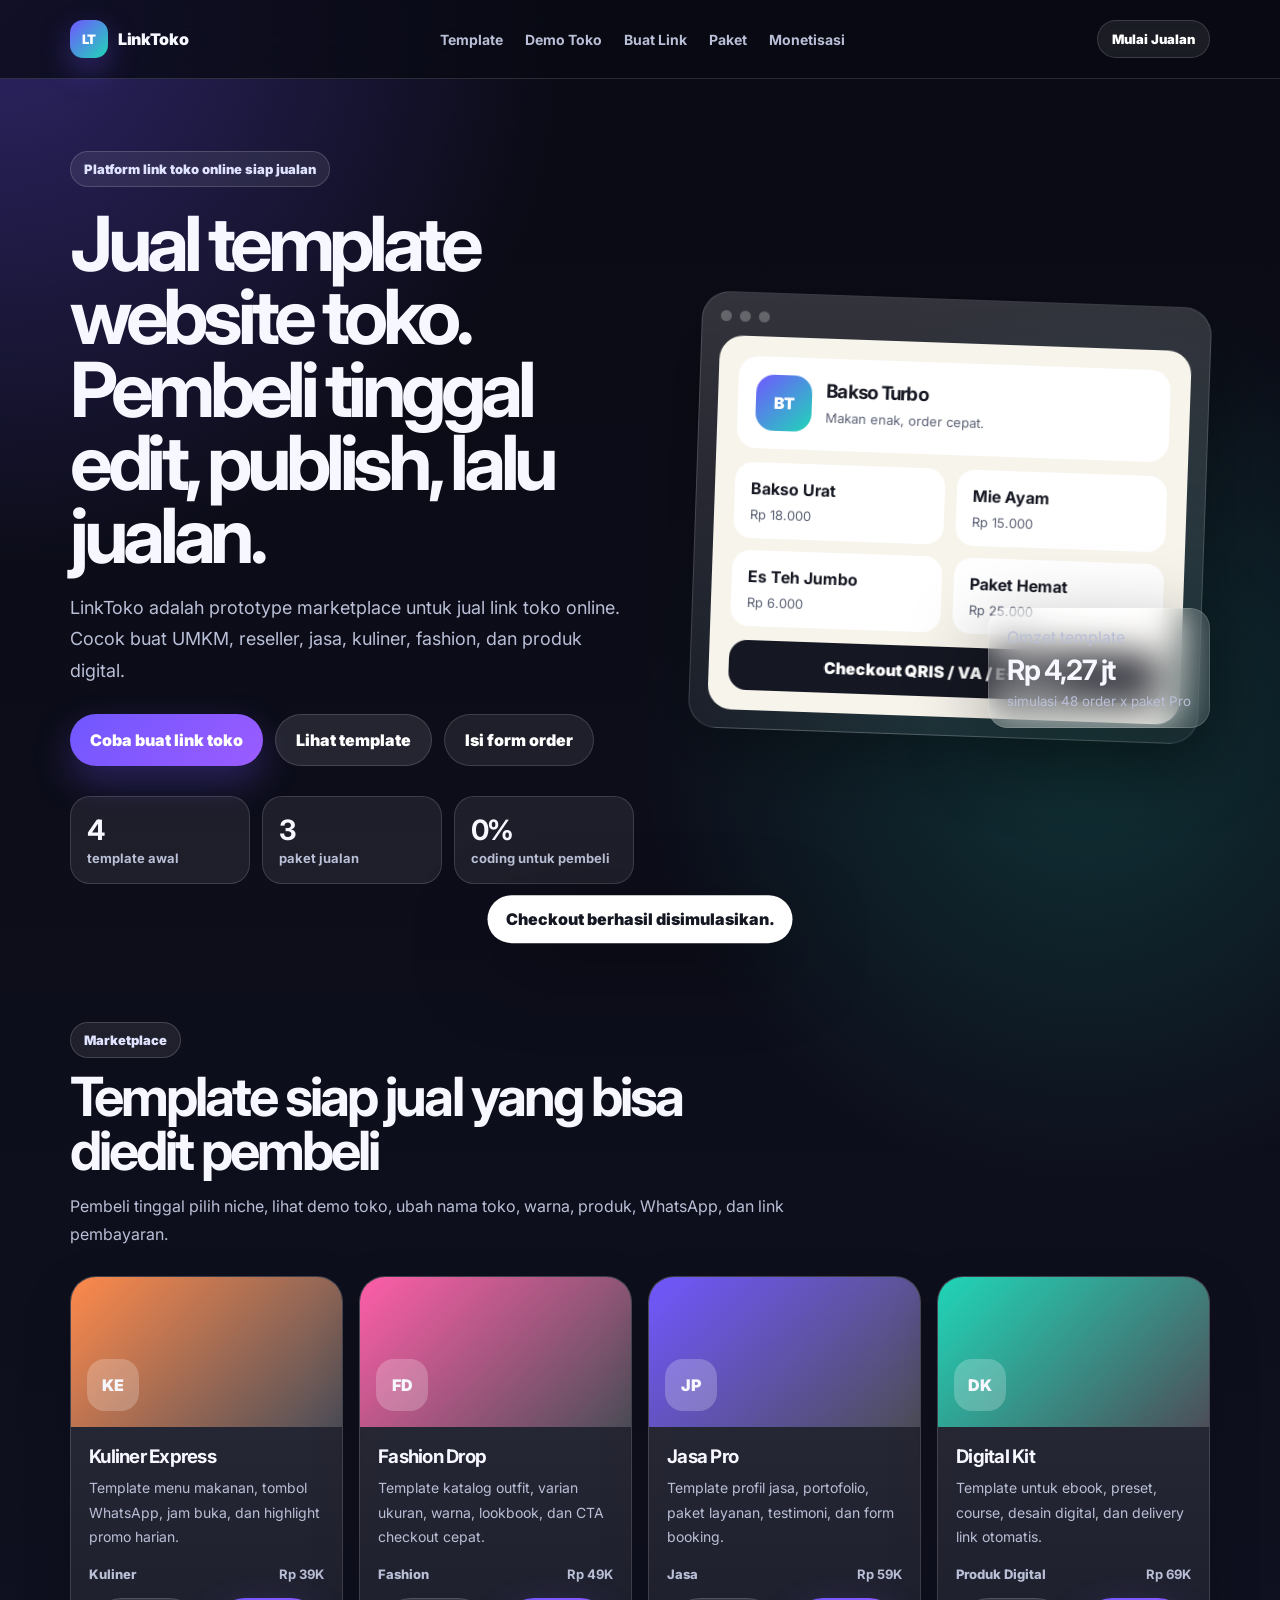
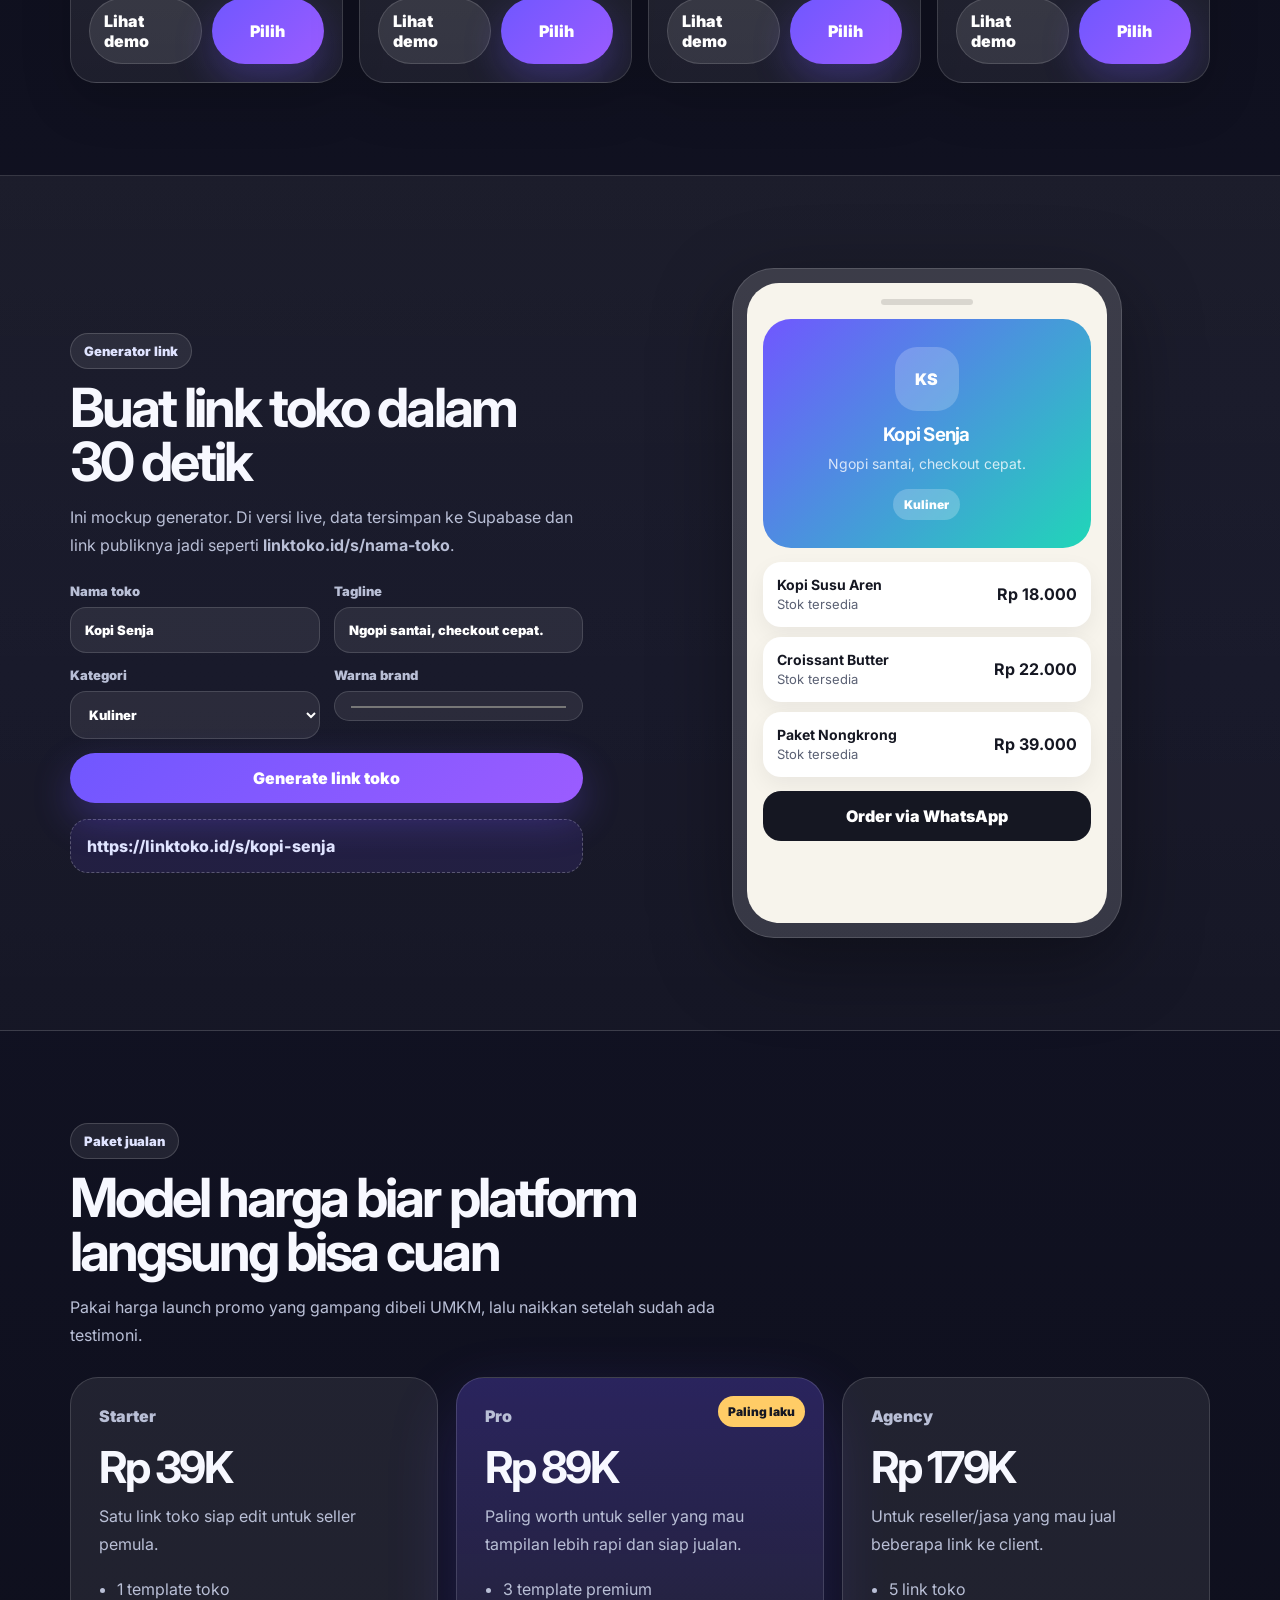
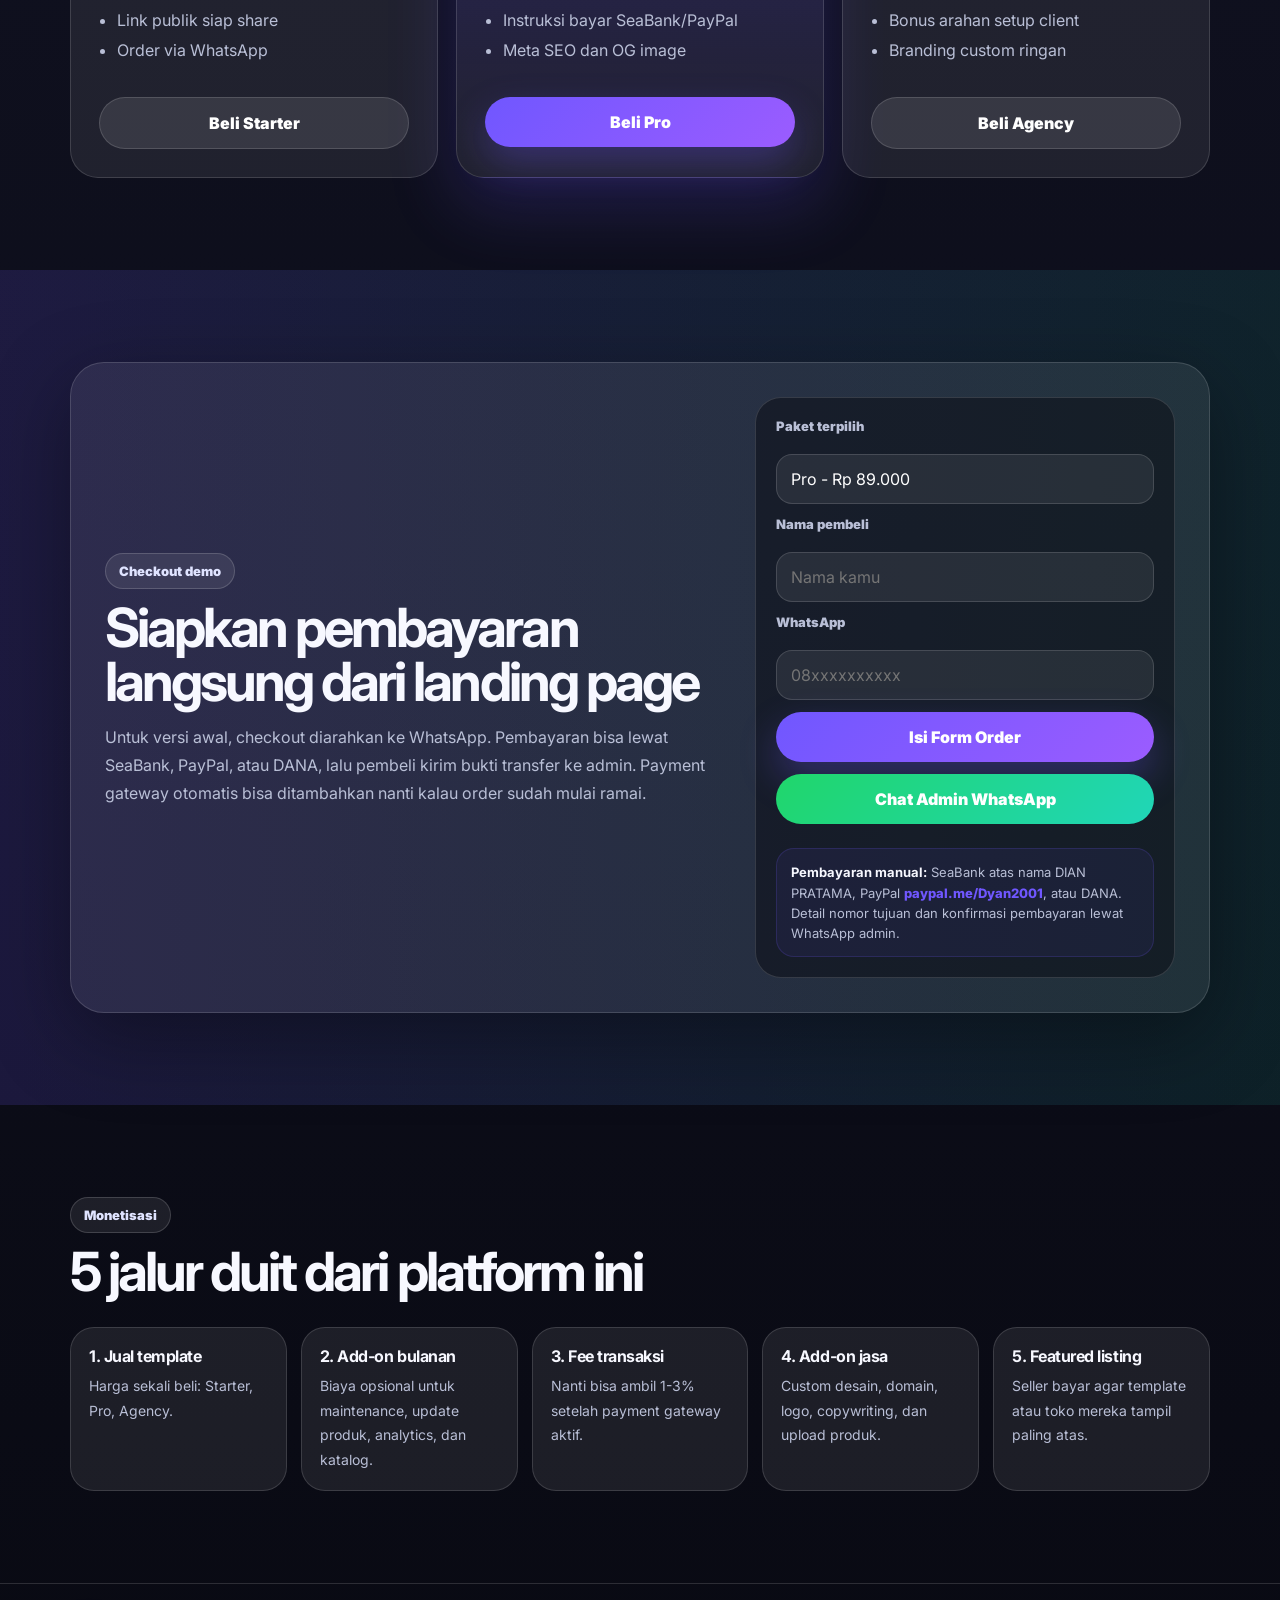
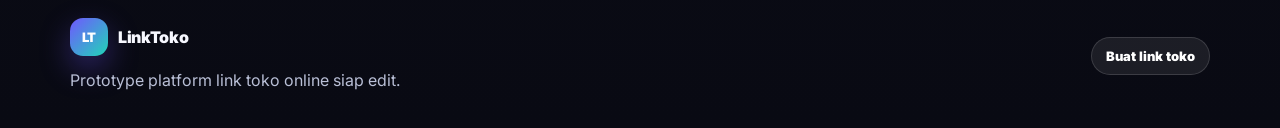
==== index.html @ dc6fde0a "Add files via upload" ====
<!doctype html>
<html lang="id">
<head>
  <meta charset="utf-8" />
  <meta name="viewport" content="width=device-width, initial-scale=1" />
  <title>LinkToko - Platform Link Toko Online Siap Edit</title>
  <meta name="description" content="Jual dan buat link toko online siap pakai. Pilih template, edit brand, terima pesanan via WhatsApp, dan aktifkan pembayaran online." />
  <meta name="keywords" content="link toko online, template toko online, website UMKM, toko online murah, link jualan" />
  <meta property="og:title" content="LinkToko - Link toko online siap jualan" />
  <meta property="og:description" content="Platform template toko online siap edit untuk UMKM dan kreator." />
  <meta property="og:type" content="website" />
  <meta name="theme-color" content="#7057ff" />
  <link rel="preconnect" href="https://fonts.googleapis.com">
  <link rel="preconnect" href="https://fonts.gstatic.com" crossorigin>
  <link href="https://fonts.googleapis.com/css2?family=Inter:wght@400;600;700;800;900&display=swap" rel="stylesheet">
  <link rel="stylesheet" href="styles.css" />
  <script type="application/ld+json">
  {
    "@context": "https://schema.org",
    "@type": "SoftwareApplication",
    "name": "LinkToko",
    "applicationCategory": "BusinessApplication",
    "operatingSystem": "Web",
    "offers": {
      "@type": "Offer",
      "price": "39000",
      "priceCurrency": "IDR"
    },
    "description": "Platform link toko online siap edit untuk UMKM, kreator, dan reseller."
  }
  </script>
</head>
<body>
  <div class="noise"></div>
  <header class="site-header" id="top">
    <nav class="nav container">
      <a class="brand" href="#top" aria-label="LinkToko Home">
        <span class="brand-mark">LT</span>
        <span>LinkToko</span>
      </a>
      <div class="nav-links" id="navLinks">
        <a href="#templates">Template</a>
        <a href="#templates">Demo Toko</a>
        <a href="#generator">Buat Link</a>
        <a href="#pricing">Paket</a>
        <a href="#monetize">Monetisasi</a>
      </div>
      <a class="btn btn-small btn-ghost" href="#checkout">Mulai Jualan</a>
      <button class="menu" id="menuBtn" aria-label="Buka menu">Menu</button>
    </nav>
  </header>

  <main>
    <section class="hero container">
      <div class="hero-copy reveal">
        <div class="pill">Platform link toko online siap jualan</div>
        <h1>Jual template website toko. Pembeli tinggal edit, publish, lalu jualan.</h1>
        <p>
          LinkToko adalah prototype marketplace untuk jual link toko online. Cocok buat UMKM, reseller, jasa, kuliner, fashion, dan produk digital.
        </p>
        <div class="hero-actions">
          <a class="btn btn-primary" href="#generator">Coba buat link toko</a>
          <a class="btn btn-secondary" href="#templates">Lihat template</a>
          <a class="btn btn-ghost" href="https://forms.gle/VqqfZQ54HhXaM4mo6" target="_blank" rel="noreferrer">Isi form order</a>
        </div>
        <div class="metrics">
          <div><strong>4</strong><span>template awal</span></div>
          <div><strong>3</strong><span>paket jualan</span></div>
          <div><strong>0%</strong><span>coding untuk pembeli</span></div>
        </div>
      </div>

      <div class="hero-visual reveal delay-1" aria-label="Preview aplikasi LinkToko">
        <div class="browser-card">
          <div class="browser-dots"><span></span><span></span><span></span></div>
          <div class="store-preview">
            <div class="store-banner">
              <span class="mini-logo">BT</span>
              <div>
                <h3 id="heroStoreName">Bakso Turbo</h3>
                <p id="heroStoreTagline">Makan enak, order cepat.</p>
              </div>
            </div>
            <div class="product-grid-mini">
              <div><b>Bakso Urat</b><span>Rp 18.000</span></div>
              <div><b>Mie Ayam</b><span>Rp 15.000</span></div>
              <div><b>Es Teh Jumbo</b><span>Rp 6.000</span></div>
              <div><b>Paket Hemat</b><span>Rp 25.000</span></div>
            </div>
            <button class="fake-pay">Checkout QRIS / VA / E-Wallet</button>
          </div>
        </div>
        <div class="floating-card revenue-card">
          <span>Omzet template</span>
          <strong>Rp 4,27 jt</strong>
          <small>simulasi 48 order x paket Pro</small>
        </div>
      </div>
    </section>

    <section class="section container" id="templates">
      <div class="section-heading reveal">
        <span class="eyebrow">Marketplace</span>
        <h2>Template siap jual yang bisa diedit pembeli</h2>
        <p>Pembeli tinggal pilih niche, lihat demo toko, ubah nama toko, warna, produk, WhatsApp, dan link pembayaran.</p>
      </div>
      <div class="template-grid" id="templateGrid"></div>
    </section>

    <section class="section builder-section" id="generator">
      <div class="container builder-layout">
        <div class="builder-copy reveal">
          <span class="eyebrow">Generator link</span>
          <h2>Buat link toko dalam 30 detik</h2>
          <p>Ini mockup generator. Di versi live, data tersimpan ke Supabase dan link publiknya jadi seperti <b>linktoko.id/s/nama-toko</b>.</p>
          <form class="builder-form" id="builderForm">
            <label>
              Nama toko
              <input type="text" id="brandInput" value="Kopi Senja" maxlength="32" />
            </label>
            <label>
              Tagline
              <input type="text" id="taglineInput" value="Ngopi santai, checkout cepat." maxlength="60" />
            </label>
            <label>
              Kategori
              <select id="categoryInput">
                <option>Kuliner</option>
                <option>Fashion</option>
                <option>Jasa</option>
                <option>Produk Digital</option>
              </select>
            </label>
            <label>
              Warna brand
              <input type="color" id="colorInput" value="#7057ff" />
            </label>
            <button class="btn btn-primary" type="submit">Generate link toko</button>
          </form>
          <div class="generated-link" id="generatedLink">https://linktoko.id/s/kopi-senja</div>
        </div>
        <div class="phone-frame reveal delay-1">
          <div class="phone-screen" id="phoneScreen">
            <div class="phone-top"></div>
            <div class="store-cover">
              <span class="phone-logo" id="phoneLogo">KS</span>
              <h3 id="phoneBrand">Kopi Senja</h3>
              <p id="phoneTagline">Ngopi santai, checkout cepat.</p>
              <span class="category-badge" id="phoneCategory">Kuliner</span>
            </div>
            <div class="phone-products" id="phoneProducts"></div>
            <button class="phone-cta">Order via WhatsApp</button>
          </div>
        </div>
      </div>
    </section>

    <section class="section container" id="pricing">
      <div class="section-heading reveal">
        <span class="eyebrow">Paket jualan</span>
        <h2>Model harga biar platform langsung bisa cuan</h2>
        <p>Pakai harga launch promo yang gampang dibeli UMKM, lalu naikkan setelah sudah ada testimoni.</p>
      </div>
      <div class="pricing-grid">
        <article class="price-card reveal">
          <span>Starter</span>
          <h3>Rp 39K</h3>
          <p>Satu link toko siap edit untuk seller pemula.</p>
          <ul>
            <li>1 template toko</li>
            <li>Link publik siap share</li>
            <li>Order via WhatsApp</li>
          </ul>
          <button class="btn btn-secondary buy-btn" data-plan="Starter" data-price="39000">Beli Starter</button>
        </article>
        <article class="price-card highlight reveal delay-1">
          <div class="best">Paling laku</div>
          <span>Pro</span>
          <h3>Rp 89K</h3>
          <p>Paling worth untuk seller yang mau tampilan lebih rapi dan siap jualan.</p>
          <ul>
            <li>3 template premium</li>
            <li>Instruksi bayar SeaBank/PayPal</li>
            <li>Meta SEO dan OG image</li>
          </ul>
          <button class="btn btn-primary buy-btn" data-plan="Pro" data-price="89000">Beli Pro</button>
        </article>
        <article class="price-card reveal delay-2">
          <span>Agency</span>
          <h3>Rp 179K</h3>
          <p>Untuk reseller/jasa yang mau jual beberapa link ke client.</p>
          <ul>
            <li>5 link toko</li>
            <li>Bonus arahan setup client</li>
            <li>Branding custom ringan</li>
          </ul>
          <button class="btn btn-secondary buy-btn" data-plan="Agency" data-price="179000">Beli Agency</button>
        </article>
      </div>
    </section>

    <section class="section checkout-section" id="checkout">
      <div class="container checkout-card reveal">
        <div>
          <span class="eyebrow">Checkout demo</span>
          <h2>Siapkan pembayaran langsung dari landing page</h2>
          <p>Untuk versi awal, checkout diarahkan ke WhatsApp. Pembayaran bisa lewat SeaBank, PayPal, atau DANA, lalu pembeli kirim bukti transfer ke admin. Payment gateway otomatis bisa ditambahkan nanti kalau order sudah mulai ramai.</p>
        </div>
        <div class="checkout-box">
          <label>Paket terpilih</label>
          <input id="checkoutPlan" value="Pro - Rp 89.000" readonly />
          <label>Nama pembeli</label>
          <input id="buyerName" placeholder="Nama kamu" />
          <label>WhatsApp</label>
          <input id="buyerPhone" placeholder="08xxxxxxxxxx" />
          <a class="btn btn-primary" id="orderForm" href="https://forms.gle/VqqfZQ54HhXaM4mo6" target="_blank" rel="noreferrer">Isi Form Order</a>
          <a class="btn btn-wa" id="waOrder" target="_blank" rel="noreferrer">Chat Admin WhatsApp</a>
          <div class="payment-note">
            <b>Pembayaran manual:</b> SeaBank atas nama DIAN PRATAMA, PayPal <span>paypal.me/Dyan2001</span>, atau DANA. Detail nomor tujuan dan konfirmasi pembayaran lewat WhatsApp admin.
          </div>
        </div>
      </div>
    </section>

    <section class="section container" id="monetize">
      <div class="section-heading reveal">
        <span class="eyebrow">Monetisasi</span>
        <h2>5 jalur duit dari platform ini</h2>
      </div>
      <div class="money-grid">
        <div class="money-card reveal"><b>1. Jual template</b><p>Harga sekali beli: Starter, Pro, Agency.</p></div>
        <div class="money-card reveal"><b>2. Add-on bulanan</b><p>Biaya opsional untuk maintenance, update produk, analytics, dan katalog.</p></div>
        <div class="money-card reveal"><b>3. Fee transaksi</b><p>Nanti bisa ambil 1-3% setelah payment gateway aktif.</p></div>
        <div class="money-card reveal"><b>4. Add-on jasa</b><p>Custom desain, domain, logo, copywriting, dan upload produk.</p></div>
        <div class="money-card reveal"><b>5. Featured listing</b><p>Seller bayar agar template atau toko mereka tampil paling atas.</p></div>
      </div>
    </section>
  </main>

  <footer class="footer">
    <div class="container footer-inner">
      <div>
        <a class="brand" href="#top"><span class="brand-mark">LT</span><span>LinkToko</span></a>
        <p>Prototype platform link toko online siap edit.</p>
      </div>
      <a class="btn btn-small btn-ghost" href="#generator">Buat link toko</a>
    </div>
  </footer>

  <div class="toast" id="toast">Checkout berhasil disimulasikan.</div>
  <script src="script.js"></script>
</body>
</html>
---- styles.css ----
:root {
  --bg: #090a13;
  --card: rgba(255,255,255,.08);
  --card-strong: rgba(255,255,255,.13);
  --text: #f7f8ff;
  --muted: #b9bfd6;
  --line: rgba(255,255,255,.14);
  --primary: #7057ff;
  --primary-2: #20d6b8;
  --accent: #ffcc66;
  --danger: #ff6874;
  --shadow: 0 24px 80px rgba(0,0,0,.35);
  --radius: 28px;
}
* { box-sizing: border-box; }
html { scroll-behavior: smooth; }
body {
  margin: 0;
  font-family: Inter, system-ui, -apple-system, Segoe UI, sans-serif;
  background:
    radial-gradient(circle at top left, rgba(112,87,255,.35), transparent 36rem),
    radial-gradient(circle at 85% 15%, rgba(32,214,184,.18), transparent 28rem),
    linear-gradient(180deg, #090a13 0%, #121324 46%, #090a13 100%);
  color: var(--text);
  min-height: 100vh;
}
a { color: inherit; text-decoration: none; }
button, input, select { font: inherit; }
.noise {
  pointer-events: none;
  position: fixed;
  inset: 0;
  opacity: .08;
  background-image: linear-gradient(90deg, rgba(255,255,255,.09) 1px, transparent 1px), linear-gradient(rgba(255,255,255,.09) 1px, transparent 1px);
  background-size: 48px 48px;
  mask-image: linear-gradient(#000, transparent 75%);
  z-index: 0;
}
.container { width: min(1140px, calc(100% - 36px)); margin: 0 auto; position: relative; z-index: 1; }
.site-header {
  position: sticky;
  top: 0;
  z-index: 20;
  backdrop-filter: blur(18px);
  background: rgba(9,10,19,.75);
  border-bottom: 1px solid var(--line);
}
.nav { display: flex; align-items: center; justify-content: space-between; height: 78px; gap: 18px; }
.brand { display: inline-flex; align-items: center; gap: 10px; font-weight: 900; letter-spacing: -.02em; }
.brand-mark {
  width: 38px; height: 38px; border-radius: 13px;
  display: grid; place-items: center;
  background: linear-gradient(135deg, var(--primary), var(--primary-2));
  color: white; font-size: 13px; box-shadow: 0 12px 30px rgba(112,87,255,.35);
}
.nav-links { display: flex; gap: 22px; align-items: center; color: var(--muted); font-weight: 700; font-size: 14px; }
.nav-links a:hover { color: var(--text); }
.menu { display: none; background: var(--card); border: 1px solid var(--line); color: white; border-radius: 999px; padding: 10px 14px; }
.btn {
  display: inline-flex; align-items: center; justify-content: center; gap: 8px;
  border: 0; cursor: pointer; color: white; font-weight: 900;
  padding: 15px 20px; border-radius: 999px;
  transition: transform .2s ease, box-shadow .2s ease, background .2s ease;
}
.btn:hover { transform: translateY(-2px); }
.btn-small { padding: 10px 14px; font-size: 13px; }
.btn-primary { background: linear-gradient(135deg, var(--primary), #9b5cff); box-shadow: 0 16px 38px rgba(112,87,255,.3); }
.btn-secondary { background: rgba(255,255,255,.1); border: 1px solid var(--line); }
.btn-ghost { background: rgba(255,255,255,.08); border: 1px solid var(--line); }
.btn-wa { background: linear-gradient(135deg, #20d66b, #20d6b8); }
.hero { display: grid; grid-template-columns: 1.04fr .96fr; gap: 56px; align-items: center; min-height: 760px; padding: 72px 0 46px; }
.pill, .eyebrow {
  display: inline-flex; align-items: center; gap: 8px;
  border: 1px solid rgba(255,255,255,.16);
  background: rgba(255,255,255,.08);
  color: #dfe3ff; font-weight: 900; font-size: 13px;
  padding: 9px 13px; border-radius: 999px;
}
h1, h2, h3, p { margin-top: 0; }
h1 { font-size: clamp(44px, 6vw, 76px); line-height: .96; letter-spacing: -.07em; margin: 20px 0 20px; }
h2 { font-size: clamp(32px, 4.8vw, 54px); line-height: 1; letter-spacing: -.055em; margin: 12px 0 14px; }
p { color: var(--muted); line-height: 1.75; }
.hero-copy > p { font-size: 18px; max-width: 620px; }
.hero-actions { display: flex; flex-wrap: wrap; gap: 12px; margin: 28px 0 30px; }
.metrics { display: grid; grid-template-columns: repeat(3, minmax(0, 1fr)); gap: 12px; max-width: 600px; }
.metrics div { padding: 16px; border: 1px solid var(--line); background: rgba(255,255,255,.07); border-radius: 20px; }
.metrics strong { display: block; font-size: 28px; letter-spacing: -.05em; }
.metrics span { color: var(--muted); font-size: 13px; font-weight: 700; }
.hero-visual { position: relative; min-height: 560px; display: grid; place-items: center; }
.browser-card {
  width: min(100%, 510px); border: 1px solid var(--line); border-radius: var(--radius);
  background: linear-gradient(180deg, rgba(255,255,255,.16), rgba(255,255,255,.06));
  box-shadow: var(--shadow); padding: 18px; transform: rotate(2deg);
}
.browser-dots { display: flex; gap: 8px; margin-bottom: 14px; }
.browser-dots span { width: 11px; height: 11px; border-radius: 50%; background: rgba(255,255,255,.25); }
.store-preview { background: #f7f4ec; color: #151722; border-radius: 24px; padding: 20px; }
.store-preview p, .store-preview span { color: #5b6174; }
.store-banner { display: flex; gap: 14px; align-items: center; padding: 18px; border-radius: 20px; background: white; }
.mini-logo { width: 56px; height: 56px; display: grid; place-items: center; border-radius: 18px; color: white !important; background: linear-gradient(135deg, var(--primary), var(--primary-2)); font-weight: 900; }
.store-banner h3 { margin: 0 0 4px; letter-spacing: -.04em; }
.store-banner p { margin: 0; font-size: 13px; }
.product-grid-mini { display: grid; grid-template-columns: repeat(2, 1fr); gap: 12px; margin: 14px 0; }
.product-grid-mini div { background: white; border-radius: 18px; padding: 16px; }
.product-grid-mini b, .product-grid-mini span { display: block; }
.product-grid-mini span { margin-top: 8px; font-size: 13px; }
.fake-pay { width: 100%; border: 0; border-radius: 18px; padding: 15px; color: white; background: #151722; font-weight: 900; }
.floating-card { position: absolute; right: 0; bottom: 70px; padding: 18px; border-radius: 20px; background: rgba(255,255,255,.12); border: 1px solid var(--line); backdrop-filter: blur(18px); box-shadow: var(--shadow); }
.floating-card span, .floating-card small { display: block; color: var(--muted); }
.floating-card strong { display: block; font-size: 28px; letter-spacing: -.05em; margin: 6px 0; }
.section { padding: 92px 0; }
.section-heading { max-width: 720px; margin-bottom: 28px; }
.template-grid { display: grid; grid-template-columns: repeat(4, 1fr); gap: 16px; }
.template-card {
  overflow: hidden; border: 1px solid var(--line); border-radius: 26px;
  background: linear-gradient(180deg, rgba(255,255,255,.12), rgba(255,255,255,.06));
  box-shadow: 0 18px 50px rgba(0,0,0,.18);
}
.template-art { height: 150px; padding: 16px; display: flex; align-items: end; background: linear-gradient(135deg, var(--theme), rgba(255,255,255,.18)); }
.template-art span { width: 52px; height: 52px; border-radius: 18px; display: grid; place-items: center; background: rgba(255,255,255,.22); font-weight: 900; }
.template-body { padding: 18px; }
.template-body h3 { margin-bottom: 8px; letter-spacing: -.04em; }
.template-body p { font-size: 14px; min-height: 74px; }
.template-meta { display: flex; justify-content: space-between; align-items: center; color: var(--muted); font-size: 13px; font-weight: 800; margin: 16px 0; }
.builder-section { background: linear-gradient(180deg, rgba(255,255,255,.05), rgba(255,255,255,.02)); border-top: 1px solid var(--line); border-bottom: 1px solid var(--line); }
.builder-layout { display: grid; grid-template-columns: .95fr 1.05fr; align-items: center; gap: 60px; }
.builder-form { display: grid; grid-template-columns: repeat(2, minmax(0,1fr)); gap: 14px; margin-top: 24px; }
.builder-form label, .checkout-box label { color: var(--muted); font-weight: 900; font-size: 13px; }
.builder-form input, .builder-form select, .checkout-box input {
  width: 100%; margin-top: 8px; border: 1px solid var(--line); background: rgba(255,255,255,.08); color: white;
  border-radius: 16px; padding: 14px 14px; outline: none;
}
.builder-form select option { color: #151722; }
.builder-form .btn { grid-column: 1 / -1; }
.generated-link { margin-top: 16px; padding: 16px; border-radius: 18px; border: 1px dashed rgba(255,255,255,.25); color: #dfe3ff; background: rgba(112,87,255,.12); word-break: break-all; font-weight: 800; }
.phone-frame { width: min(100%, 390px); margin: auto; padding: 14px; border-radius: 42px; background: rgba(255,255,255,.14); border: 1px solid var(--line); box-shadow: var(--shadow); }
.phone-screen { overflow: hidden; min-height: 640px; border-radius: 32px; background: #f7f4ec; color: #151722; padding: 16px; }
.phone-top { width: 92px; height: 6px; border-radius: 999px; margin: 0 auto 14px; background: rgba(0,0,0,.12); }
.store-cover { text-align: center; border-radius: 28px; background: linear-gradient(135deg, var(--primary), #20d6b8); color: white; padding: 28px 18px; }
.phone-logo { display: grid; place-items: center; width: 64px; height: 64px; margin: 0 auto 12px; background: rgba(255,255,255,.2); border-radius: 22px; font-weight: 900; }
.store-cover h3 { margin-bottom: 6px; letter-spacing: -.04em; }
.store-cover p { color: rgba(255,255,255,.78); margin-bottom: 12px; font-size: 14px; }
.category-badge { display: inline-flex; padding: 8px 11px; border-radius: 999px; background: rgba(255,255,255,.22); font-size: 12px; font-weight: 900; }
.phone-products { display: grid; gap: 10px; margin: 14px 0; }
.phone-product { display: flex; align-items: center; justify-content: space-between; padding: 14px; border-radius: 18px; background: white; box-shadow: 0 8px 22px rgba(21,23,34,.06); }
.phone-product b { display: block; font-size: 14px; }
.phone-product span { color: #5b6174; font-size: 13px; }
.phone-cta { width: 100%; border: 0; border-radius: 18px; padding: 15px; background: #151722; color: white; font-weight: 900; }
.pricing-grid { display: grid; grid-template-columns: repeat(3, 1fr); gap: 18px; align-items: stretch; }
.price-card { position: relative; padding: 28px; border: 1px solid var(--line); border-radius: 28px; background: rgba(255,255,255,.08); }
.price-card.highlight { background: linear-gradient(180deg, rgba(112,87,255,.28), rgba(255,255,255,.08)); box-shadow: 0 28px 70px rgba(112,87,255,.2); transform: translateY(-12px); }
.best { position: absolute; top: 18px; right: 18px; padding: 8px 10px; border-radius: 999px; background: var(--accent); color: #151722; font-weight: 900; font-size: 12px; }
.price-card span { color: var(--muted); font-weight: 900; }
.price-card h3 { font-size: 44px; margin: 14px 0 8px; letter-spacing: -.06em; }
ul { padding-left: 18px; color: var(--muted); line-height: 1.9; }
.price-card .btn { width: 100%; margin-top: 16px; }
.checkout-section { background: linear-gradient(90deg, rgba(112,87,255,.16), rgba(32,214,184,.1)); }
.checkout-card { display: grid; grid-template-columns: 1fr 420px; gap: 38px; align-items: center; border: 1px solid var(--line); border-radius: 34px; padding: 34px; background: rgba(255,255,255,.08); box-shadow: var(--shadow); }
.checkout-box { display: grid; gap: 12px; background: rgba(9,10,19,.5); border: 1px solid var(--line); padding: 20px; border-radius: 26px; }
.money-grid { display: grid; grid-template-columns: repeat(5, 1fr); gap: 14px; }
.money-card { border: 1px solid var(--line); border-radius: 24px; padding: 18px; background: rgba(255,255,255,.08); }
.money-card b { display: block; margin-bottom: 8px; letter-spacing: -.03em; }
.money-card p { margin: 0; font-size: 14px; }
.footer { border-top: 1px solid var(--line); padding: 34px 0; }
.footer-inner { display: flex; justify-content: space-between; align-items: center; gap: 20px; }
.footer p { margin: 10px 0 0; }
.toast { position: fixed; left: 50%; bottom: 24px; transform: translate(-50%, 140%); background: white; color: #151722; padding: 14px 18px; border-radius: 999px; box-shadow: var(--shadow); z-index: 50; font-weight: 900; transition: transform .25s ease; }
.toast.show { transform: translate(-50%, 0); }
.reveal { opacity: 0; transform: translateY(24px); transition: opacity .65s ease, transform .65s ease; }
.reveal.show { opacity: 1; transform: translateY(0); }
.delay-1 { transition-delay: .1s; }
.delay-2 { transition-delay: .2s; }
@media (max-width: 980px) {
  .hero, .builder-layout, .checkout-card { grid-template-columns: 1fr; }
  .hero { min-height: auto; }
  .template-grid, .money-grid { grid-template-columns: repeat(2, 1fr); }
  .pricing-grid { grid-template-columns: 1fr; }
  .price-card.highlight { transform: none; }
  .checkout-card { padding: 22px; }
}
@media (max-width: 720px) {
  .nav-links { display: none; position: absolute; top: 72px; left: 18px; right: 18px; padding: 16px; border-radius: 20px; background: rgba(9,10,19,.94); border: 1px solid var(--line); flex-direction: column; align-items: flex-start; }
  .nav-links.open { display: flex; }
  .menu { display: inline-flex; }
  .nav .btn-small { display: none; }
  .hero { padding-top: 46px; gap: 26px; }
  h1 { font-size: 44px; }
  .metrics, .builder-form, .template-grid, .money-grid { grid-template-columns: 1fr; }
  .floating-card { position: static; margin-top: -32px; justify-self: center; }
  .browser-card { transform: none; }
  .product-grid-mini { grid-template-columns: 1fr; }
  .checkout-card { grid-template-columns: 1fr; }
}


.payment-note {
  margin-top: 12px;
  padding: 13px 14px;
  border-radius: 18px;
  background: rgba(112,87,255,.08);
  border: 1px solid rgba(112,87,255,.18);
  color: var(--muted);
  font-size: 13px;
  line-height: 1.55;
}

.payment-note b {
  color: var(--text);
}

.payment-note span {
  color: var(--primary);
  font-weight: 800;
}


.template-actions {
  display: grid;
  grid-template-columns: 1fr 1fr;
  gap: 10px;
  margin-top: 14px;
}

.template-actions .btn {
  width: 100%;
  padding: 12px 14px;
}
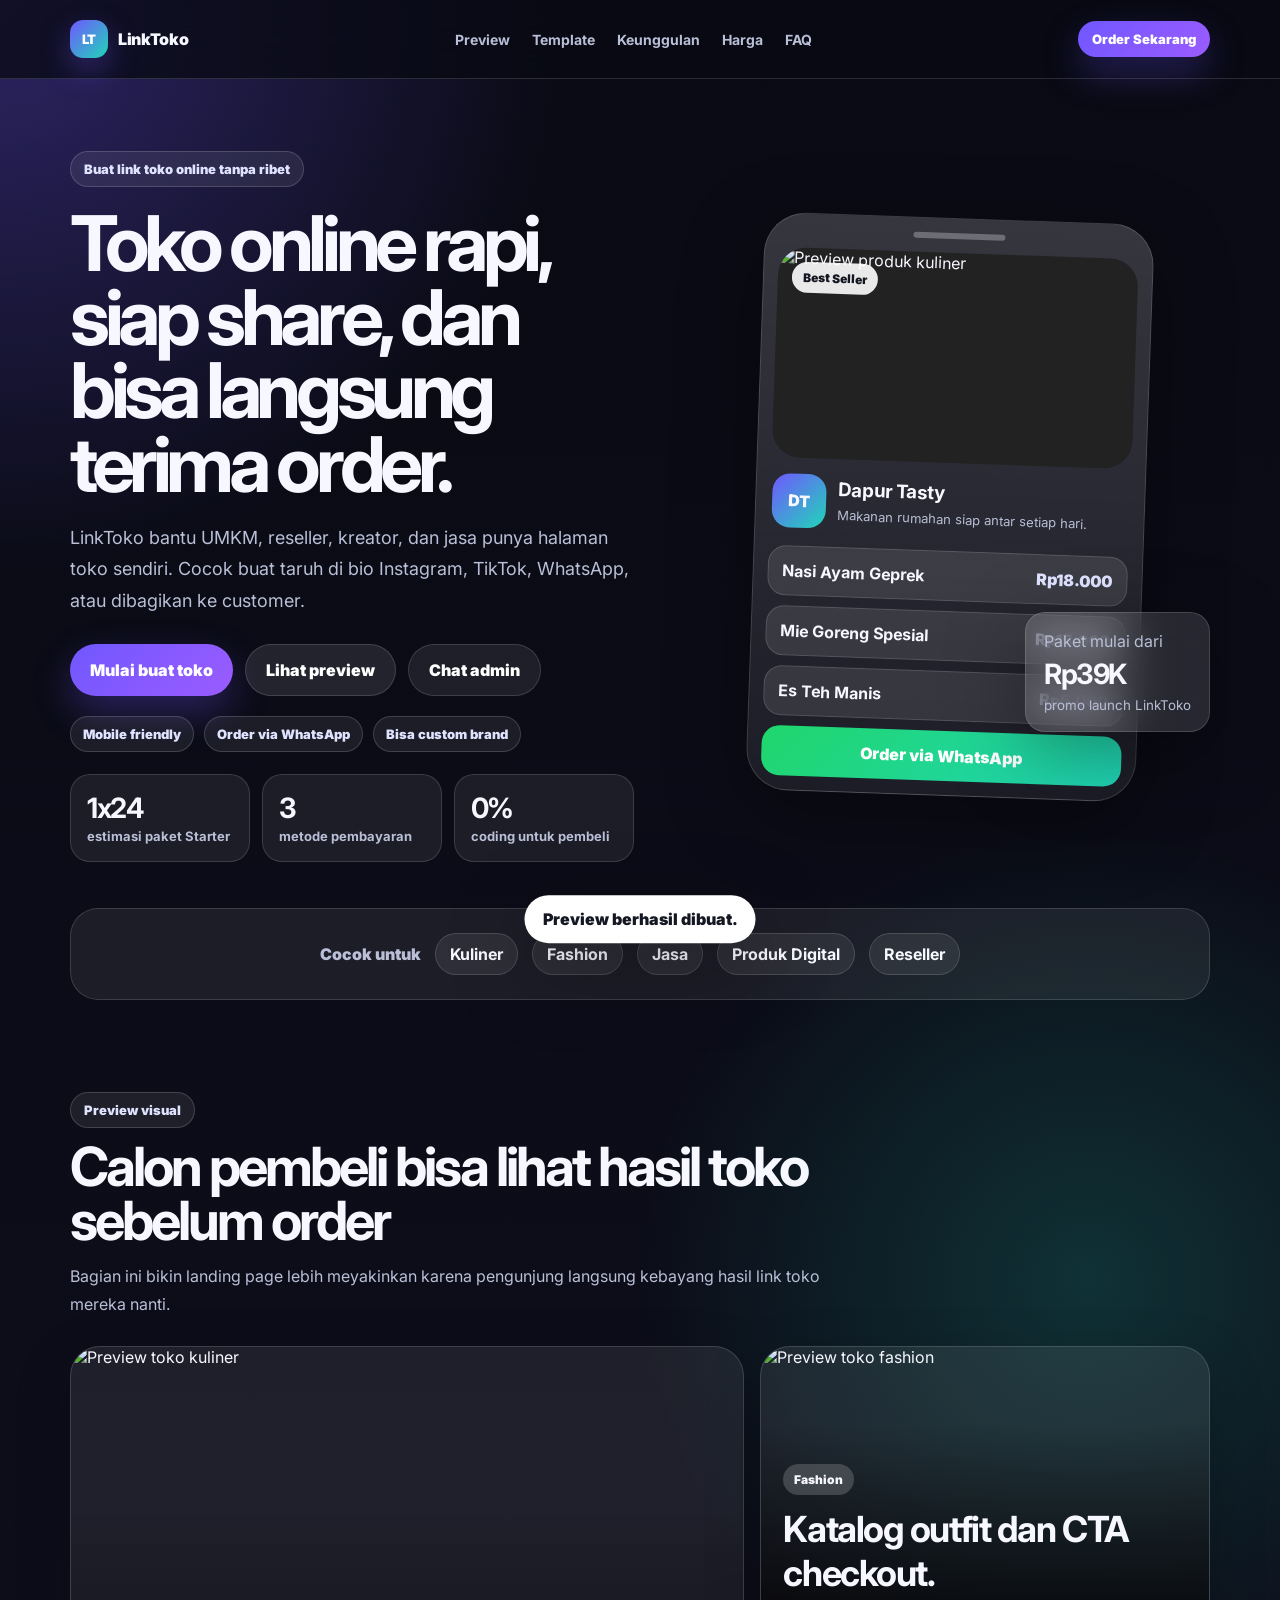
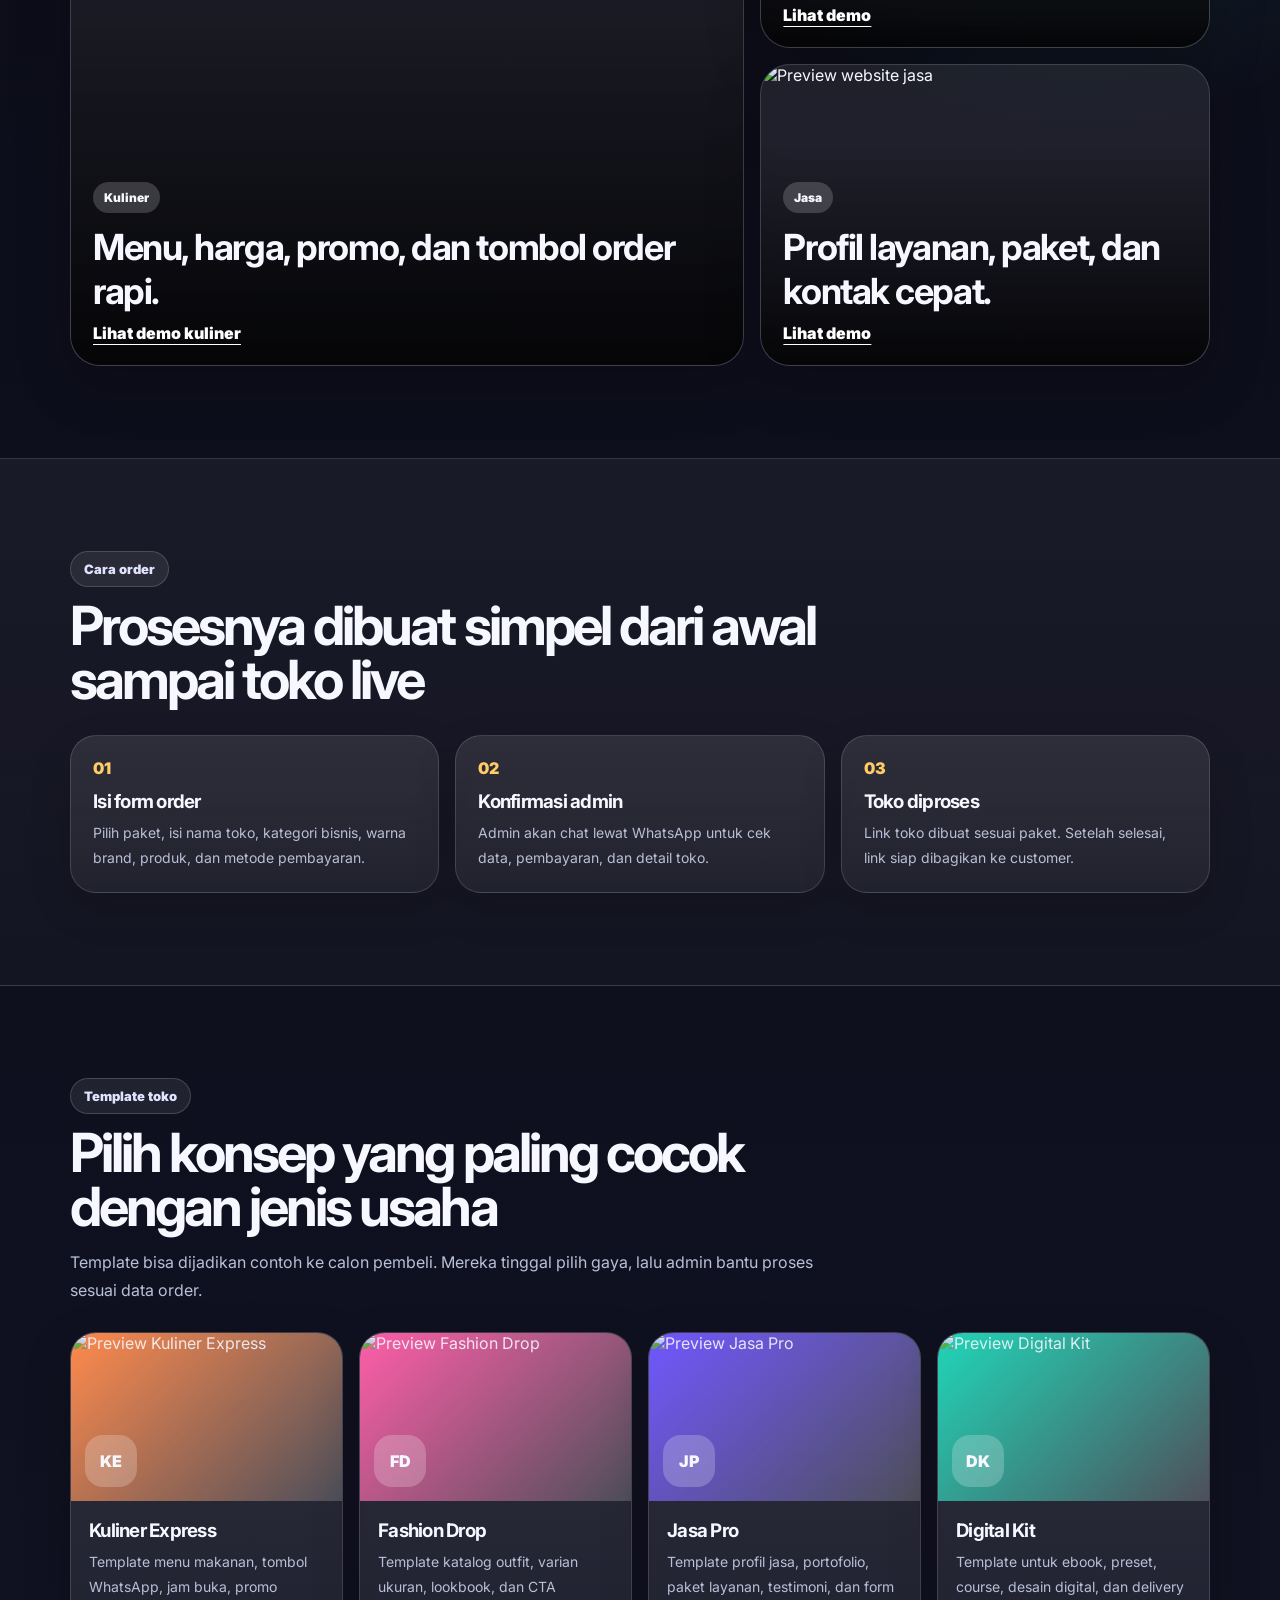
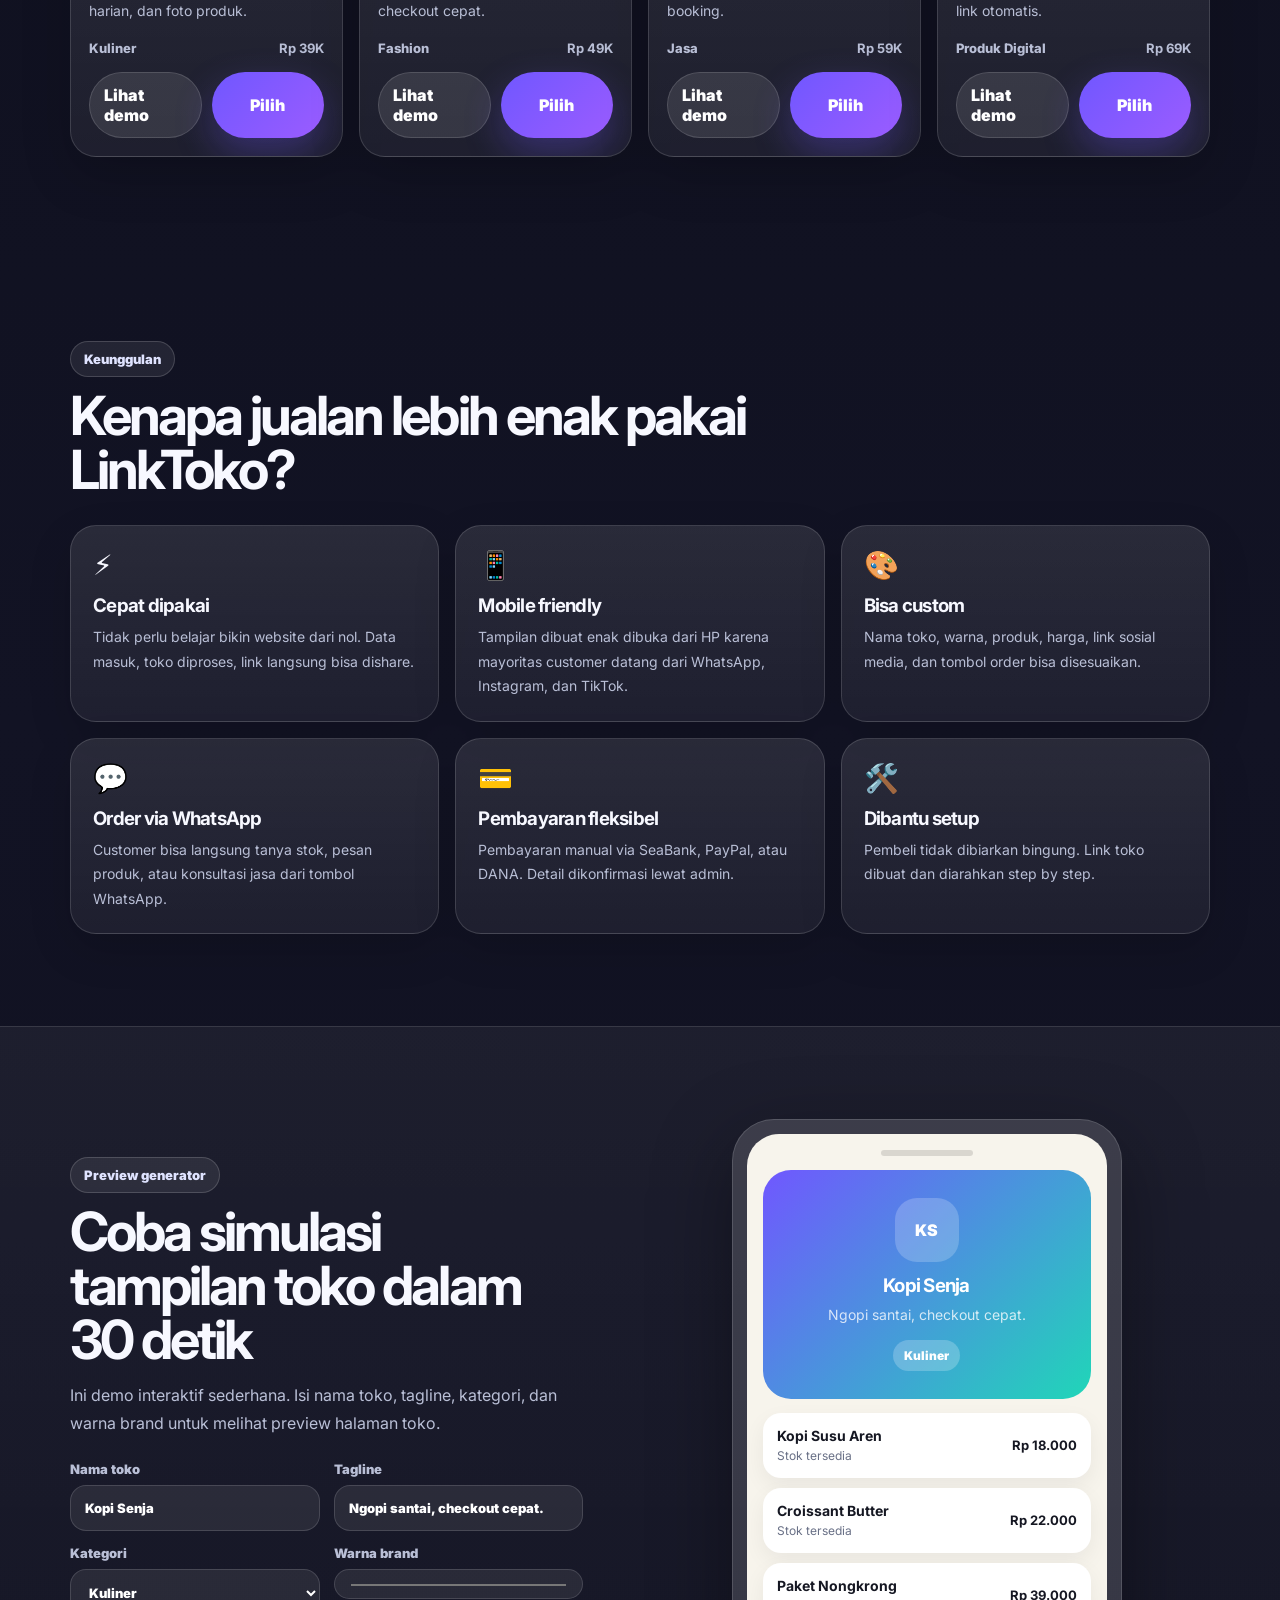
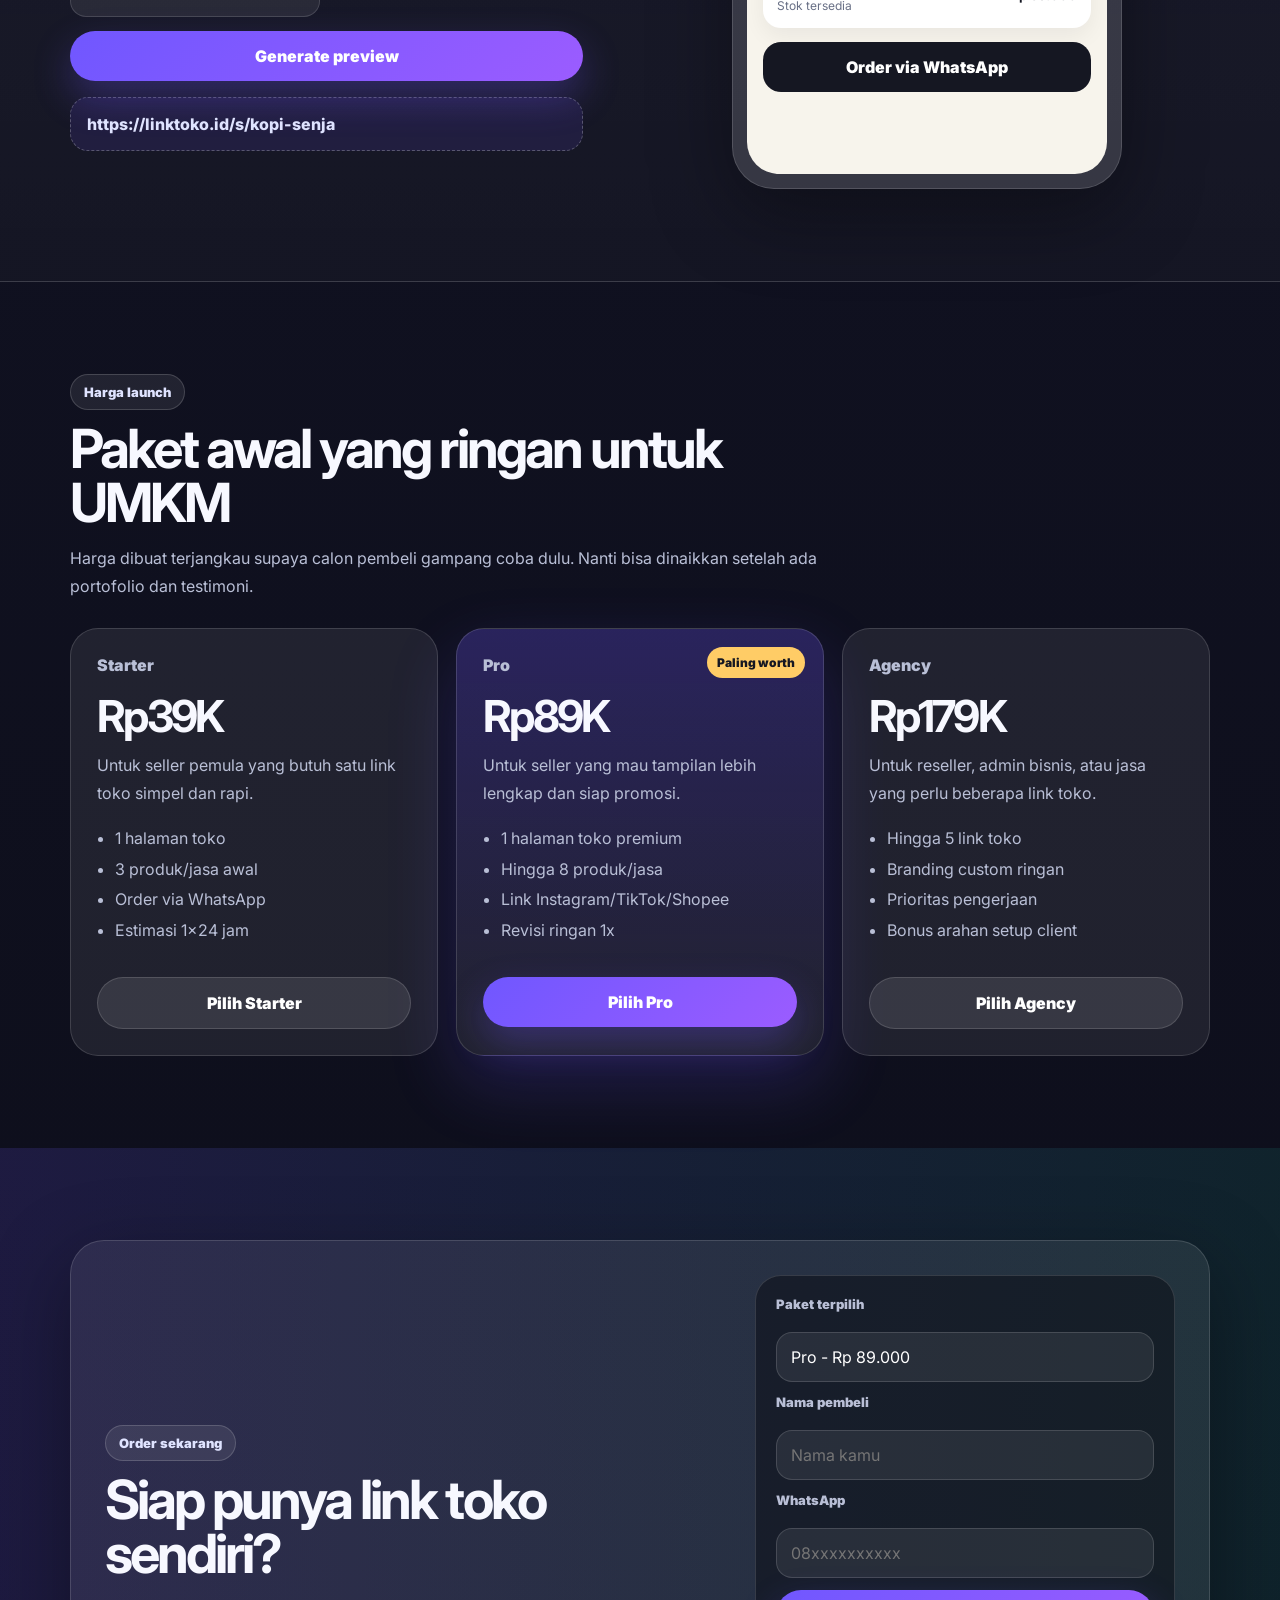
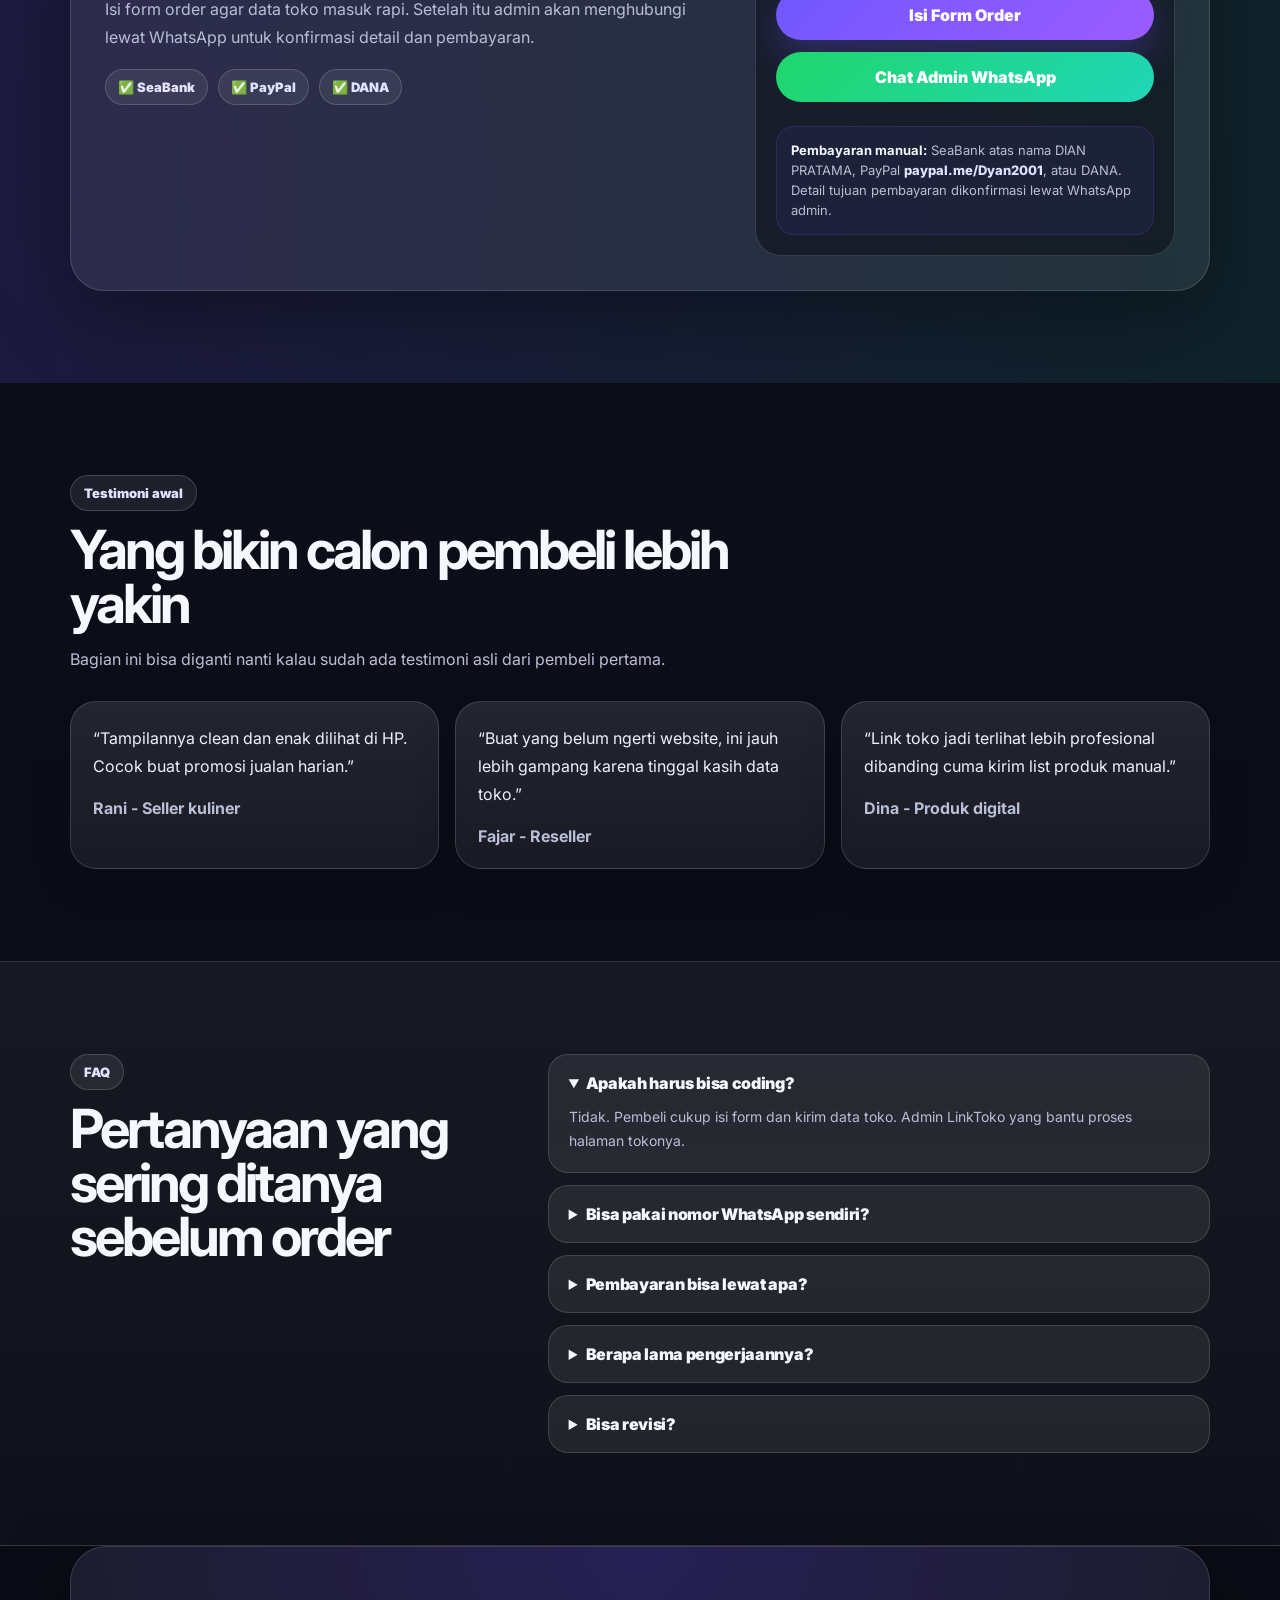
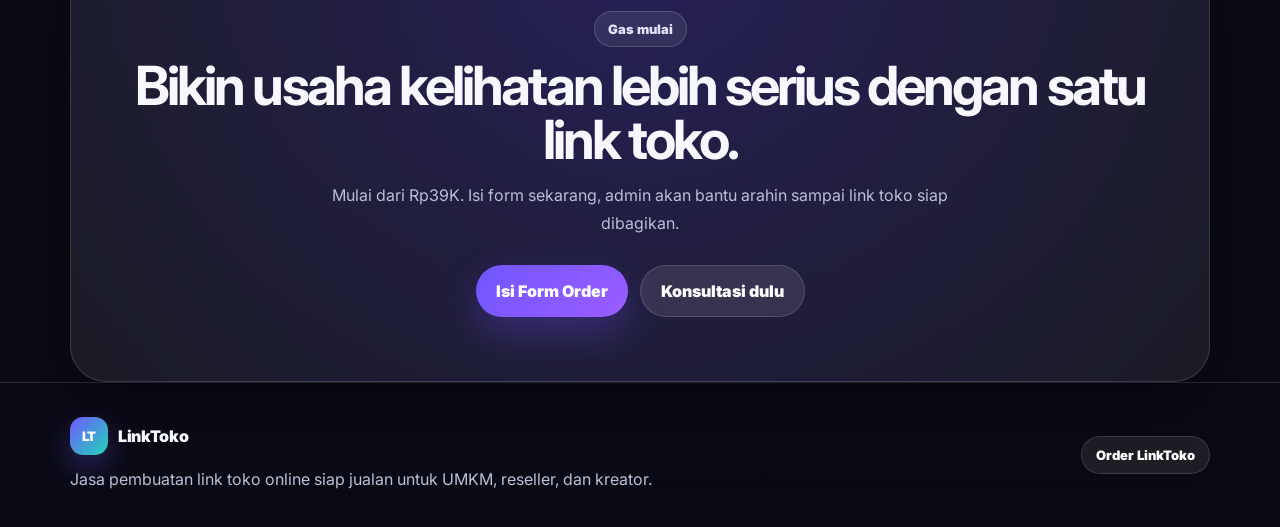
==== commit 17b20ffa: "Add files via upload" ====
--- a/index.html
+++ b/index.html
@@ -3,11 +3,11 @@
 <head>
   <meta charset="utf-8" />
   <meta name="viewport" content="width=device-width, initial-scale=1" />
-  <title>LinkToko - Platform Link Toko Online Siap Edit</title>
-  <meta name="description" content="Jual dan buat link toko online siap pakai. Pilih template, edit brand, terima pesanan via WhatsApp, dan aktifkan pembayaran online." />
-  <meta name="keywords" content="link toko online, template toko online, website UMKM, toko online murah, link jualan" />
+  <title>LinkToko - Link Toko Online Siap Jualan</title>
+  <meta name="description" content="Buat link toko online siap pakai untuk UMKM, reseller, jasa, kuliner, fashion, dan produk digital. Pilih template, isi form, bayar manual, toko langsung diproses." />
+  <meta name="keywords" content="link toko online, template toko online, website UMKM, toko online murah, link jualan, jasa buat link toko" />
   <meta property="og:title" content="LinkToko - Link toko online siap jualan" />
-  <meta property="og:description" content="Platform template toko online siap edit untuk UMKM dan kreator." />
+  <meta property="og:description" content="Buat link toko online yang rapi, mobile friendly, dan siap menerima order via WhatsApp." />
   <meta property="og:type" content="website" />
   <meta name="theme-color" content="#7057ff" />
   <link rel="preconnect" href="https://fonts.googleapis.com">
@@ -17,16 +17,16 @@
   <script type="application/ld+json">
   {
     "@context": "https://schema.org",
-    "@type": "SoftwareApplication",
+    "@type": "Service",
     "name": "LinkToko",
-    "applicationCategory": "BusinessApplication",
-    "operatingSystem": "Web",
+    "serviceType": "Jasa pembuatan link toko online",
+    "areaServed": "Indonesia",
     "offers": {
       "@type": "Offer",
       "price": "39000",
       "priceCurrency": "IDR"
     },
-    "description": "Platform link toko online siap edit untuk UMKM, kreator, dan reseller."
+    "description": "Jasa pembuatan link toko online siap jualan untuk UMKM, reseller, kreator, dan pelaku usaha online."
   }
   </script>
 </head>
@@ -39,13 +39,13 @@
         <span>LinkToko</span>
       </a>
       <div class="nav-links" id="navLinks">
+        <a href="#demo-preview">Preview</a>
         <a href="#templates">Template</a>
-        <a href="#templates">Demo Toko</a>
-        <a href="#generator">Buat Link</a>
-        <a href="#pricing">Paket</a>
-        <a href="#monetize">Monetisasi</a>
-      </div>
-      <a class="btn btn-small btn-ghost" href="#checkout">Mulai Jualan</a>
+        <a href="#benefits">Keunggulan</a>
+        <a href="#pricing">Harga</a>
+        <a href="#faq">FAQ</a>
+      </div>
+      <a class="btn btn-small btn-primary" href="https://forms.gle/VqqfZQ54HhXaM4mo6" target="_blank" rel="noreferrer">Order Sekarang</a>
       <button class="menu" id="menuBtn" aria-label="Buka menu">Menu</button>
     </nav>
   </header>
@@ -53,66 +53,144 @@
   <main>
     <section class="hero container">
       <div class="hero-copy reveal">
-        <div class="pill">Platform link toko online siap jualan</div>
-        <h1>Jual template website toko. Pembeli tinggal edit, publish, lalu jualan.</h1>
+        <div class="pill">Buat link toko online tanpa ribet</div>
+        <h1>Toko online rapi, siap share, dan bisa langsung terima order.</h1>
         <p>
-          LinkToko adalah prototype marketplace untuk jual link toko online. Cocok buat UMKM, reseller, jasa, kuliner, fashion, dan produk digital.
+          LinkToko bantu UMKM, reseller, kreator, dan jasa punya halaman toko sendiri. Cocok buat taruh di bio Instagram, TikTok, WhatsApp, atau dibagikan ke customer.
         </p>
         <div class="hero-actions">
-          <a class="btn btn-primary" href="#generator">Coba buat link toko</a>
-          <a class="btn btn-secondary" href="#templates">Lihat template</a>
-          <a class="btn btn-ghost" href="https://forms.gle/VqqfZQ54HhXaM4mo6" target="_blank" rel="noreferrer">Isi form order</a>
+          <a class="btn btn-primary" href="https://forms.gle/VqqfZQ54HhXaM4mo6" target="_blank" rel="noreferrer">Mulai buat toko</a>
+          <a class="btn btn-secondary" href="#demo-preview">Lihat preview</a>
+          <a class="btn btn-ghost" href="https://wa.me/6287838815588?text=Halo%20LinkToko%2C%20saya%20mau%20tanya%20tentang%20pembuatan%20link%20toko." target="_blank" rel="noreferrer">Chat admin</a>
+        </div>
+        <div class="trust-row">
+          <span>Mobile friendly</span>
+          <span>Order via WhatsApp</span>
+          <span>Bisa custom brand</span>
         </div>
         <div class="metrics">
-          <div><strong>4</strong><span>template awal</span></div>
-          <div><strong>3</strong><span>paket jualan</span></div>
+          <div><strong>1x24</strong><span>estimasi paket Starter</span></div>
+          <div><strong>3</strong><span>metode pembayaran</span></div>
           <div><strong>0%</strong><span>coding untuk pembeli</span></div>
         </div>
       </div>
 
-      <div class="hero-visual reveal delay-1" aria-label="Preview aplikasi LinkToko">
-        <div class="browser-card">
-          <div class="browser-dots"><span></span><span></span><span></span></div>
-          <div class="store-preview">
-            <div class="store-banner">
-              <span class="mini-logo">BT</span>
-              <div>
-                <h3 id="heroStoreName">Bakso Turbo</h3>
-                <p id="heroStoreTagline">Makan enak, order cepat.</p>
-              </div>
+      <div class="hero-visual reveal delay-1" aria-label="Preview toko LinkToko">
+        <div class="phone-mockup">
+          <div class="phone-notch"></div>
+          <div class="mock-hero-img">
+            <img src="https://images.unsplash.com/photo-1504674900247-0877df9cc836?auto=format&fit=crop&w=900&q=80" alt="Preview produk kuliner" />
+            <div class="mock-badge">Best Seller</div>
+          </div>
+          <div class="mock-store-info">
+            <span class="mock-logo">DT</span>
+            <div>
+              <h3>Dapur Tasty</h3>
+              <p>Makanan rumahan siap antar setiap hari.</p>
             </div>
-            <div class="product-grid-mini">
-              <div><b>Bakso Urat</b><span>Rp 18.000</span></div>
-              <div><b>Mie Ayam</b><span>Rp 15.000</span></div>
-              <div><b>Es Teh Jumbo</b><span>Rp 6.000</span></div>
-              <div><b>Paket Hemat</b><span>Rp 25.000</span></div>
-            </div>
-            <button class="fake-pay">Checkout QRIS / VA / E-Wallet</button>
-          </div>
+          </div>
+          <div class="mock-products">
+            <div><b>Nasi Ayam Geprek</b><span>Rp18.000</span></div>
+            <div><b>Mie Goreng Spesial</b><span>Rp15.000</span></div>
+            <div><b>Es Teh Manis</b><span>Rp5.000</span></div>
+          </div>
+          <button class="fake-pay">Order via WhatsApp</button>
         </div>
         <div class="floating-card revenue-card">
-          <span>Omzet template</span>
-          <strong>Rp 4,27 jt</strong>
-          <small>simulasi 48 order x paket Pro</small>
+          <span>Paket mulai dari</span>
+          <strong>Rp39K</strong>
+          <small>promo launch LinkToko</small>
+        </div>
+      </div>
+    </section>
+
+    <section class="section container logo-strip reveal" aria-label="Cocok untuk berbagai usaha">
+      <span>Cocok untuk</span>
+      <b>Kuliner</b>
+      <b>Fashion</b>
+      <b>Jasa</b>
+      <b>Produk Digital</b>
+      <b>Reseller</b>
+    </section>
+
+    <section class="section container" id="demo-preview">
+      <div class="section-heading reveal">
+        <span class="eyebrow">Preview visual</span>
+        <h2>Calon pembeli bisa lihat hasil toko sebelum order</h2>
+        <p>Bagian ini bikin landing page lebih meyakinkan karena pengunjung langsung kebayang hasil link toko mereka nanti.</p>
+      </div>
+      <div class="showcase-grid">
+        <article class="showcase-card big reveal">
+          <img src="https://images.unsplash.com/photo-1504674900247-0877df9cc836?auto=format&fit=crop&w=1000&q=80" alt="Preview toko kuliner" />
+          <div class="showcase-content">
+            <span>Kuliner</span>
+            <h3>Menu, harga, promo, dan tombol order rapi.</h3>
+            <a href="demos/kuliner-express.html" target="_blank" rel="noreferrer">Lihat demo kuliner</a>
+          </div>
+        </article>
+        <article class="showcase-card reveal delay-1">
+          <img src="https://images.unsplash.com/photo-1483985988355-763728e1935b?auto=format&fit=crop&w=900&q=80" alt="Preview toko fashion" />
+          <div class="showcase-content">
+            <span>Fashion</span>
+            <h3>Katalog outfit dan CTA checkout.</h3>
+            <a href="demos/fashion-drop.html" target="_blank" rel="noreferrer">Lihat demo</a>
+          </div>
+        </article>
+        <article class="showcase-card reveal delay-2">
+          <img src="https://images.unsplash.com/photo-1498050108023-c5249f4df085?auto=format&fit=crop&w=900&q=80" alt="Preview website jasa" />
+          <div class="showcase-content">
+            <span>Jasa</span>
+            <h3>Profil layanan, paket, dan kontak cepat.</h3>
+            <a href="demos/jasa-pro.html" target="_blank" rel="noreferrer">Lihat demo</a>
+          </div>
+        </article>
+      </div>
+    </section>
+
+    <section class="section builder-section" id="how-it-works">
+      <div class="container">
+        <div class="section-heading reveal">
+          <span class="eyebrow">Cara order</span>
+          <h2>Prosesnya dibuat simpel dari awal sampai toko live</h2>
+        </div>
+        <div class="steps-grid">
+          <div class="step-card reveal"><span>01</span><h3>Isi form order</h3><p>Pilih paket, isi nama toko, kategori bisnis, warna brand, produk, dan metode pembayaran.</p></div>
+          <div class="step-card reveal delay-1"><span>02</span><h3>Konfirmasi admin</h3><p>Admin akan chat lewat WhatsApp untuk cek data, pembayaran, dan detail toko.</p></div>
+          <div class="step-card reveal delay-2"><span>03</span><h3>Toko diproses</h3><p>Link toko dibuat sesuai paket. Setelah selesai, link siap dibagikan ke customer.</p></div>
         </div>
       </div>
     </section>
 
     <section class="section container" id="templates">
       <div class="section-heading reveal">
-        <span class="eyebrow">Marketplace</span>
-        <h2>Template siap jual yang bisa diedit pembeli</h2>
-        <p>Pembeli tinggal pilih niche, lihat demo toko, ubah nama toko, warna, produk, WhatsApp, dan link pembayaran.</p>
+        <span class="eyebrow">Template toko</span>
+        <h2>Pilih konsep yang paling cocok dengan jenis usaha</h2>
+        <p>Template bisa dijadikan contoh ke calon pembeli. Mereka tinggal pilih gaya, lalu admin bantu proses sesuai data order.</p>
       </div>
       <div class="template-grid" id="templateGrid"></div>
+    </section>
+
+    <section class="section container" id="benefits">
+      <div class="section-heading reveal">
+        <span class="eyebrow">Keunggulan</span>
+        <h2>Kenapa jualan lebih enak pakai LinkToko?</h2>
+      </div>
+      <div class="benefit-grid">
+        <article class="benefit-card reveal"><span>⚡</span><h3>Cepat dipakai</h3><p>Tidak perlu belajar bikin website dari nol. Data masuk, toko diproses, link langsung bisa dishare.</p></article>
+        <article class="benefit-card reveal"><span>📱</span><h3>Mobile friendly</h3><p>Tampilan dibuat enak dibuka dari HP karena mayoritas customer datang dari WhatsApp, Instagram, dan TikTok.</p></article>
+        <article class="benefit-card reveal"><span>🎨</span><h3>Bisa custom</h3><p>Nama toko, warna, produk, harga, link sosial media, dan tombol order bisa disesuaikan.</p></article>
+        <article class="benefit-card reveal"><span>💬</span><h3>Order via WhatsApp</h3><p>Customer bisa langsung tanya stok, pesan produk, atau konsultasi jasa dari tombol WhatsApp.</p></article>
+        <article class="benefit-card reveal"><span>💳</span><h3>Pembayaran fleksibel</h3><p>Pembayaran manual via SeaBank, PayPal, atau DANA. Detail dikonfirmasi lewat admin.</p></article>
+        <article class="benefit-card reveal"><span>🛠️</span><h3>Dibantu setup</h3><p>Pembeli tidak dibiarkan bingung. Link toko dibuat dan diarahkan step by step.</p></article>
+      </div>
     </section>
 
     <section class="section builder-section" id="generator">
       <div class="container builder-layout">
         <div class="builder-copy reveal">
-          <span class="eyebrow">Generator link</span>
-          <h2>Buat link toko dalam 30 detik</h2>
-          <p>Ini mockup generator. Di versi live, data tersimpan ke Supabase dan link publiknya jadi seperti <b>linktoko.id/s/nama-toko</b>.</p>
+          <span class="eyebrow">Preview generator</span>
+          <h2>Coba simulasi tampilan toko dalam 30 detik</h2>
+          <p>Ini demo interaktif sederhana. Isi nama toko, tagline, kategori, dan warna brand untuk melihat preview halaman toko.</p>
           <form class="builder-form" id="builderForm">
             <label>
               Nama toko
@@ -135,7 +213,7 @@
               Warna brand
               <input type="color" id="colorInput" value="#7057ff" />
             </label>
-            <button class="btn btn-primary" type="submit">Generate link toko</button>
+            <button class="btn btn-primary" type="submit">Generate preview</button>
           </form>
           <div class="generated-link" id="generatedLink">https://linktoko.id/s/kopi-senja</div>
         </div>
@@ -157,44 +235,47 @@
 
     <section class="section container" id="pricing">
       <div class="section-heading reveal">
-        <span class="eyebrow">Paket jualan</span>
-        <h2>Model harga biar platform langsung bisa cuan</h2>
-        <p>Pakai harga launch promo yang gampang dibeli UMKM, lalu naikkan setelah sudah ada testimoni.</p>
+        <span class="eyebrow">Harga launch</span>
+        <h2>Paket awal yang ringan untuk UMKM</h2>
+        <p>Harga dibuat terjangkau supaya calon pembeli gampang coba dulu. Nanti bisa dinaikkan setelah ada portofolio dan testimoni.</p>
       </div>
       <div class="pricing-grid">
         <article class="price-card reveal">
           <span>Starter</span>
-          <h3>Rp 39K</h3>
-          <p>Satu link toko siap edit untuk seller pemula.</p>
+          <h3>Rp39K</h3>
+          <p>Untuk seller pemula yang butuh satu link toko simpel dan rapi.</p>
           <ul>
-            <li>1 template toko</li>
-            <li>Link publik siap share</li>
+            <li>1 halaman toko</li>
+            <li>3 produk/jasa awal</li>
             <li>Order via WhatsApp</li>
+            <li>Estimasi 1x24 jam</li>
           </ul>
-          <button class="btn btn-secondary buy-btn" data-plan="Starter" data-price="39000">Beli Starter</button>
+          <button class="btn btn-secondary buy-btn" data-plan="Starter" data-price="39000">Pilih Starter</button>
         </article>
         <article class="price-card highlight reveal delay-1">
-          <div class="best">Paling laku</div>
+          <div class="best">Paling worth</div>
           <span>Pro</span>
-          <h3>Rp 89K</h3>
-          <p>Paling worth untuk seller yang mau tampilan lebih rapi dan siap jualan.</p>
+          <h3>Rp89K</h3>
+          <p>Untuk seller yang mau tampilan lebih lengkap dan siap promosi.</p>
           <ul>
-            <li>3 template premium</li>
-            <li>Instruksi bayar SeaBank/PayPal</li>
-            <li>Meta SEO dan OG image</li>
+            <li>1 halaman toko premium</li>
+            <li>Hingga 8 produk/jasa</li>
+            <li>Link Instagram/TikTok/Shopee</li>
+            <li>Revisi ringan 1x</li>
           </ul>
-          <button class="btn btn-primary buy-btn" data-plan="Pro" data-price="89000">Beli Pro</button>
+          <button class="btn btn-primary buy-btn" data-plan="Pro" data-price="89000">Pilih Pro</button>
         </article>
         <article class="price-card reveal delay-2">
           <span>Agency</span>
-          <h3>Rp 179K</h3>
-          <p>Untuk reseller/jasa yang mau jual beberapa link ke client.</p>
+          <h3>Rp179K</h3>
+          <p>Untuk reseller, admin bisnis, atau jasa yang perlu beberapa link toko.</p>
           <ul>
-            <li>5 link toko</li>
+            <li>Hingga 5 link toko</li>
+            <li>Branding custom ringan</li>
+            <li>Prioritas pengerjaan</li>
             <li>Bonus arahan setup client</li>
-            <li>Branding custom ringan</li>
           </ul>
-          <button class="btn btn-secondary buy-btn" data-plan="Agency" data-price="179000">Beli Agency</button>
+          <button class="btn btn-secondary buy-btn" data-plan="Agency" data-price="179000">Pilih Agency</button>
         </article>
       </div>
     </section>
@@ -202,9 +283,14 @@
     <section class="section checkout-section" id="checkout">
       <div class="container checkout-card reveal">
         <div>
-          <span class="eyebrow">Checkout demo</span>
-          <h2>Siapkan pembayaran langsung dari landing page</h2>
-          <p>Untuk versi awal, checkout diarahkan ke WhatsApp. Pembayaran bisa lewat SeaBank, PayPal, atau DANA, lalu pembeli kirim bukti transfer ke admin. Payment gateway otomatis bisa ditambahkan nanti kalau order sudah mulai ramai.</p>
+          <span class="eyebrow">Order sekarang</span>
+          <h2>Siap punya link toko sendiri?</h2>
+          <p>Isi form order agar data toko masuk rapi. Setelah itu admin akan menghubungi lewat WhatsApp untuk konfirmasi detail dan pembayaran.</p>
+          <div class="mini-list">
+            <span>✅ SeaBank</span>
+            <span>✅ PayPal</span>
+            <span>✅ DANA</span>
+          </div>
         </div>
         <div class="checkout-box">
           <label>Paket terpilih</label>
@@ -216,23 +302,63 @@
           <a class="btn btn-primary" id="orderForm" href="https://forms.gle/VqqfZQ54HhXaM4mo6" target="_blank" rel="noreferrer">Isi Form Order</a>
           <a class="btn btn-wa" id="waOrder" target="_blank" rel="noreferrer">Chat Admin WhatsApp</a>
           <div class="payment-note">
-            <b>Pembayaran manual:</b> SeaBank atas nama DIAN PRATAMA, PayPal <span>paypal.me/Dyan2001</span>, atau DANA. Detail nomor tujuan dan konfirmasi pembayaran lewat WhatsApp admin.
-          </div>
-        </div>
-      </div>
-    </section>
-
-    <section class="section container" id="monetize">
-      <div class="section-heading reveal">
-        <span class="eyebrow">Monetisasi</span>
-        <h2>5 jalur duit dari platform ini</h2>
-      </div>
-      <div class="money-grid">
-        <div class="money-card reveal"><b>1. Jual template</b><p>Harga sekali beli: Starter, Pro, Agency.</p></div>
-        <div class="money-card reveal"><b>2. Add-on bulanan</b><p>Biaya opsional untuk maintenance, update produk, analytics, dan katalog.</p></div>
-        <div class="money-card reveal"><b>3. Fee transaksi</b><p>Nanti bisa ambil 1-3% setelah payment gateway aktif.</p></div>
-        <div class="money-card reveal"><b>4. Add-on jasa</b><p>Custom desain, domain, logo, copywriting, dan upload produk.</p></div>
-        <div class="money-card reveal"><b>5. Featured listing</b><p>Seller bayar agar template atau toko mereka tampil paling atas.</p></div>
+            <b>Pembayaran manual:</b> SeaBank atas nama DIAN PRATAMA, PayPal <span>paypal.me/Dyan2001</span>, atau DANA. Detail tujuan pembayaran dikonfirmasi lewat WhatsApp admin.
+          </div>
+        </div>
+      </div>
+    </section>
+
+    <section class="section container testimonials" id="testimonials">
+      <div class="section-heading reveal">
+        <span class="eyebrow">Testimoni awal</span>
+        <h2>Yang bikin calon pembeli lebih yakin</h2>
+        <p>Bagian ini bisa diganti nanti kalau sudah ada testimoni asli dari pembeli pertama.</p>
+      </div>
+      <div class="testimonial-grid">
+        <article class="testimonial-card reveal"><p>“Tampilannya clean dan enak dilihat di HP. Cocok buat promosi jualan harian.”</p><b>Rani - Seller kuliner</b></article>
+        <article class="testimonial-card reveal delay-1"><p>“Buat yang belum ngerti website, ini jauh lebih gampang karena tinggal kasih data toko.”</p><b>Fajar - Reseller</b></article>
+        <article class="testimonial-card reveal delay-2"><p>“Link toko jadi terlihat lebih profesional dibanding cuma kirim list produk manual.”</p><b>Dina - Produk digital</b></article>
+      </div>
+    </section>
+
+    <section class="section builder-section" id="faq">
+      <div class="container faq-layout">
+        <div class="section-heading reveal">
+          <span class="eyebrow">FAQ</span>
+          <h2>Pertanyaan yang sering ditanya sebelum order</h2>
+        </div>
+        <div class="faq-list reveal delay-1">
+          <details open>
+            <summary>Apakah harus bisa coding?</summary>
+            <p>Tidak. Pembeli cukup isi form dan kirim data toko. Admin LinkToko yang bantu proses halaman tokonya.</p>
+          </details>
+          <details>
+            <summary>Bisa pakai nomor WhatsApp sendiri?</summary>
+            <p>Bisa. Tombol order di toko akan diarahkan ke nomor WhatsApp pemilik toko.</p>
+          </details>
+          <details>
+            <summary>Pembayaran bisa lewat apa?</summary>
+            <p>Pembayaran manual bisa lewat SeaBank, PayPal, atau DANA. Detail tujuan pembayaran dikirim via WhatsApp admin.</p>
+          </details>
+          <details>
+            <summary>Berapa lama pengerjaannya?</summary>
+            <p>Starter biasanya 1x24 jam. Pro dan Agency mengikuti jumlah produk/link serta detail custom yang diminta.</p>
+          </details>
+          <details>
+            <summary>Bisa revisi?</summary>
+            <p>Bisa revisi ringan sesuai paket, seperti teks, warna, nomor WhatsApp, urutan produk, atau link sosial media.</p>
+          </details>
+        </div>
+      </div>
+    </section>
+
+    <section class="section container final-cta reveal">
+      <span class="eyebrow">Gas mulai</span>
+      <h2>Bikin usaha kelihatan lebih serius dengan satu link toko.</h2>
+      <p>Mulai dari Rp39K. Isi form sekarang, admin akan bantu arahin sampai link toko siap dibagikan.</p>
+      <div class="hero-actions center">
+        <a class="btn btn-primary" href="https://forms.gle/VqqfZQ54HhXaM4mo6" target="_blank" rel="noreferrer">Isi Form Order</a>
+        <a class="btn btn-secondary" href="https://wa.me/6287838815588?text=Halo%20LinkToko%2C%20saya%20mau%20konsultasi%20dulu%20sebelum%20order." target="_blank" rel="noreferrer">Konsultasi dulu</a>
       </div>
     </section>
   </main>
@@ -241,13 +367,13 @@
     <div class="container footer-inner">
       <div>
         <a class="brand" href="#top"><span class="brand-mark">LT</span><span>LinkToko</span></a>
-        <p>Prototype platform link toko online siap edit.</p>
-      </div>
-      <a class="btn btn-small btn-ghost" href="#generator">Buat link toko</a>
+        <p>Jasa pembuatan link toko online siap jualan untuk UMKM, reseller, dan kreator.</p>
+      </div>
+      <a class="btn btn-small btn-ghost" href="https://forms.gle/VqqfZQ54HhXaM4mo6" target="_blank" rel="noreferrer">Order LinkToko</a>
     </div>
   </footer>
 
-  <div class="toast" id="toast">Checkout berhasil disimulasikan.</div>
+  <div class="toast" id="toast">Preview berhasil dibuat.</div>
   <script src="script.js"></script>
 </body>
 </html>
--- a/styles.css
+++ b/styles.css
@@ -26,6 +26,7 @@
 }
 a { color: inherit; text-decoration: none; }
 button, input, select { font: inherit; }
+img { max-width: 100%; display: block; }
 .noise {
   pointer-events: none;
   position: fixed;
@@ -68,7 +69,7 @@
 .btn-secondary { background: rgba(255,255,255,.1); border: 1px solid var(--line); }
 .btn-ghost { background: rgba(255,255,255,.08); border: 1px solid var(--line); }
 .btn-wa { background: linear-gradient(135deg, #20d66b, #20d6b8); }
-.hero { display: grid; grid-template-columns: 1.04fr .96fr; gap: 56px; align-items: center; min-height: 760px; padding: 72px 0 46px; }
+.hero { display: grid; grid-template-columns: 1.04fr .96fr; gap: 56px; align-items: center; min-height: 770px; padding: 72px 0 46px; }
 .pill, .eyebrow {
   display: inline-flex; align-items: center; gap: 8px;
   border: 1px solid rgba(255,255,255,.16);
@@ -77,52 +78,83 @@
   padding: 9px 13px; border-radius: 999px;
 }
 h1, h2, h3, p { margin-top: 0; }
-h1 { font-size: clamp(44px, 6vw, 76px); line-height: .96; letter-spacing: -.07em; margin: 20px 0 20px; }
+h1 { font-size: clamp(44px, 6vw, 78px); line-height: .96; letter-spacing: -.07em; margin: 20px 0 20px; }
 h2 { font-size: clamp(32px, 4.8vw, 54px); line-height: 1; letter-spacing: -.055em; margin: 12px 0 14px; }
 p { color: var(--muted); line-height: 1.75; }
 .hero-copy > p { font-size: 18px; max-width: 620px; }
-.hero-actions { display: flex; flex-wrap: wrap; gap: 12px; margin: 28px 0 30px; }
+.hero-actions { display: flex; flex-wrap: wrap; gap: 12px; margin: 28px 0 20px; }
+.hero-actions.center { justify-content: center; margin-bottom: 0; }
+.trust-row { display: flex; flex-wrap: wrap; gap: 10px; margin: 0 0 22px; }
+.trust-row span, .mini-list span {
+  display: inline-flex; align-items: center; border: 1px solid rgba(255,255,255,.16);
+  background: rgba(255,255,255,.07); color: #dfe3ff; padding: 9px 12px; border-radius: 999px;
+  font-size: 13px; font-weight: 900;
+}
 .metrics { display: grid; grid-template-columns: repeat(3, minmax(0, 1fr)); gap: 12px; max-width: 600px; }
 .metrics div { padding: 16px; border: 1px solid var(--line); background: rgba(255,255,255,.07); border-radius: 20px; }
 .metrics strong { display: block; font-size: 28px; letter-spacing: -.05em; }
 .metrics span { color: var(--muted); font-size: 13px; font-weight: 700; }
-.hero-visual { position: relative; min-height: 560px; display: grid; place-items: center; }
-.browser-card {
-  width: min(100%, 510px); border: 1px solid var(--line); border-radius: var(--radius);
-  background: linear-gradient(180deg, rgba(255,255,255,.16), rgba(255,255,255,.06));
-  box-shadow: var(--shadow); padding: 18px; transform: rotate(2deg);
-}
-.browser-dots { display: flex; gap: 8px; margin-bottom: 14px; }
-.browser-dots span { width: 11px; height: 11px; border-radius: 50%; background: rgba(255,255,255,.25); }
-.store-preview { background: #f7f4ec; color: #151722; border-radius: 24px; padding: 20px; }
-.store-preview p, .store-preview span { color: #5b6174; }
-.store-banner { display: flex; gap: 14px; align-items: center; padding: 18px; border-radius: 20px; background: white; }
-.mini-logo { width: 56px; height: 56px; display: grid; place-items: center; border-radius: 18px; color: white !important; background: linear-gradient(135deg, var(--primary), var(--primary-2)); font-weight: 900; }
-.store-banner h3 { margin: 0 0 4px; letter-spacing: -.04em; }
-.store-banner p { margin: 0; font-size: 13px; }
-.product-grid-mini { display: grid; grid-template-columns: repeat(2, 1fr); gap: 12px; margin: 14px 0; }
-.product-grid-mini div { background: white; border-radius: 18px; padding: 16px; }
-.product-grid-mini b, .product-grid-mini span { display: block; }
-.product-grid-mini span { margin-top: 8px; font-size: 13px; }
-.fake-pay { width: 100%; border: 0; border-radius: 18px; padding: 15px; color: white; background: #151722; font-weight: 900; }
+.hero-visual { position: relative; min-height: 590px; display: grid; place-items: center; }
+.phone-mockup {
+  width: min(100%, 390px); padding: 14px; border-radius: 42px;
+  background: linear-gradient(180deg, rgba(255,255,255,.18), rgba(255,255,255,.07));
+  border: 1px solid var(--line); box-shadow: var(--shadow); transform: rotate(2deg);
+}
+.phone-notch { width: 92px; height: 6px; border-radius: 999px; margin: 0 auto 14px; background: rgba(255,255,255,.28); }
+.mock-hero-img { position: relative; height: 210px; overflow: hidden; border-radius: 28px; background: #222; }
+.mock-hero-img img { width: 100%; height: 100%; object-fit: cover; }
+.mock-badge { position: absolute; top: 14px; left: 14px; padding: 8px 11px; border-radius: 999px; background: rgba(255,255,255,.9); color: #151722; font-weight: 900; font-size: 12px; }
+.mock-store-info { display: flex; align-items: center; gap: 12px; padding: 16px 2px 8px; }
+.mock-logo { width: 54px; height: 54px; border-radius: 18px; display: grid; place-items: center; background: linear-gradient(135deg, var(--primary), var(--primary-2)); font-weight: 900; }
+.mock-store-info h3 { margin: 0 0 3px; }
+.mock-store-info p { margin: 0; font-size: 13px; }
+.mock-products { display: grid; gap: 10px; margin: 10px 0; }
+.mock-products div { display: flex; justify-content: space-between; gap: 12px; padding: 14px; border-radius: 18px; background: rgba(255,255,255,.1); border: 1px solid var(--line); }
+.mock-products span { color: #dfe3ff; font-weight: 900; }
+.fake-pay { width: 100%; border: 0; border-radius: 18px; padding: 15px; color: white; background: linear-gradient(135deg, #20d66b, #20d6b8); font-weight: 900; }
 .floating-card { position: absolute; right: 0; bottom: 70px; padding: 18px; border-radius: 20px; background: rgba(255,255,255,.12); border: 1px solid var(--line); backdrop-filter: blur(18px); box-shadow: var(--shadow); }
 .floating-card span, .floating-card small { display: block; color: var(--muted); }
 .floating-card strong { display: block; font-size: 28px; letter-spacing: -.05em; margin: 6px 0; }
 .section { padding: 92px 0; }
-.section-heading { max-width: 720px; margin-bottom: 28px; }
+.section-heading { max-width: 760px; margin-bottom: 28px; }
+.logo-strip { display: flex; flex-wrap: wrap; align-items: center; justify-content: center; gap: 14px; padding: 24px; border: 1px solid var(--line); border-radius: 28px; background: rgba(255,255,255,.07); }
+.logo-strip span { color: var(--muted); font-weight: 900; }
+.logo-strip b { padding: 10px 14px; border-radius: 999px; background: rgba(255,255,255,.08); border: 1px solid var(--line); }
+.showcase-grid { display: grid; grid-template-columns: 1.2fr .8fr; gap: 16px; }
+.showcase-card { position: relative; min-height: 300px; overflow: hidden; border-radius: 30px; border: 1px solid var(--line); background: rgba(255,255,255,.08); box-shadow: 0 18px 55px rgba(0,0,0,.22); }
+.showcase-card.big { grid-row: span 2; min-height: 620px; }
+.showcase-card img { width: 100%; height: 100%; object-fit: cover; position: absolute; inset: 0; filter: saturate(1.06); }
+.showcase-card::after { content: ''; position: absolute; inset: 0; background: linear-gradient(180deg, transparent 25%, rgba(0,0,0,.82)); }
+.showcase-content { position: absolute; z-index: 1; left: 22px; right: 22px; bottom: 22px; }
+.showcase-content span { display: inline-flex; padding: 8px 11px; border-radius: 999px; background: rgba(255,255,255,.18); backdrop-filter: blur(8px); font-weight: 900; font-size: 12px; }
+.showcase-content h3 { margin: 12px 0 10px; font-size: clamp(22px, 3vw, 36px); letter-spacing: -.04em; }
+.showcase-content a { color: white; font-weight: 900; text-decoration: underline; text-underline-offset: 5px; }
+.builder-section { background: linear-gradient(180deg, rgba(255,255,255,.05), rgba(255,255,255,.02)); border-top: 1px solid var(--line); border-bottom: 1px solid var(--line); }
+.steps-grid, .benefit-grid, .testimonial-grid { display: grid; grid-template-columns: repeat(3, 1fr); gap: 16px; }
+.step-card, .benefit-card, .testimonial-card, .money-card {
+  border: 1px solid var(--line); border-radius: 26px; padding: 22px; background: linear-gradient(180deg, rgba(255,255,255,.1), rgba(255,255,255,.055));
+  box-shadow: 0 16px 44px rgba(0,0,0,.14);
+}
+.step-card span { color: var(--accent); font-weight: 900; }
+.step-card h3, .benefit-card h3 { letter-spacing: -.04em; margin: 12px 0 8px; }
+.step-card p, .benefit-card p, .testimonial-card p { margin: 0; font-size: 14px; }
+.benefit-grid { grid-template-columns: repeat(3, 1fr); }
+.benefit-card span { font-size: 28px; }
 .template-grid { display: grid; grid-template-columns: repeat(4, 1fr); gap: 16px; }
 .template-card {
   overflow: hidden; border: 1px solid var(--line); border-radius: 26px;
   background: linear-gradient(180deg, rgba(255,255,255,.12), rgba(255,255,255,.06));
   box-shadow: 0 18px 50px rgba(0,0,0,.18);
 }
-.template-art { height: 150px; padding: 16px; display: flex; align-items: end; background: linear-gradient(135deg, var(--theme), rgba(255,255,255,.18)); }
-.template-art span { width: 52px; height: 52px; border-radius: 18px; display: grid; place-items: center; background: rgba(255,255,255,.22); font-weight: 900; }
+.template-art { height: 168px; position: relative; overflow: hidden; background: linear-gradient(135deg, var(--theme), rgba(255,255,255,.18)); }
+.template-art img { width: 100%; height: 100%; object-fit: cover; opacity: .88; }
+.template-art span { position: absolute; left: 14px; bottom: 14px; width: 52px; height: 52px; border-radius: 18px; display: grid; place-items: center; background: rgba(255,255,255,.22); backdrop-filter: blur(10px); font-weight: 900; }
 .template-body { padding: 18px; }
 .template-body h3 { margin-bottom: 8px; letter-spacing: -.04em; }
 .template-body p { font-size: 14px; min-height: 74px; }
 .template-meta { display: flex; justify-content: space-between; align-items: center; color: var(--muted); font-size: 13px; font-weight: 800; margin: 16px 0; }
-.builder-section { background: linear-gradient(180deg, rgba(255,255,255,.05), rgba(255,255,255,.02)); border-top: 1px solid var(--line); border-bottom: 1px solid var(--line); }
+.template-actions { display: grid; grid-template-columns: 1fr 1fr; gap: 10px; margin-top: 14px; }
+.template-actions .btn { width: 100%; padding: 12px 14px; }
 .builder-layout { display: grid; grid-template-columns: .95fr 1.05fr; align-items: center; gap: 60px; }
 .builder-form { display: grid; grid-template-columns: repeat(2, minmax(0,1fr)); gap: 14px; margin-top: 24px; }
 .builder-form label, .checkout-box label { color: var(--muted); font-weight: 900; font-size: 13px; }
@@ -144,10 +176,11 @@
 .phone-products { display: grid; gap: 10px; margin: 14px 0; }
 .phone-product { display: flex; align-items: center; justify-content: space-between; padding: 14px; border-radius: 18px; background: white; box-shadow: 0 8px 22px rgba(21,23,34,.06); }
 .phone-product b { display: block; font-size: 14px; }
-.phone-product span { color: #5b6174; font-size: 13px; }
-.phone-cta { width: 100%; border: 0; border-radius: 18px; padding: 15px; background: #151722; color: white; font-weight: 900; }
+.phone-product span { color: #697086; font-size: 12px; }
+.phone-product strong { font-size: 13px; }
+.phone-cta { width: 100%; border: 0; border-radius: 18px; background: #151722; color: white; padding: 15px; font-weight: 900; }
 .pricing-grid { display: grid; grid-template-columns: repeat(3, 1fr); gap: 18px; align-items: stretch; }
-.price-card { position: relative; padding: 28px; border: 1px solid var(--line); border-radius: 28px; background: rgba(255,255,255,.08); }
+.price-card { position: relative; padding: 26px; border: 1px solid var(--line); border-radius: 28px; background: rgba(255,255,255,.08); }
 .price-card.highlight { background: linear-gradient(180deg, rgba(112,87,255,.28), rgba(255,255,255,.08)); box-shadow: 0 28px 70px rgba(112,87,255,.2); transform: translateY(-12px); }
 .best { position: absolute; top: 18px; right: 18px; padding: 8px 10px; border-radius: 999px; background: var(--accent); color: #151722; font-weight: 900; font-size: 12px; }
 .price-card span { color: var(--muted); font-weight: 900; }
@@ -157,10 +190,19 @@
 .checkout-section { background: linear-gradient(90deg, rgba(112,87,255,.16), rgba(32,214,184,.1)); }
 .checkout-card { display: grid; grid-template-columns: 1fr 420px; gap: 38px; align-items: center; border: 1px solid var(--line); border-radius: 34px; padding: 34px; background: rgba(255,255,255,.08); box-shadow: var(--shadow); }
 .checkout-box { display: grid; gap: 12px; background: rgba(9,10,19,.5); border: 1px solid var(--line); padding: 20px; border-radius: 26px; }
-.money-grid { display: grid; grid-template-columns: repeat(5, 1fr); gap: 14px; }
-.money-card { border: 1px solid var(--line); border-radius: 24px; padding: 18px; background: rgba(255,255,255,.08); }
-.money-card b { display: block; margin-bottom: 8px; letter-spacing: -.03em; }
-.money-card p { margin: 0; font-size: 14px; }
+.mini-list { display: flex; flex-wrap: wrap; gap: 10px; margin-top: 18px; }
+.payment-note { margin-top: 12px; padding: 13px 14px; border-radius: 18px; background: rgba(112,87,255,.08); border: 1px solid rgba(112,87,255,.18); color: var(--muted); font-size: 13px; line-height: 1.55; }
+.payment-note b { color: var(--text); }
+.payment-note span { color: #dfe3ff; font-weight: 800; }
+.testimonial-card p { font-size: 16px; color: #eef1ff; margin-bottom: 18px; }
+.testimonial-card b { color: var(--muted); }
+.faq-layout { display: grid; grid-template-columns: .8fr 1.2fr; gap: 36px; align-items: start; }
+.faq-list { display: grid; gap: 12px; }
+details { border: 1px solid var(--line); border-radius: 20px; background: rgba(255,255,255,.08); padding: 18px 20px; }
+summary { cursor: pointer; font-weight: 900; letter-spacing: -.02em; }
+details p { margin: 12px 0 0; font-size: 14px; }
+.final-cta { text-align: center; padding: 64px 28px; border: 1px solid var(--line); border-radius: 36px; background: radial-gradient(circle at top, rgba(112,87,255,.28), rgba(255,255,255,.07)); box-shadow: var(--shadow); }
+.final-cta p { max-width: 660px; margin-left: auto; margin-right: auto; }
 .footer { border-top: 1px solid var(--line); padding: 34px 0; }
 .footer-inner { display: flex; justify-content: space-between; align-items: center; gap: 20px; }
 .footer p { margin: 10px 0 0; }
@@ -171,9 +213,11 @@
 .delay-1 { transition-delay: .1s; }
 .delay-2 { transition-delay: .2s; }
 @media (max-width: 980px) {
-  .hero, .builder-layout, .checkout-card { grid-template-columns: 1fr; }
+  .hero, .builder-layout, .checkout-card, .faq-layout { grid-template-columns: 1fr; }
   .hero { min-height: auto; }
-  .template-grid, .money-grid { grid-template-columns: repeat(2, 1fr); }
+  .template-grid, .benefit-grid, .steps-grid, .testimonial-grid { grid-template-columns: repeat(2, 1fr); }
+  .showcase-grid { grid-template-columns: 1fr; }
+  .showcase-card.big { min-height: 420px; }
   .pricing-grid { grid-template-columns: 1fr; }
   .price-card.highlight { transform: none; }
   .checkout-card { padding: 22px; }
@@ -185,43 +229,10 @@
   .nav .btn-small { display: none; }
   .hero { padding-top: 46px; gap: 26px; }
   h1 { font-size: 44px; }
-  .metrics, .builder-form, .template-grid, .money-grid { grid-template-columns: 1fr; }
+  .metrics, .builder-form, .template-grid, .benefit-grid, .steps-grid, .testimonial-grid { grid-template-columns: 1fr; }
   .floating-card { position: static; margin-top: -32px; justify-self: center; }
-  .browser-card { transform: none; }
-  .product-grid-mini { grid-template-columns: 1fr; }
+  .phone-mockup { transform: none; }
+  .showcase-card, .showcase-card.big { min-height: 360px; }
   .checkout-card { grid-template-columns: 1fr; }
-}
-
-
-.payment-note {
-  margin-top: 12px;
-  padding: 13px 14px;
-  border-radius: 18px;
-  background: rgba(112,87,255,.08);
-  border: 1px solid rgba(112,87,255,.18);
-  color: var(--muted);
-  font-size: 13px;
-  line-height: 1.55;
-}
-
-.payment-note b {
-  color: var(--text);
-}
-
-.payment-note span {
-  color: var(--primary);
-  font-weight: 800;
-}
-
-
-.template-actions {
-  display: grid;
-  grid-template-columns: 1fr 1fr;
-  gap: 10px;
-  margin-top: 14px;
-}
-
-.template-actions .btn {
-  width: 100%;
-  padding: 12px 14px;
-}
+  .footer-inner { flex-direction: column; align-items: flex-start; }
+}
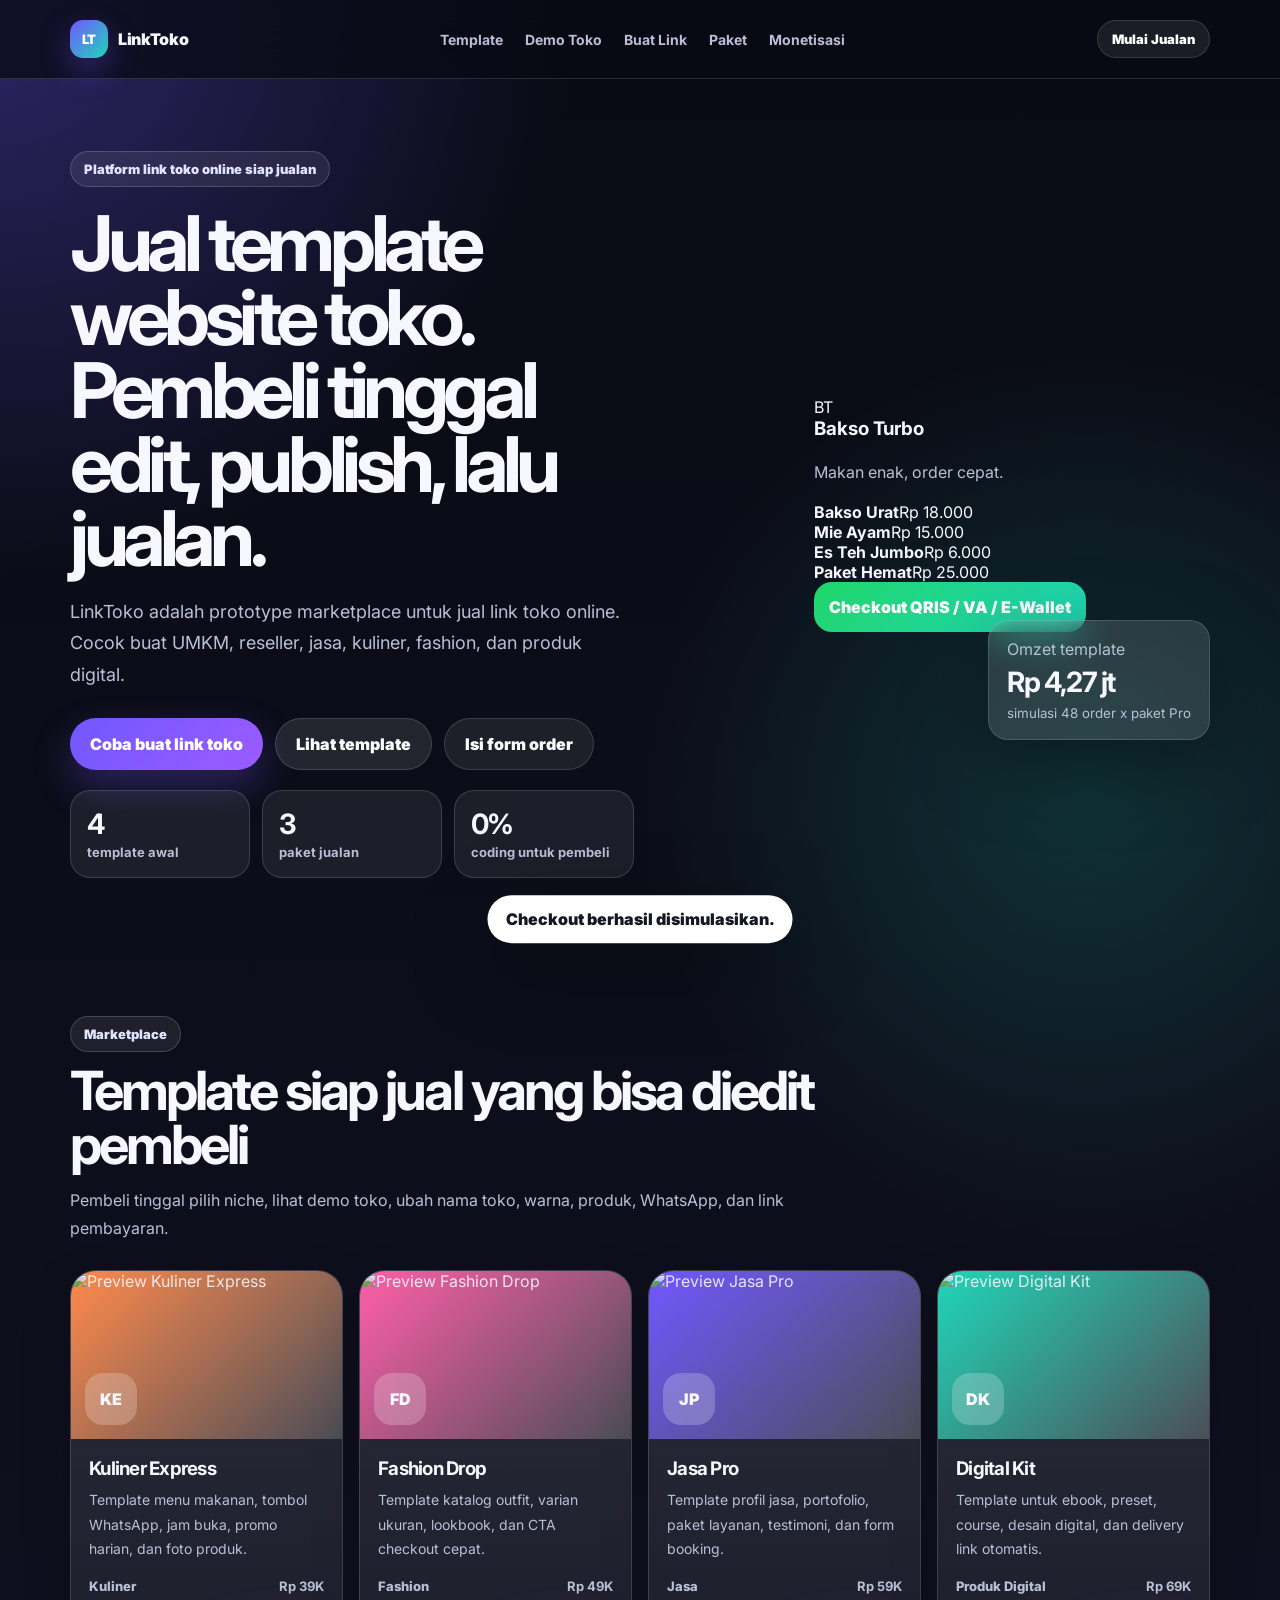
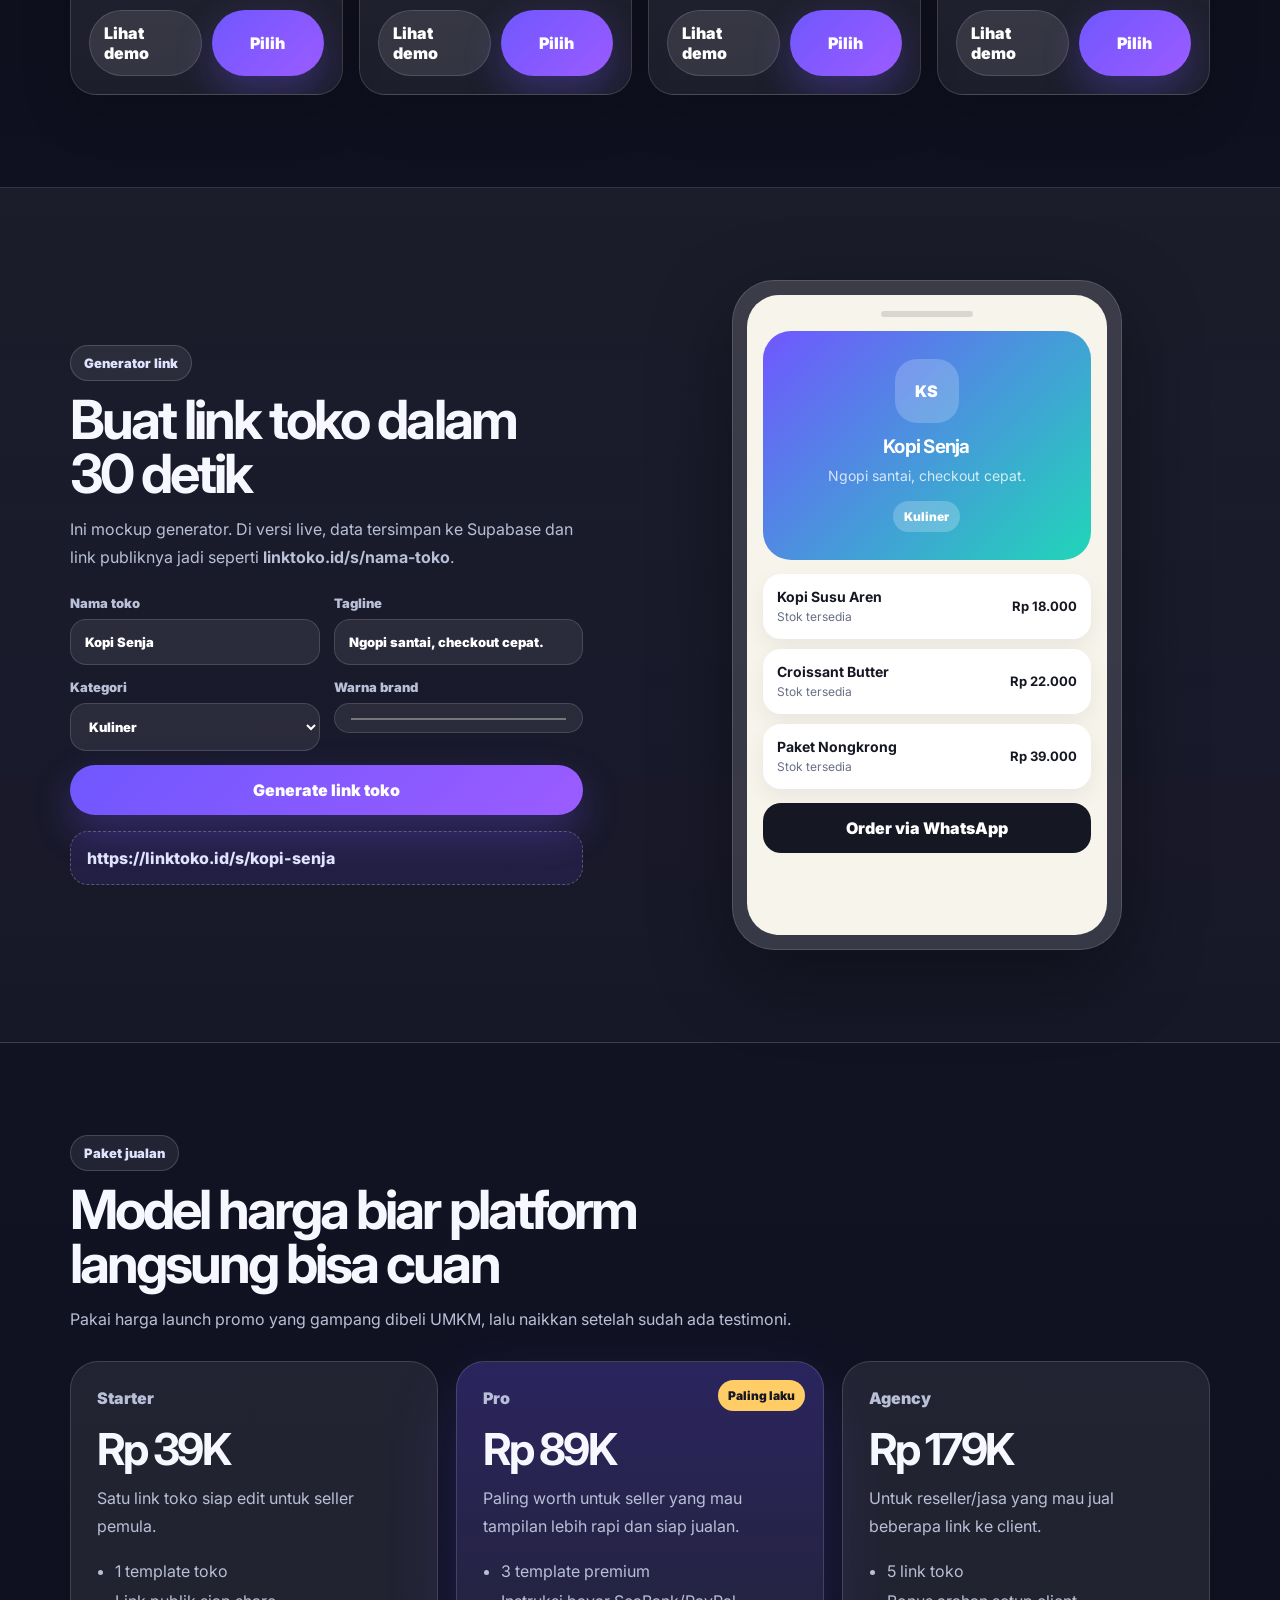
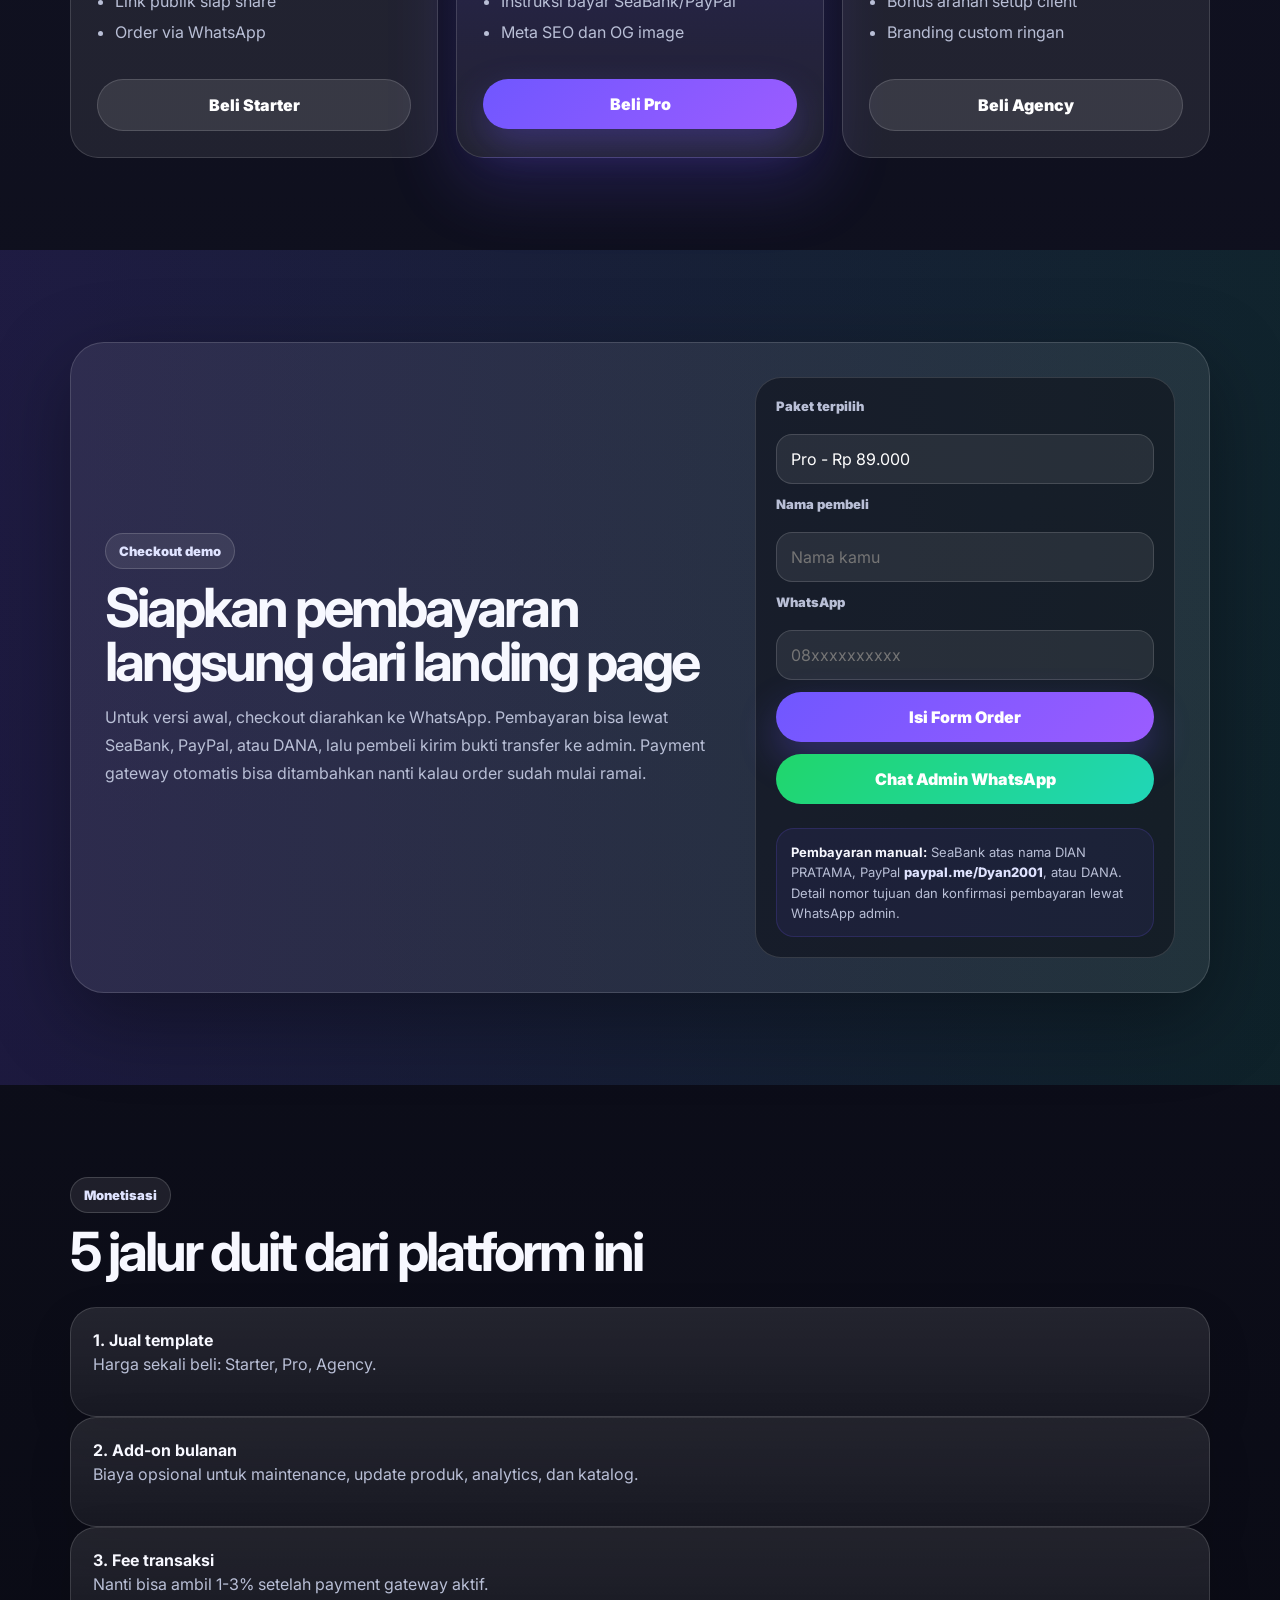
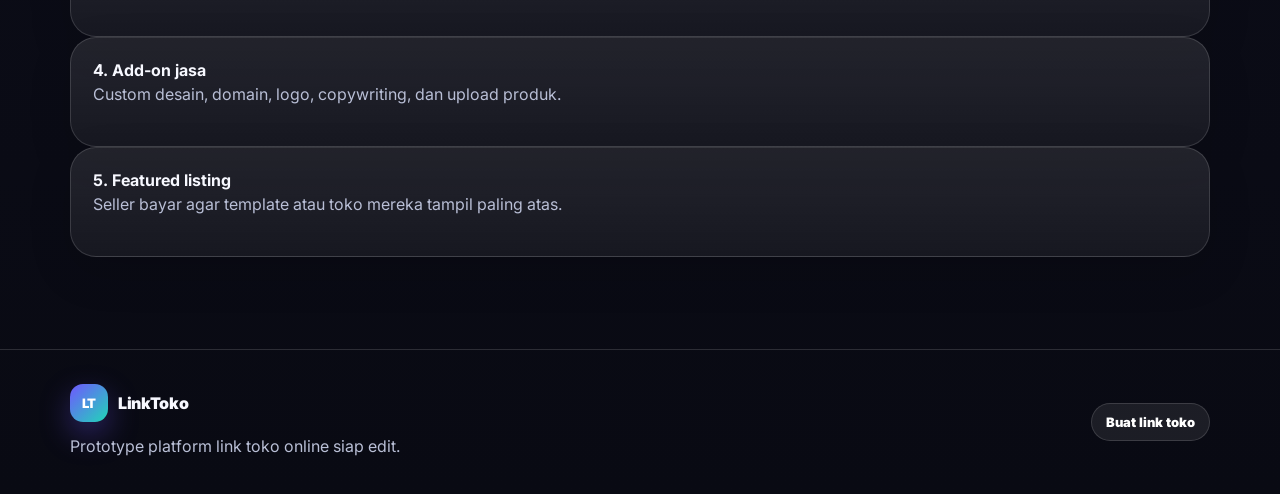
==== commit de8b16b6: "Add files via upload" ====
--- a/index.html
+++ b/index.html
@@ -3,11 +3,11 @@
 <head>
   <meta charset="utf-8" />
   <meta name="viewport" content="width=device-width, initial-scale=1" />
-  <title>LinkToko - Link Toko Online Siap Jualan</title>
-  <meta name="description" content="Buat link toko online siap pakai untuk UMKM, reseller, jasa, kuliner, fashion, dan produk digital. Pilih template, isi form, bayar manual, toko langsung diproses." />
-  <meta name="keywords" content="link toko online, template toko online, website UMKM, toko online murah, link jualan, jasa buat link toko" />
+  <title>LinkToko - Platform Link Toko Online Siap Edit</title>
+  <meta name="description" content="Jual dan buat link toko online siap pakai. Pilih template, edit brand, terima pesanan via WhatsApp, dan aktifkan pembayaran online." />
+  <meta name="keywords" content="link toko online, template toko online, website UMKM, toko online murah, link jualan" />
   <meta property="og:title" content="LinkToko - Link toko online siap jualan" />
-  <meta property="og:description" content="Buat link toko online yang rapi, mobile friendly, dan siap menerima order via WhatsApp." />
+  <meta property="og:description" content="Platform template toko online siap edit untuk UMKM dan kreator." />
   <meta property="og:type" content="website" />
   <meta name="theme-color" content="#7057ff" />
   <link rel="preconnect" href="https://fonts.googleapis.com">
@@ -17,16 +17,16 @@
   <script type="application/ld+json">
   {
     "@context": "https://schema.org",
-    "@type": "Service",
+    "@type": "SoftwareApplication",
     "name": "LinkToko",
-    "serviceType": "Jasa pembuatan link toko online",
-    "areaServed": "Indonesia",
+    "applicationCategory": "BusinessApplication",
+    "operatingSystem": "Web",
     "offers": {
       "@type": "Offer",
       "price": "39000",
       "priceCurrency": "IDR"
     },
-    "description": "Jasa pembuatan link toko online siap jualan untuk UMKM, reseller, kreator, dan pelaku usaha online."
+    "description": "Platform link toko online siap edit untuk UMKM, kreator, dan reseller."
   }
   </script>
 </head>
@@ -39,13 +39,13 @@
         <span>LinkToko</span>
       </a>
       <div class="nav-links" id="navLinks">
-        <a href="#demo-preview">Preview</a>
         <a href="#templates">Template</a>
-        <a href="#benefits">Keunggulan</a>
-        <a href="#pricing">Harga</a>
-        <a href="#faq">FAQ</a>
-      </div>
-      <a class="btn btn-small btn-primary" href="https://forms.gle/VqqfZQ54HhXaM4mo6" target="_blank" rel="noreferrer">Order Sekarang</a>
+        <a href="#templates">Demo Toko</a>
+        <a href="#generator">Buat Link</a>
+        <a href="#pricing">Paket</a>
+        <a href="#monetize">Monetisasi</a>
+      </div>
+      <a class="btn btn-small btn-ghost" href="#checkout">Mulai Jualan</a>
       <button class="menu" id="menuBtn" aria-label="Buka menu">Menu</button>
     </nav>
   </header>
@@ -53,144 +53,66 @@
   <main>
     <section class="hero container">
       <div class="hero-copy reveal">
-        <div class="pill">Buat link toko online tanpa ribet</div>
-        <h1>Toko online rapi, siap share, dan bisa langsung terima order.</h1>
+        <div class="pill">Platform link toko online siap jualan</div>
+        <h1>Jual template website toko. Pembeli tinggal edit, publish, lalu jualan.</h1>
         <p>
-          LinkToko bantu UMKM, reseller, kreator, dan jasa punya halaman toko sendiri. Cocok buat taruh di bio Instagram, TikTok, WhatsApp, atau dibagikan ke customer.
+          LinkToko adalah prototype marketplace untuk jual link toko online. Cocok buat UMKM, reseller, jasa, kuliner, fashion, dan produk digital.
         </p>
         <div class="hero-actions">
-          <a class="btn btn-primary" href="https://forms.gle/VqqfZQ54HhXaM4mo6" target="_blank" rel="noreferrer">Mulai buat toko</a>
-          <a class="btn btn-secondary" href="#demo-preview">Lihat preview</a>
-          <a class="btn btn-ghost" href="https://wa.me/6287838815588?text=Halo%20LinkToko%2C%20saya%20mau%20tanya%20tentang%20pembuatan%20link%20toko." target="_blank" rel="noreferrer">Chat admin</a>
-        </div>
-        <div class="trust-row">
-          <span>Mobile friendly</span>
-          <span>Order via WhatsApp</span>
-          <span>Bisa custom brand</span>
+          <a class="btn btn-primary" href="#generator">Coba buat link toko</a>
+          <a class="btn btn-secondary" href="#templates">Lihat template</a>
+          <a class="btn btn-ghost" href="https://forms.gle/VqqfZQ54HhXaM4mo6" target="_blank" rel="noreferrer">Isi form order</a>
         </div>
         <div class="metrics">
-          <div><strong>1x24</strong><span>estimasi paket Starter</span></div>
-          <div><strong>3</strong><span>metode pembayaran</span></div>
+          <div><strong>4</strong><span>template awal</span></div>
+          <div><strong>3</strong><span>paket jualan</span></div>
           <div><strong>0%</strong><span>coding untuk pembeli</span></div>
         </div>
       </div>
 
-      <div class="hero-visual reveal delay-1" aria-label="Preview toko LinkToko">
-        <div class="phone-mockup">
-          <div class="phone-notch"></div>
-          <div class="mock-hero-img">
-            <img src="https://images.unsplash.com/photo-1504674900247-0877df9cc836?auto=format&fit=crop&w=900&q=80" alt="Preview produk kuliner" />
-            <div class="mock-badge">Best Seller</div>
+      <div class="hero-visual reveal delay-1" aria-label="Preview aplikasi LinkToko">
+        <div class="browser-card">
+          <div class="browser-dots"><span></span><span></span><span></span></div>
+          <div class="store-preview">
+            <div class="store-banner">
+              <span class="mini-logo">BT</span>
+              <div>
+                <h3 id="heroStoreName">Bakso Turbo</h3>
+                <p id="heroStoreTagline">Makan enak, order cepat.</p>
+              </div>
+            </div>
+            <div class="product-grid-mini">
+              <div><b>Bakso Urat</b><span>Rp 18.000</span></div>
+              <div><b>Mie Ayam</b><span>Rp 15.000</span></div>
+              <div><b>Es Teh Jumbo</b><span>Rp 6.000</span></div>
+              <div><b>Paket Hemat</b><span>Rp 25.000</span></div>
+            </div>
+            <button class="fake-pay">Checkout QRIS / VA / E-Wallet</button>
           </div>
-          <div class="mock-store-info">
-            <span class="mock-logo">DT</span>
-            <div>
-              <h3>Dapur Tasty</h3>
-              <p>Makanan rumahan siap antar setiap hari.</p>
-            </div>
-          </div>
-          <div class="mock-products">
-            <div><b>Nasi Ayam Geprek</b><span>Rp18.000</span></div>
-            <div><b>Mie Goreng Spesial</b><span>Rp15.000</span></div>
-            <div><b>Es Teh Manis</b><span>Rp5.000</span></div>
-          </div>
-          <button class="fake-pay">Order via WhatsApp</button>
         </div>
         <div class="floating-card revenue-card">
-          <span>Paket mulai dari</span>
-          <strong>Rp39K</strong>
-          <small>promo launch LinkToko</small>
-        </div>
-      </div>
-    </section>
-
-    <section class="section container logo-strip reveal" aria-label="Cocok untuk berbagai usaha">
-      <span>Cocok untuk</span>
-      <b>Kuliner</b>
-      <b>Fashion</b>
-      <b>Jasa</b>
-      <b>Produk Digital</b>
-      <b>Reseller</b>
-    </section>
-
-    <section class="section container" id="demo-preview">
-      <div class="section-heading reveal">
-        <span class="eyebrow">Preview visual</span>
-        <h2>Calon pembeli bisa lihat hasil toko sebelum order</h2>
-        <p>Bagian ini bikin landing page lebih meyakinkan karena pengunjung langsung kebayang hasil link toko mereka nanti.</p>
-      </div>
-      <div class="showcase-grid">
-        <article class="showcase-card big reveal">
-          <img src="https://images.unsplash.com/photo-1504674900247-0877df9cc836?auto=format&fit=crop&w=1000&q=80" alt="Preview toko kuliner" />
-          <div class="showcase-content">
-            <span>Kuliner</span>
-            <h3>Menu, harga, promo, dan tombol order rapi.</h3>
-            <a href="demos/kuliner-express.html" target="_blank" rel="noreferrer">Lihat demo kuliner</a>
-          </div>
-        </article>
-        <article class="showcase-card reveal delay-1">
-          <img src="https://images.unsplash.com/photo-1483985988355-763728e1935b?auto=format&fit=crop&w=900&q=80" alt="Preview toko fashion" />
-          <div class="showcase-content">
-            <span>Fashion</span>
-            <h3>Katalog outfit dan CTA checkout.</h3>
-            <a href="demos/fashion-drop.html" target="_blank" rel="noreferrer">Lihat demo</a>
-          </div>
-        </article>
-        <article class="showcase-card reveal delay-2">
-          <img src="https://images.unsplash.com/photo-1498050108023-c5249f4df085?auto=format&fit=crop&w=900&q=80" alt="Preview website jasa" />
-          <div class="showcase-content">
-            <span>Jasa</span>
-            <h3>Profil layanan, paket, dan kontak cepat.</h3>
-            <a href="demos/jasa-pro.html" target="_blank" rel="noreferrer">Lihat demo</a>
-          </div>
-        </article>
-      </div>
-    </section>
-
-    <section class="section builder-section" id="how-it-works">
-      <div class="container">
-        <div class="section-heading reveal">
-          <span class="eyebrow">Cara order</span>
-          <h2>Prosesnya dibuat simpel dari awal sampai toko live</h2>
-        </div>
-        <div class="steps-grid">
-          <div class="step-card reveal"><span>01</span><h3>Isi form order</h3><p>Pilih paket, isi nama toko, kategori bisnis, warna brand, produk, dan metode pembayaran.</p></div>
-          <div class="step-card reveal delay-1"><span>02</span><h3>Konfirmasi admin</h3><p>Admin akan chat lewat WhatsApp untuk cek data, pembayaran, dan detail toko.</p></div>
-          <div class="step-card reveal delay-2"><span>03</span><h3>Toko diproses</h3><p>Link toko dibuat sesuai paket. Setelah selesai, link siap dibagikan ke customer.</p></div>
+          <span>Omzet template</span>
+          <strong>Rp 4,27 jt</strong>
+          <small>simulasi 48 order x paket Pro</small>
         </div>
       </div>
     </section>
 
     <section class="section container" id="templates">
       <div class="section-heading reveal">
-        <span class="eyebrow">Template toko</span>
-        <h2>Pilih konsep yang paling cocok dengan jenis usaha</h2>
-        <p>Template bisa dijadikan contoh ke calon pembeli. Mereka tinggal pilih gaya, lalu admin bantu proses sesuai data order.</p>
+        <span class="eyebrow">Marketplace</span>
+        <h2>Template siap jual yang bisa diedit pembeli</h2>
+        <p>Pembeli tinggal pilih niche, lihat demo toko, ubah nama toko, warna, produk, WhatsApp, dan link pembayaran.</p>
       </div>
       <div class="template-grid" id="templateGrid"></div>
-    </section>
-
-    <section class="section container" id="benefits">
-      <div class="section-heading reveal">
-        <span class="eyebrow">Keunggulan</span>
-        <h2>Kenapa jualan lebih enak pakai LinkToko?</h2>
-      </div>
-      <div class="benefit-grid">
-        <article class="benefit-card reveal"><span>⚡</span><h3>Cepat dipakai</h3><p>Tidak perlu belajar bikin website dari nol. Data masuk, toko diproses, link langsung bisa dishare.</p></article>
-        <article class="benefit-card reveal"><span>📱</span><h3>Mobile friendly</h3><p>Tampilan dibuat enak dibuka dari HP karena mayoritas customer datang dari WhatsApp, Instagram, dan TikTok.</p></article>
-        <article class="benefit-card reveal"><span>🎨</span><h3>Bisa custom</h3><p>Nama toko, warna, produk, harga, link sosial media, dan tombol order bisa disesuaikan.</p></article>
-        <article class="benefit-card reveal"><span>💬</span><h3>Order via WhatsApp</h3><p>Customer bisa langsung tanya stok, pesan produk, atau konsultasi jasa dari tombol WhatsApp.</p></article>
-        <article class="benefit-card reveal"><span>💳</span><h3>Pembayaran fleksibel</h3><p>Pembayaran manual via SeaBank, PayPal, atau DANA. Detail dikonfirmasi lewat admin.</p></article>
-        <article class="benefit-card reveal"><span>🛠️</span><h3>Dibantu setup</h3><p>Pembeli tidak dibiarkan bingung. Link toko dibuat dan diarahkan step by step.</p></article>
-      </div>
     </section>
 
     <section class="section builder-section" id="generator">
       <div class="container builder-layout">
         <div class="builder-copy reveal">
-          <span class="eyebrow">Preview generator</span>
-          <h2>Coba simulasi tampilan toko dalam 30 detik</h2>
-          <p>Ini demo interaktif sederhana. Isi nama toko, tagline, kategori, dan warna brand untuk melihat preview halaman toko.</p>
+          <span class="eyebrow">Generator link</span>
+          <h2>Buat link toko dalam 30 detik</h2>
+          <p>Ini mockup generator. Di versi live, data tersimpan ke Supabase dan link publiknya jadi seperti <b>linktoko.id/s/nama-toko</b>.</p>
           <form class="builder-form" id="builderForm">
             <label>
               Nama toko
@@ -213,7 +135,7 @@
               Warna brand
               <input type="color" id="colorInput" value="#7057ff" />
             </label>
-            <button class="btn btn-primary" type="submit">Generate preview</button>
+            <button class="btn btn-primary" type="submit">Generate link toko</button>
           </form>
           <div class="generated-link" id="generatedLink">https://linktoko.id/s/kopi-senja</div>
         </div>
@@ -235,47 +157,44 @@
 
     <section class="section container" id="pricing">
       <div class="section-heading reveal">
-        <span class="eyebrow">Harga launch</span>
-        <h2>Paket awal yang ringan untuk UMKM</h2>
-        <p>Harga dibuat terjangkau supaya calon pembeli gampang coba dulu. Nanti bisa dinaikkan setelah ada portofolio dan testimoni.</p>
+        <span class="eyebrow">Paket jualan</span>
+        <h2>Model harga biar platform langsung bisa cuan</h2>
+        <p>Pakai harga launch promo yang gampang dibeli UMKM, lalu naikkan setelah sudah ada testimoni.</p>
       </div>
       <div class="pricing-grid">
         <article class="price-card reveal">
           <span>Starter</span>
-          <h3>Rp39K</h3>
-          <p>Untuk seller pemula yang butuh satu link toko simpel dan rapi.</p>
+          <h3>Rp 39K</h3>
+          <p>Satu link toko siap edit untuk seller pemula.</p>
           <ul>
-            <li>1 halaman toko</li>
-            <li>3 produk/jasa awal</li>
+            <li>1 template toko</li>
+            <li>Link publik siap share</li>
             <li>Order via WhatsApp</li>
-            <li>Estimasi 1x24 jam</li>
           </ul>
-          <button class="btn btn-secondary buy-btn" data-plan="Starter" data-price="39000">Pilih Starter</button>
+          <button class="btn btn-secondary buy-btn" data-plan="Starter" data-price="39000">Beli Starter</button>
         </article>
         <article class="price-card highlight reveal delay-1">
-          <div class="best">Paling worth</div>
+          <div class="best">Paling laku</div>
           <span>Pro</span>
-          <h3>Rp89K</h3>
-          <p>Untuk seller yang mau tampilan lebih lengkap dan siap promosi.</p>
+          <h3>Rp 89K</h3>
+          <p>Paling worth untuk seller yang mau tampilan lebih rapi dan siap jualan.</p>
           <ul>
-            <li>1 halaman toko premium</li>
-            <li>Hingga 8 produk/jasa</li>
-            <li>Link Instagram/TikTok/Shopee</li>
-            <li>Revisi ringan 1x</li>
+            <li>3 template premium</li>
+            <li>Instruksi bayar SeaBank/PayPal</li>
+            <li>Meta SEO dan OG image</li>
           </ul>
-          <button class="btn btn-primary buy-btn" data-plan="Pro" data-price="89000">Pilih Pro</button>
+          <button class="btn btn-primary buy-btn" data-plan="Pro" data-price="89000">Beli Pro</button>
         </article>
         <article class="price-card reveal delay-2">
           <span>Agency</span>
-          <h3>Rp179K</h3>
-          <p>Untuk reseller, admin bisnis, atau jasa yang perlu beberapa link toko.</p>
+          <h3>Rp 179K</h3>
+          <p>Untuk reseller/jasa yang mau jual beberapa link ke client.</p>
           <ul>
-            <li>Hingga 5 link toko</li>
+            <li>5 link toko</li>
+            <li>Bonus arahan setup client</li>
             <li>Branding custom ringan</li>
-            <li>Prioritas pengerjaan</li>
-            <li>Bonus arahan setup client</li>
           </ul>
-          <button class="btn btn-secondary buy-btn" data-plan="Agency" data-price="179000">Pilih Agency</button>
+          <button class="btn btn-secondary buy-btn" data-plan="Agency" data-price="179000">Beli Agency</button>
         </article>
       </div>
     </section>
@@ -283,14 +202,9 @@
     <section class="section checkout-section" id="checkout">
       <div class="container checkout-card reveal">
         <div>
-          <span class="eyebrow">Order sekarang</span>
-          <h2>Siap punya link toko sendiri?</h2>
-          <p>Isi form order agar data toko masuk rapi. Setelah itu admin akan menghubungi lewat WhatsApp untuk konfirmasi detail dan pembayaran.</p>
-          <div class="mini-list">
-            <span>✅ SeaBank</span>
-            <span>✅ PayPal</span>
-            <span>✅ DANA</span>
-          </div>
+          <span class="eyebrow">Checkout demo</span>
+          <h2>Siapkan pembayaran langsung dari landing page</h2>
+          <p>Untuk versi awal, checkout diarahkan ke WhatsApp. Pembayaran bisa lewat SeaBank, PayPal, atau DANA, lalu pembeli kirim bukti transfer ke admin. Payment gateway otomatis bisa ditambahkan nanti kalau order sudah mulai ramai.</p>
         </div>
         <div class="checkout-box">
           <label>Paket terpilih</label>
@@ -302,63 +216,23 @@
           <a class="btn btn-primary" id="orderForm" href="https://forms.gle/VqqfZQ54HhXaM4mo6" target="_blank" rel="noreferrer">Isi Form Order</a>
           <a class="btn btn-wa" id="waOrder" target="_blank" rel="noreferrer">Chat Admin WhatsApp</a>
           <div class="payment-note">
-            <b>Pembayaran manual:</b> SeaBank atas nama DIAN PRATAMA, PayPal <span>paypal.me/Dyan2001</span>, atau DANA. Detail tujuan pembayaran dikonfirmasi lewat WhatsApp admin.
+            <b>Pembayaran manual:</b> SeaBank atas nama DIAN PRATAMA, PayPal <span>paypal.me/Dyan2001</span>, atau DANA. Detail nomor tujuan dan konfirmasi pembayaran lewat WhatsApp admin.
           </div>
         </div>
       </div>
     </section>
 
-    <section class="section container testimonials" id="testimonials">
+    <section class="section container" id="monetize">
       <div class="section-heading reveal">
-        <span class="eyebrow">Testimoni awal</span>
-        <h2>Yang bikin calon pembeli lebih yakin</h2>
-        <p>Bagian ini bisa diganti nanti kalau sudah ada testimoni asli dari pembeli pertama.</p>
-      </div>
-      <div class="testimonial-grid">
-        <article class="testimonial-card reveal"><p>“Tampilannya clean dan enak dilihat di HP. Cocok buat promosi jualan harian.”</p><b>Rani - Seller kuliner</b></article>
-        <article class="testimonial-card reveal delay-1"><p>“Buat yang belum ngerti website, ini jauh lebih gampang karena tinggal kasih data toko.”</p><b>Fajar - Reseller</b></article>
-        <article class="testimonial-card reveal delay-2"><p>“Link toko jadi terlihat lebih profesional dibanding cuma kirim list produk manual.”</p><b>Dina - Produk digital</b></article>
-      </div>
-    </section>
-
-    <section class="section builder-section" id="faq">
-      <div class="container faq-layout">
-        <div class="section-heading reveal">
-          <span class="eyebrow">FAQ</span>
-          <h2>Pertanyaan yang sering ditanya sebelum order</h2>
-        </div>
-        <div class="faq-list reveal delay-1">
-          <details open>
-            <summary>Apakah harus bisa coding?</summary>
-            <p>Tidak. Pembeli cukup isi form dan kirim data toko. Admin LinkToko yang bantu proses halaman tokonya.</p>
-          </details>
-          <details>
-            <summary>Bisa pakai nomor WhatsApp sendiri?</summary>
-            <p>Bisa. Tombol order di toko akan diarahkan ke nomor WhatsApp pemilik toko.</p>
-          </details>
-          <details>
-            <summary>Pembayaran bisa lewat apa?</summary>
-            <p>Pembayaran manual bisa lewat SeaBank, PayPal, atau DANA. Detail tujuan pembayaran dikirim via WhatsApp admin.</p>
-          </details>
-          <details>
-            <summary>Berapa lama pengerjaannya?</summary>
-            <p>Starter biasanya 1x24 jam. Pro dan Agency mengikuti jumlah produk/link serta detail custom yang diminta.</p>
-          </details>
-          <details>
-            <summary>Bisa revisi?</summary>
-            <p>Bisa revisi ringan sesuai paket, seperti teks, warna, nomor WhatsApp, urutan produk, atau link sosial media.</p>
-          </details>
-        </div>
-      </div>
-    </section>
-
-    <section class="section container final-cta reveal">
-      <span class="eyebrow">Gas mulai</span>
-      <h2>Bikin usaha kelihatan lebih serius dengan satu link toko.</h2>
-      <p>Mulai dari Rp39K. Isi form sekarang, admin akan bantu arahin sampai link toko siap dibagikan.</p>
-      <div class="hero-actions center">
-        <a class="btn btn-primary" href="https://forms.gle/VqqfZQ54HhXaM4mo6" target="_blank" rel="noreferrer">Isi Form Order</a>
-        <a class="btn btn-secondary" href="https://wa.me/6287838815588?text=Halo%20LinkToko%2C%20saya%20mau%20konsultasi%20dulu%20sebelum%20order." target="_blank" rel="noreferrer">Konsultasi dulu</a>
+        <span class="eyebrow">Monetisasi</span>
+        <h2>5 jalur duit dari platform ini</h2>
+      </div>
+      <div class="money-grid">
+        <div class="money-card reveal"><b>1. Jual template</b><p>Harga sekali beli: Starter, Pro, Agency.</p></div>
+        <div class="money-card reveal"><b>2. Add-on bulanan</b><p>Biaya opsional untuk maintenance, update produk, analytics, dan katalog.</p></div>
+        <div class="money-card reveal"><b>3. Fee transaksi</b><p>Nanti bisa ambil 1-3% setelah payment gateway aktif.</p></div>
+        <div class="money-card reveal"><b>4. Add-on jasa</b><p>Custom desain, domain, logo, copywriting, dan upload produk.</p></div>
+        <div class="money-card reveal"><b>5. Featured listing</b><p>Seller bayar agar template atau toko mereka tampil paling atas.</p></div>
       </div>
     </section>
   </main>
@@ -367,13 +241,13 @@
     <div class="container footer-inner">
       <div>
         <a class="brand" href="#top"><span class="brand-mark">LT</span><span>LinkToko</span></a>
-        <p>Jasa pembuatan link toko online siap jualan untuk UMKM, reseller, dan kreator.</p>
-      </div>
-      <a class="btn btn-small btn-ghost" href="https://forms.gle/VqqfZQ54HhXaM4mo6" target="_blank" rel="noreferrer">Order LinkToko</a>
+        <p>Prototype platform link toko online siap edit.</p>
+      </div>
+      <a class="btn btn-small btn-ghost" href="#generator">Buat link toko</a>
     </div>
   </footer>
 
-  <div class="toast" id="toast">Preview berhasil dibuat.</div>
+  <div class="toast" id="toast">Checkout berhasil disimulasikan.</div>
   <script src="script.js"></script>
 </body>
 </html>
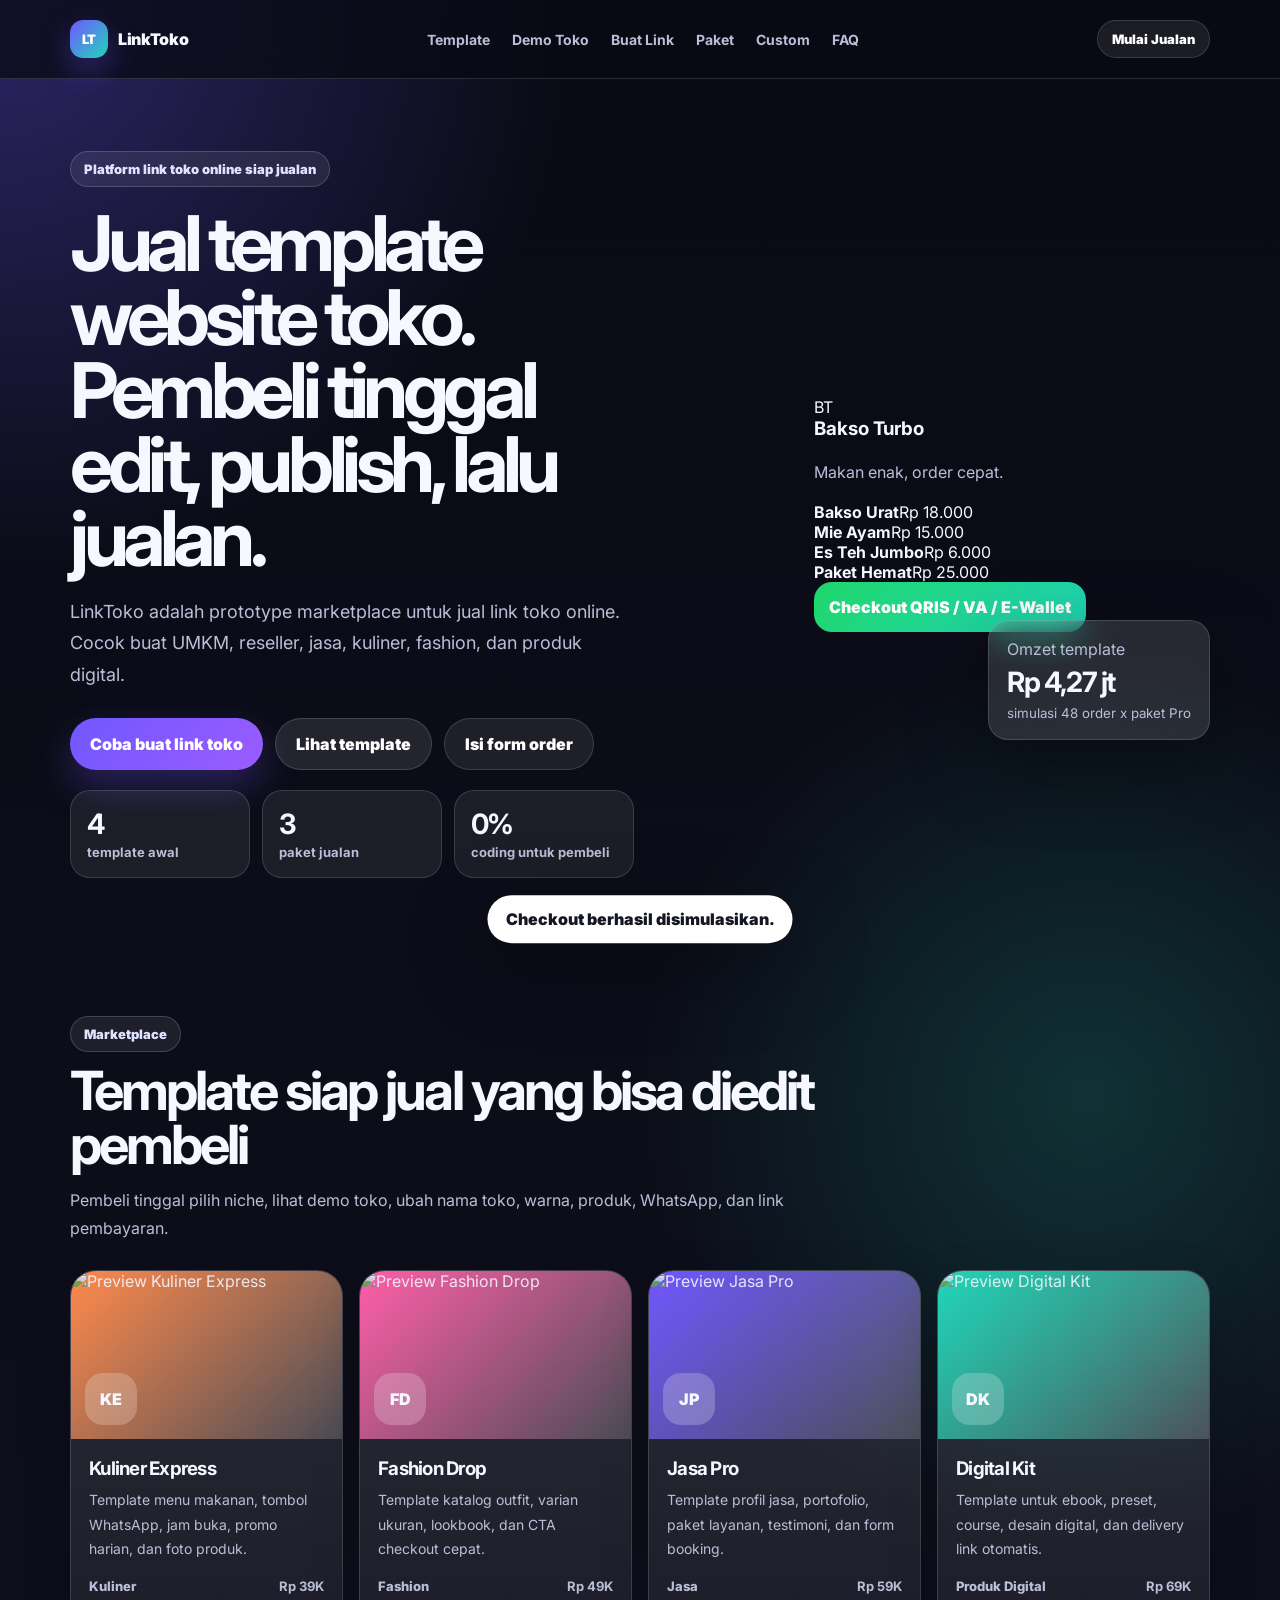
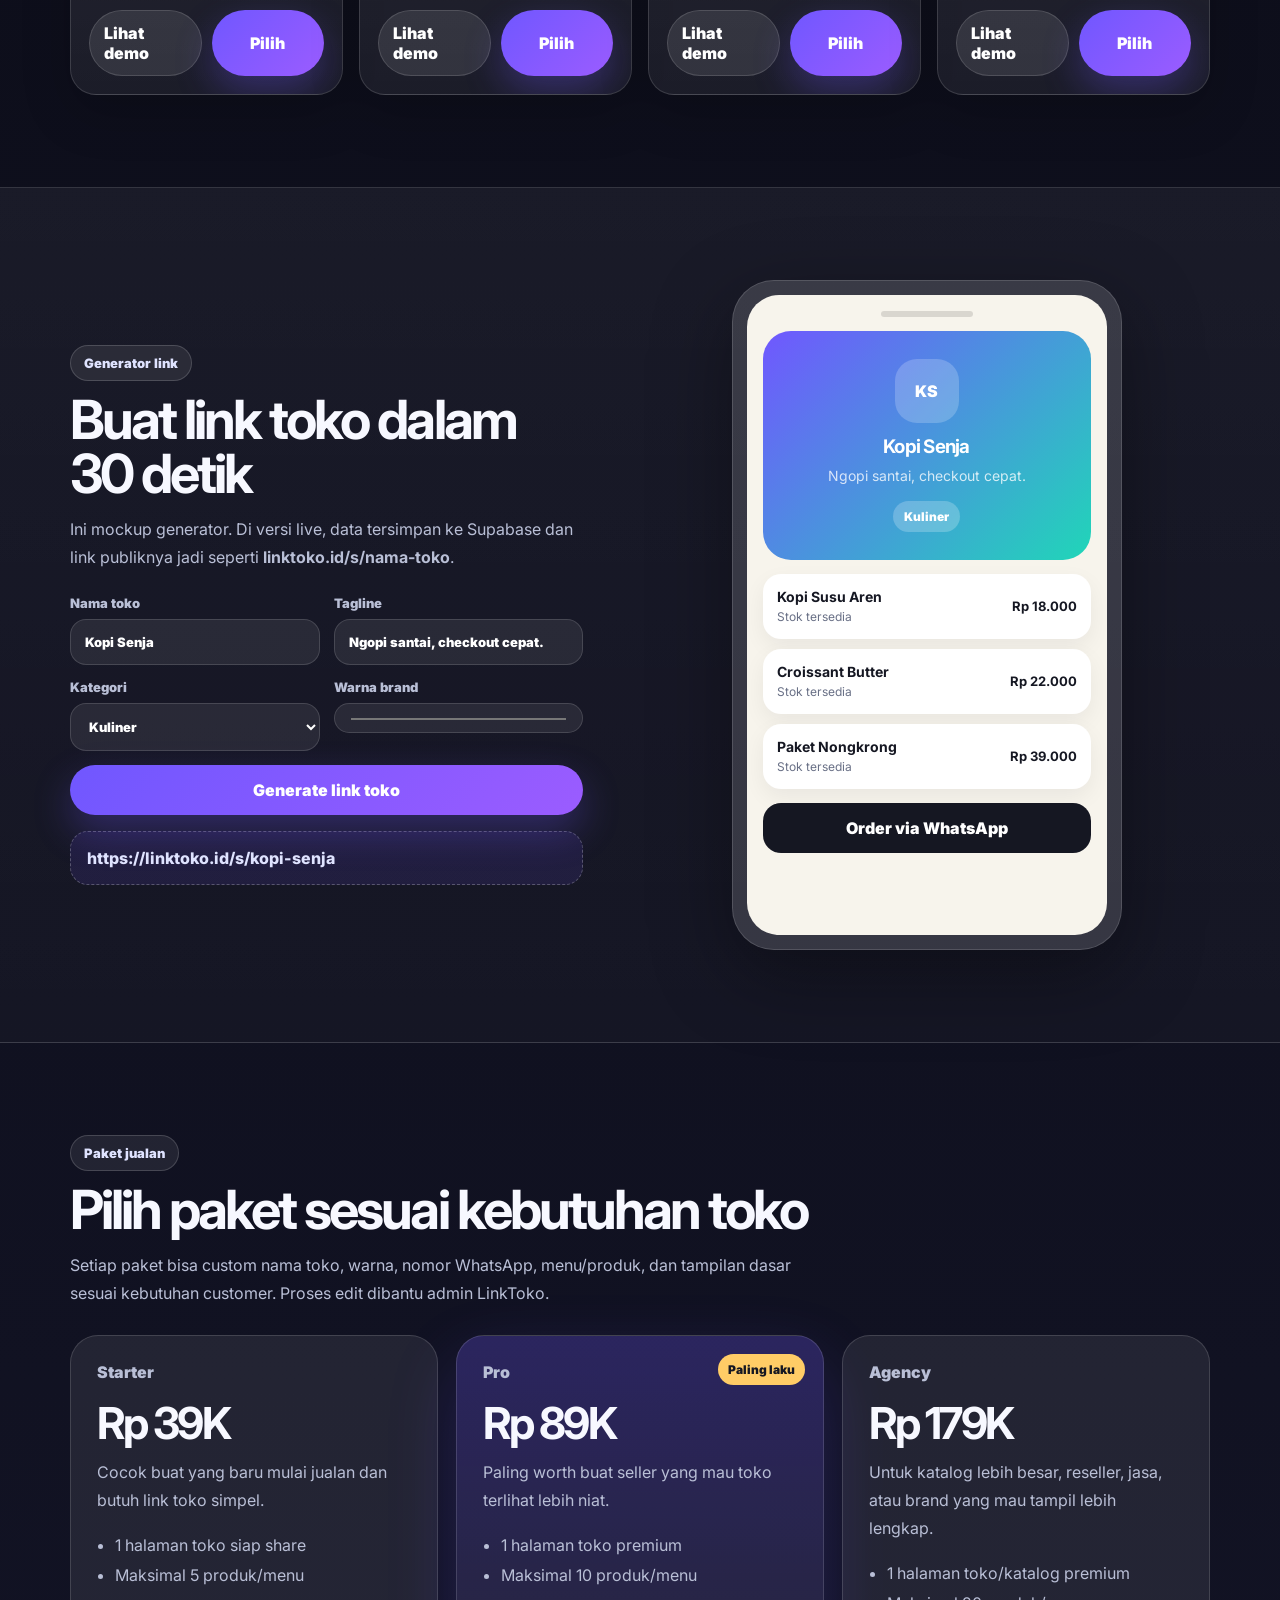
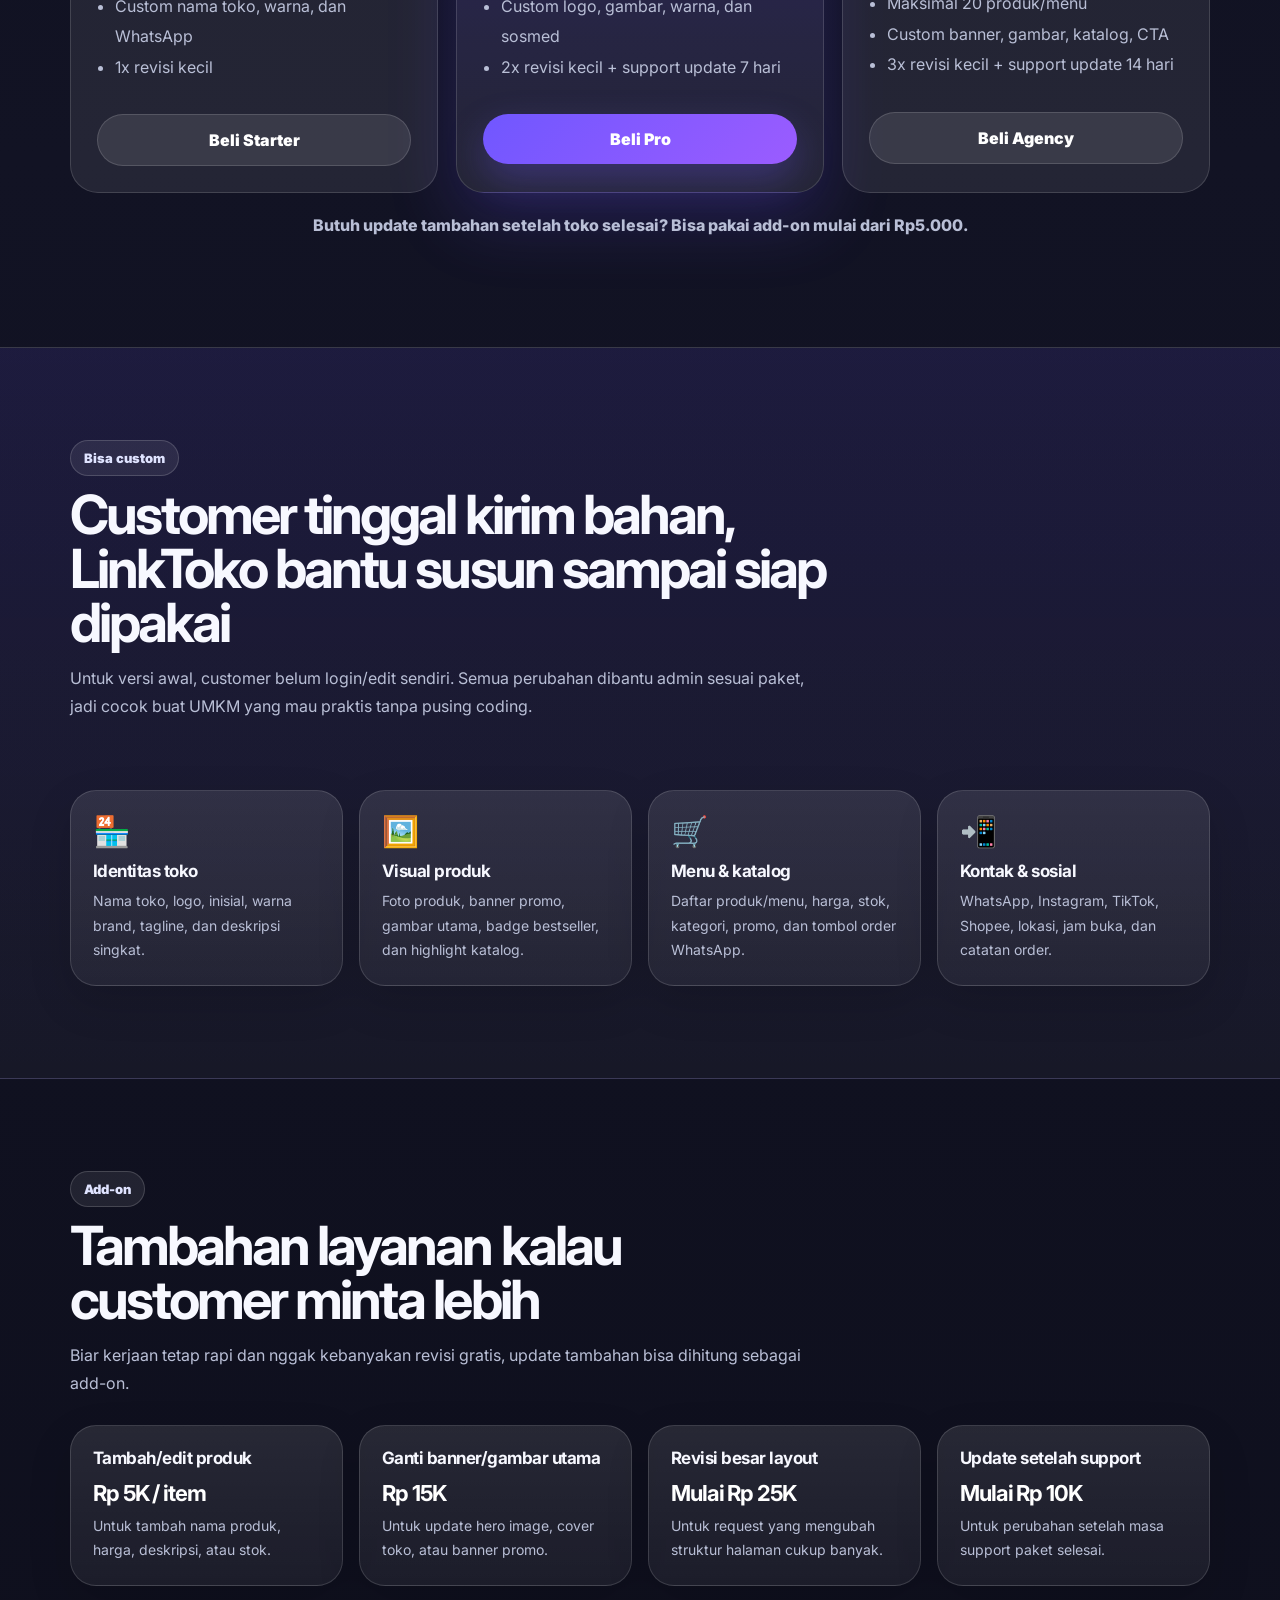
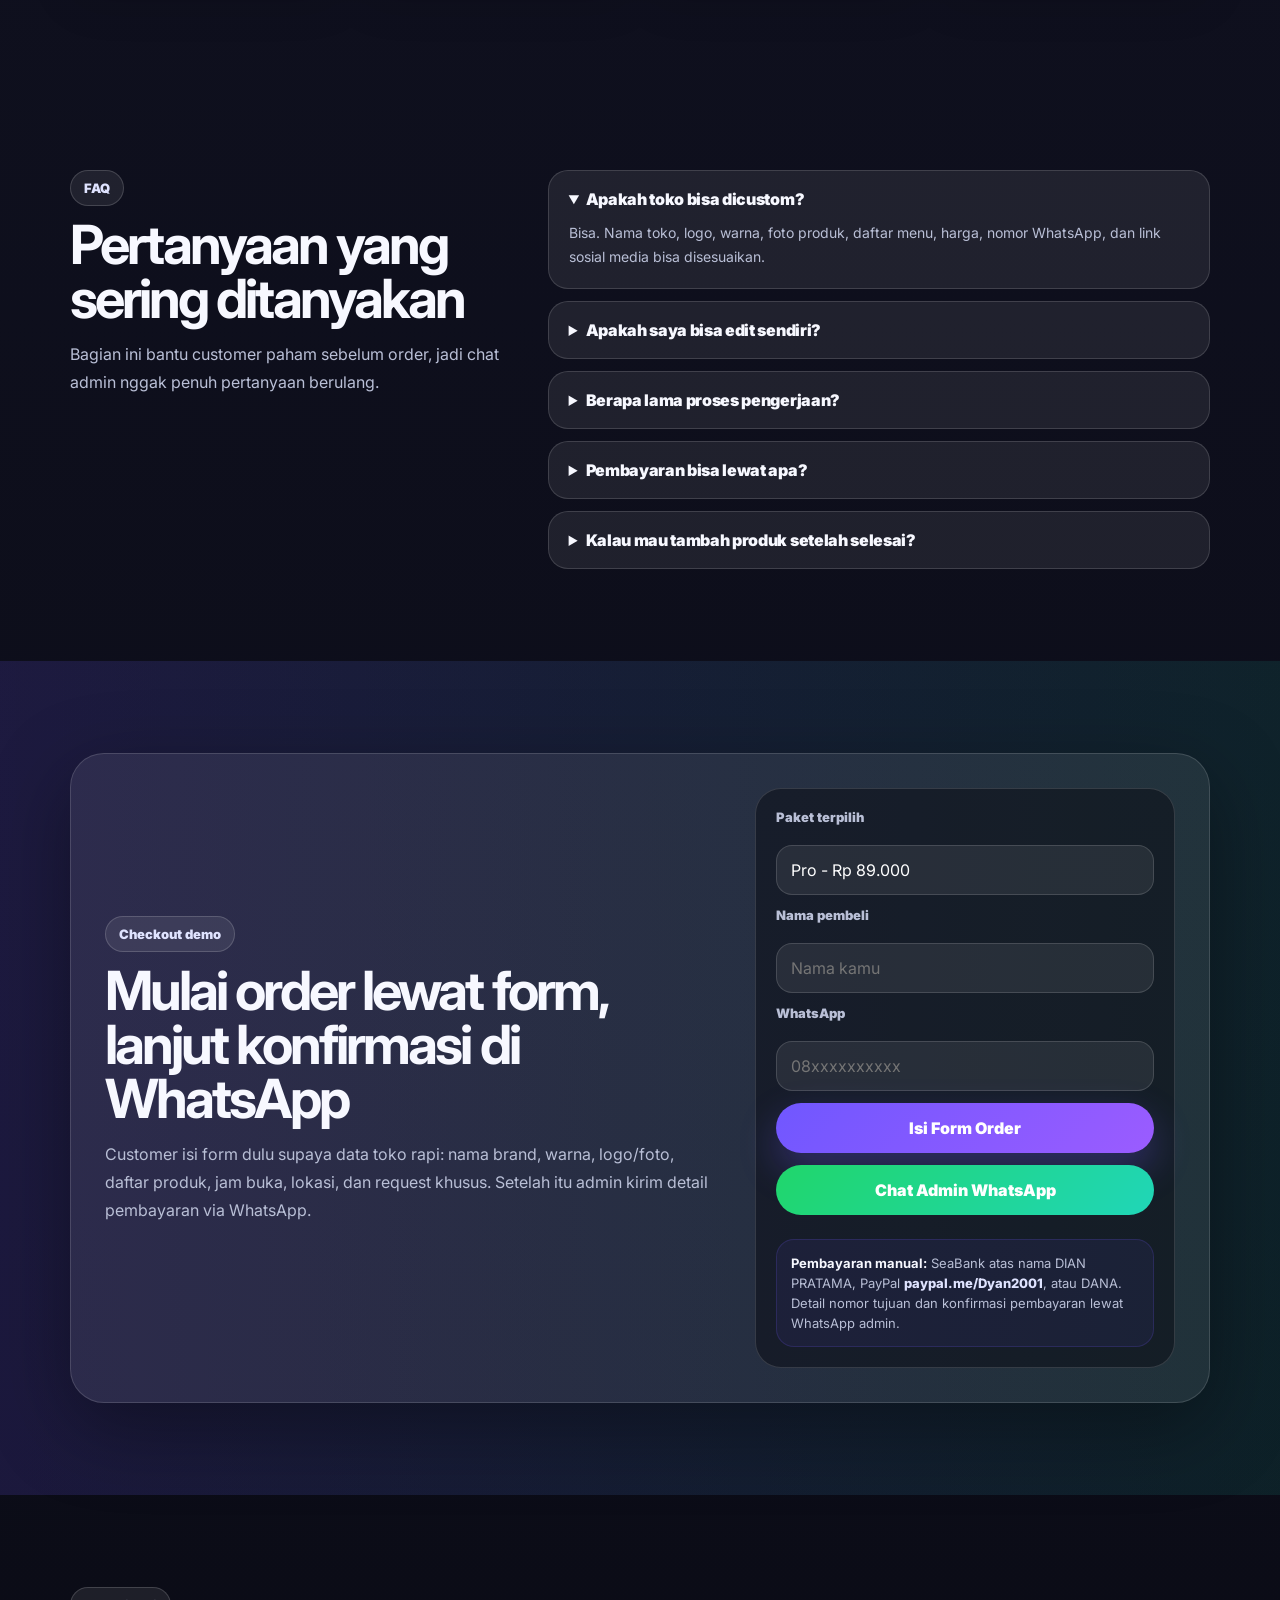
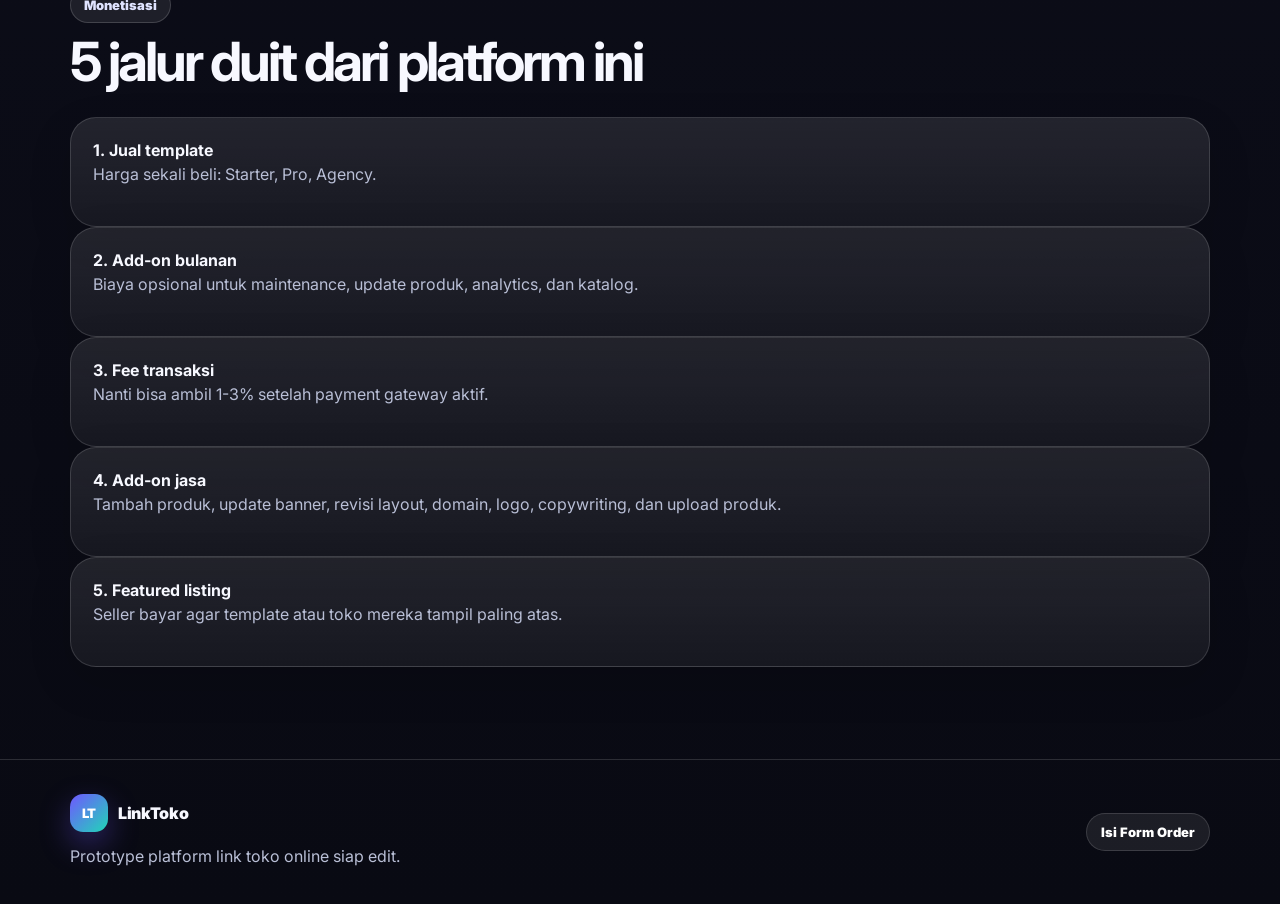
==== commit 0c919a9c: "Add files via upload" ====
--- a/index.html
+++ b/index.html
@@ -43,7 +43,8 @@
         <a href="#templates">Demo Toko</a>
         <a href="#generator">Buat Link</a>
         <a href="#pricing">Paket</a>
-        <a href="#monetize">Monetisasi</a>
+        <a href="#custom">Custom</a>
+        <a href="#faq">FAQ</a>
       </div>
       <a class="btn btn-small btn-ghost" href="#checkout">Mulai Jualan</a>
       <button class="menu" id="menuBtn" aria-label="Buka menu">Menu</button>
@@ -158,18 +159,19 @@
     <section class="section container" id="pricing">
       <div class="section-heading reveal">
         <span class="eyebrow">Paket jualan</span>
-        <h2>Model harga biar platform langsung bisa cuan</h2>
-        <p>Pakai harga launch promo yang gampang dibeli UMKM, lalu naikkan setelah sudah ada testimoni.</p>
+        <h2>Pilih paket sesuai kebutuhan toko</h2>
+        <p>Setiap paket bisa custom nama toko, warna, nomor WhatsApp, menu/produk, dan tampilan dasar sesuai kebutuhan customer. Proses edit dibantu admin LinkToko.</p>
       </div>
       <div class="pricing-grid">
         <article class="price-card reveal">
           <span>Starter</span>
           <h3>Rp 39K</h3>
-          <p>Satu link toko siap edit untuk seller pemula.</p>
+          <p>Cocok buat yang baru mulai jualan dan butuh link toko simpel.</p>
           <ul>
-            <li>1 template toko</li>
-            <li>Link publik siap share</li>
-            <li>Order via WhatsApp</li>
+            <li>1 halaman toko siap share</li>
+            <li>Maksimal 5 produk/menu</li>
+            <li>Custom nama toko, warna, dan WhatsApp</li>
+            <li>1x revisi kecil</li>
           </ul>
           <button class="btn btn-secondary buy-btn" data-plan="Starter" data-price="39000">Beli Starter</button>
         </article>
@@ -177,25 +179,90 @@
           <div class="best">Paling laku</div>
           <span>Pro</span>
           <h3>Rp 89K</h3>
-          <p>Paling worth untuk seller yang mau tampilan lebih rapi dan siap jualan.</p>
+          <p>Paling worth buat seller yang mau toko terlihat lebih niat.</p>
           <ul>
-            <li>3 template premium</li>
-            <li>Instruksi bayar SeaBank/PayPal</li>
-            <li>Meta SEO dan OG image</li>
+            <li>1 halaman toko premium</li>
+            <li>Maksimal 10 produk/menu</li>
+            <li>Custom logo, gambar, warna, dan sosmed</li>
+            <li>2x revisi kecil + support update 7 hari</li>
           </ul>
           <button class="btn btn-primary buy-btn" data-plan="Pro" data-price="89000">Beli Pro</button>
         </article>
         <article class="price-card reveal delay-2">
           <span>Agency</span>
           <h3>Rp 179K</h3>
-          <p>Untuk reseller/jasa yang mau jual beberapa link ke client.</p>
+          <p>Untuk katalog lebih besar, reseller, jasa, atau brand yang mau tampil lebih lengkap.</p>
           <ul>
-            <li>5 link toko</li>
-            <li>Bonus arahan setup client</li>
-            <li>Branding custom ringan</li>
+            <li>1 halaman toko/katalog premium</li>
+            <li>Maksimal 20 produk/menu</li>
+            <li>Custom banner, gambar, katalog, CTA</li>
+            <li>3x revisi kecil + support update 14 hari</li>
           </ul>
           <button class="btn btn-secondary buy-btn" data-plan="Agency" data-price="179000">Beli Agency</button>
         </article>
+      </div>
+      <p class="price-note reveal">Butuh update tambahan setelah toko selesai? Bisa pakai add-on mulai dari Rp5.000.</p>
+    </section>
+
+    <section class="section custom-section" id="custom">
+      <div class="container custom-layout">
+        <div class="section-heading reveal">
+          <span class="eyebrow">Bisa custom</span>
+          <h2>Customer tinggal kirim bahan, LinkToko bantu susun sampai siap dipakai</h2>
+          <p>Untuk versi awal, customer belum login/edit sendiri. Semua perubahan dibantu admin sesuai paket, jadi cocok buat UMKM yang mau praktis tanpa pusing coding.</p>
+        </div>
+        <div class="scope-grid">
+          <div class="scope-card reveal"><span>🏪</span><b>Identitas toko</b><p>Nama toko, logo, inisial, warna brand, tagline, dan deskripsi singkat.</p></div>
+          <div class="scope-card reveal"><span>🖼️</span><b>Visual produk</b><p>Foto produk, banner promo, gambar utama, badge bestseller, dan highlight katalog.</p></div>
+          <div class="scope-card reveal"><span>🛒</span><b>Menu & katalog</b><p>Daftar produk/menu, harga, stok, kategori, promo, dan tombol order WhatsApp.</p></div>
+          <div class="scope-card reveal"><span>📲</span><b>Kontak & sosial</b><p>WhatsApp, Instagram, TikTok, Shopee, lokasi, jam buka, dan catatan order.</p></div>
+        </div>
+      </div>
+    </section>
+
+    <section class="section container" id="addons">
+      <div class="section-heading reveal">
+        <span class="eyebrow">Add-on</span>
+        <h2>Tambahan layanan kalau customer minta lebih</h2>
+        <p>Biar kerjaan tetap rapi dan nggak kebanyakan revisi gratis, update tambahan bisa dihitung sebagai add-on.</p>
+      </div>
+      <div class="addon-grid">
+        <div class="addon-card reveal"><b>Tambah/edit produk</b><strong>Rp 5K / item</strong><p>Untuk tambah nama produk, harga, deskripsi, atau stok.</p></div>
+        <div class="addon-card reveal"><b>Ganti banner/gambar utama</b><strong>Rp 15K</strong><p>Untuk update hero image, cover toko, atau banner promo.</p></div>
+        <div class="addon-card reveal"><b>Revisi besar layout</b><strong>Mulai Rp 25K</strong><p>Untuk request yang mengubah struktur halaman cukup banyak.</p></div>
+        <div class="addon-card reveal"><b>Update setelah support</b><strong>Mulai Rp 10K</strong><p>Untuk perubahan setelah masa support paket selesai.</p></div>
+      </div>
+    </section>
+
+    <section class="section container" id="faq">
+      <div class="faq-layout">
+        <div class="section-heading reveal">
+          <span class="eyebrow">FAQ</span>
+          <h2>Pertanyaan yang sering ditanyakan</h2>
+          <p>Bagian ini bantu customer paham sebelum order, jadi chat admin nggak penuh pertanyaan berulang.</p>
+        </div>
+        <div class="faq-list reveal delay-1">
+          <details open>
+            <summary>Apakah toko bisa dicustom?</summary>
+            <p>Bisa. Nama toko, logo, warna, foto produk, daftar menu, harga, nomor WhatsApp, dan link sosial media bisa disesuaikan.</p>
+          </details>
+          <details>
+            <summary>Apakah saya bisa edit sendiri?</summary>
+            <p>Untuk saat ini belum pakai dashboard edit sendiri. Perubahan toko dibantu oleh admin LinkToko sesuai paket yang dipilih.</p>
+          </details>
+          <details>
+            <summary>Berapa lama proses pengerjaan?</summary>
+            <p>Starter biasanya 1x24 jam, Pro 1-2 hari, dan Agency 2-3 hari setelah data toko dan pembayaran dikonfirmasi.</p>
+          </details>
+          <details>
+            <summary>Pembayaran bisa lewat apa?</summary>
+            <p>Pembayaran manual tersedia via SeaBank, PayPal, dan DANA. Detail pembayaran akan dikirim lewat WhatsApp admin.</p>
+          </details>
+          <details>
+            <summary>Kalau mau tambah produk setelah selesai?</summary>
+            <p>Bisa. Tambah atau edit produk dihitung sebagai add-on mulai dari Rp5.000 per item, tergantung kebutuhan.</p>
+          </details>
+        </div>
       </div>
     </section>
 
@@ -203,8 +270,8 @@
       <div class="container checkout-card reveal">
         <div>
           <span class="eyebrow">Checkout demo</span>
-          <h2>Siapkan pembayaran langsung dari landing page</h2>
-          <p>Untuk versi awal, checkout diarahkan ke WhatsApp. Pembayaran bisa lewat SeaBank, PayPal, atau DANA, lalu pembeli kirim bukti transfer ke admin. Payment gateway otomatis bisa ditambahkan nanti kalau order sudah mulai ramai.</p>
+          <h2>Mulai order lewat form, lanjut konfirmasi di WhatsApp</h2>
+          <p>Customer isi form dulu supaya data toko rapi: nama brand, warna, logo/foto, daftar produk, jam buka, lokasi, dan request khusus. Setelah itu admin kirim detail pembayaran via WhatsApp.</p>
         </div>
         <div class="checkout-box">
           <label>Paket terpilih</label>
@@ -231,7 +298,7 @@
         <div class="money-card reveal"><b>1. Jual template</b><p>Harga sekali beli: Starter, Pro, Agency.</p></div>
         <div class="money-card reveal"><b>2. Add-on bulanan</b><p>Biaya opsional untuk maintenance, update produk, analytics, dan katalog.</p></div>
         <div class="money-card reveal"><b>3. Fee transaksi</b><p>Nanti bisa ambil 1-3% setelah payment gateway aktif.</p></div>
-        <div class="money-card reveal"><b>4. Add-on jasa</b><p>Custom desain, domain, logo, copywriting, dan upload produk.</p></div>
+        <div class="money-card reveal"><b>4. Add-on jasa</b><p>Tambah produk, update banner, revisi layout, domain, logo, copywriting, dan upload produk.</p></div>
         <div class="money-card reveal"><b>5. Featured listing</b><p>Seller bayar agar template atau toko mereka tampil paling atas.</p></div>
       </div>
     </section>
@@ -243,7 +310,7 @@
         <a class="brand" href="#top"><span class="brand-mark">LT</span><span>LinkToko</span></a>
         <p>Prototype platform link toko online siap edit.</p>
       </div>
-      <a class="btn btn-small btn-ghost" href="#generator">Buat link toko</a>
+      <a class="btn btn-small btn-ghost" href="https://forms.gle/VqqfZQ54HhXaM4mo6" target="_blank" rel="noreferrer">Isi Form Order</a>
     </div>
   </footer>
 
--- a/styles.css
+++ b/styles.css
@@ -236,3 +236,17 @@
   .checkout-card { grid-template-columns: 1fr; }
   .footer-inner { flex-direction: column; align-items: flex-start; }
 }
+
+/* Custom package update */
+.price-note { margin-top: 18px; color: var(--muted); font-weight: 800; text-align: center; }
+.custom-section { background: linear-gradient(180deg, rgba(112,87,255,.12), rgba(255,255,255,.03)); border-top: 1px solid var(--line); border-bottom: 1px solid var(--line); }
+.custom-layout { display: grid; gap: 26px; }
+.scope-grid { display: grid; grid-template-columns: repeat(4, 1fr); gap: 16px; }
+.scope-card, .addon-card { border: 1px solid var(--line); border-radius: 26px; padding: 22px; background: linear-gradient(180deg, rgba(255,255,255,.1), rgba(255,255,255,.055)); box-shadow: 0 16px 44px rgba(0,0,0,.14); }
+.scope-card span { font-size: 30px; display: inline-flex; margin-bottom: 12px; }
+.scope-card b, .addon-card b { display: block; font-size: 17px; letter-spacing: -.03em; margin-bottom: 8px; color: var(--text); }
+.scope-card p, .addon-card p { margin: 0; font-size: 14px; color: var(--muted); }
+.addon-grid { display: grid; grid-template-columns: repeat(4, 1fr); gap: 16px; }
+.addon-card strong { display: block; margin: 12px 0 8px; font-size: 22px; letter-spacing: -.05em; color: #fff; }
+@media (max-width: 980px) { .scope-grid, .addon-grid { grid-template-columns: repeat(2, 1fr); } }
+@media (max-width: 620px) { .scope-grid, .addon-grid { grid-template-columns: 1fr; } }
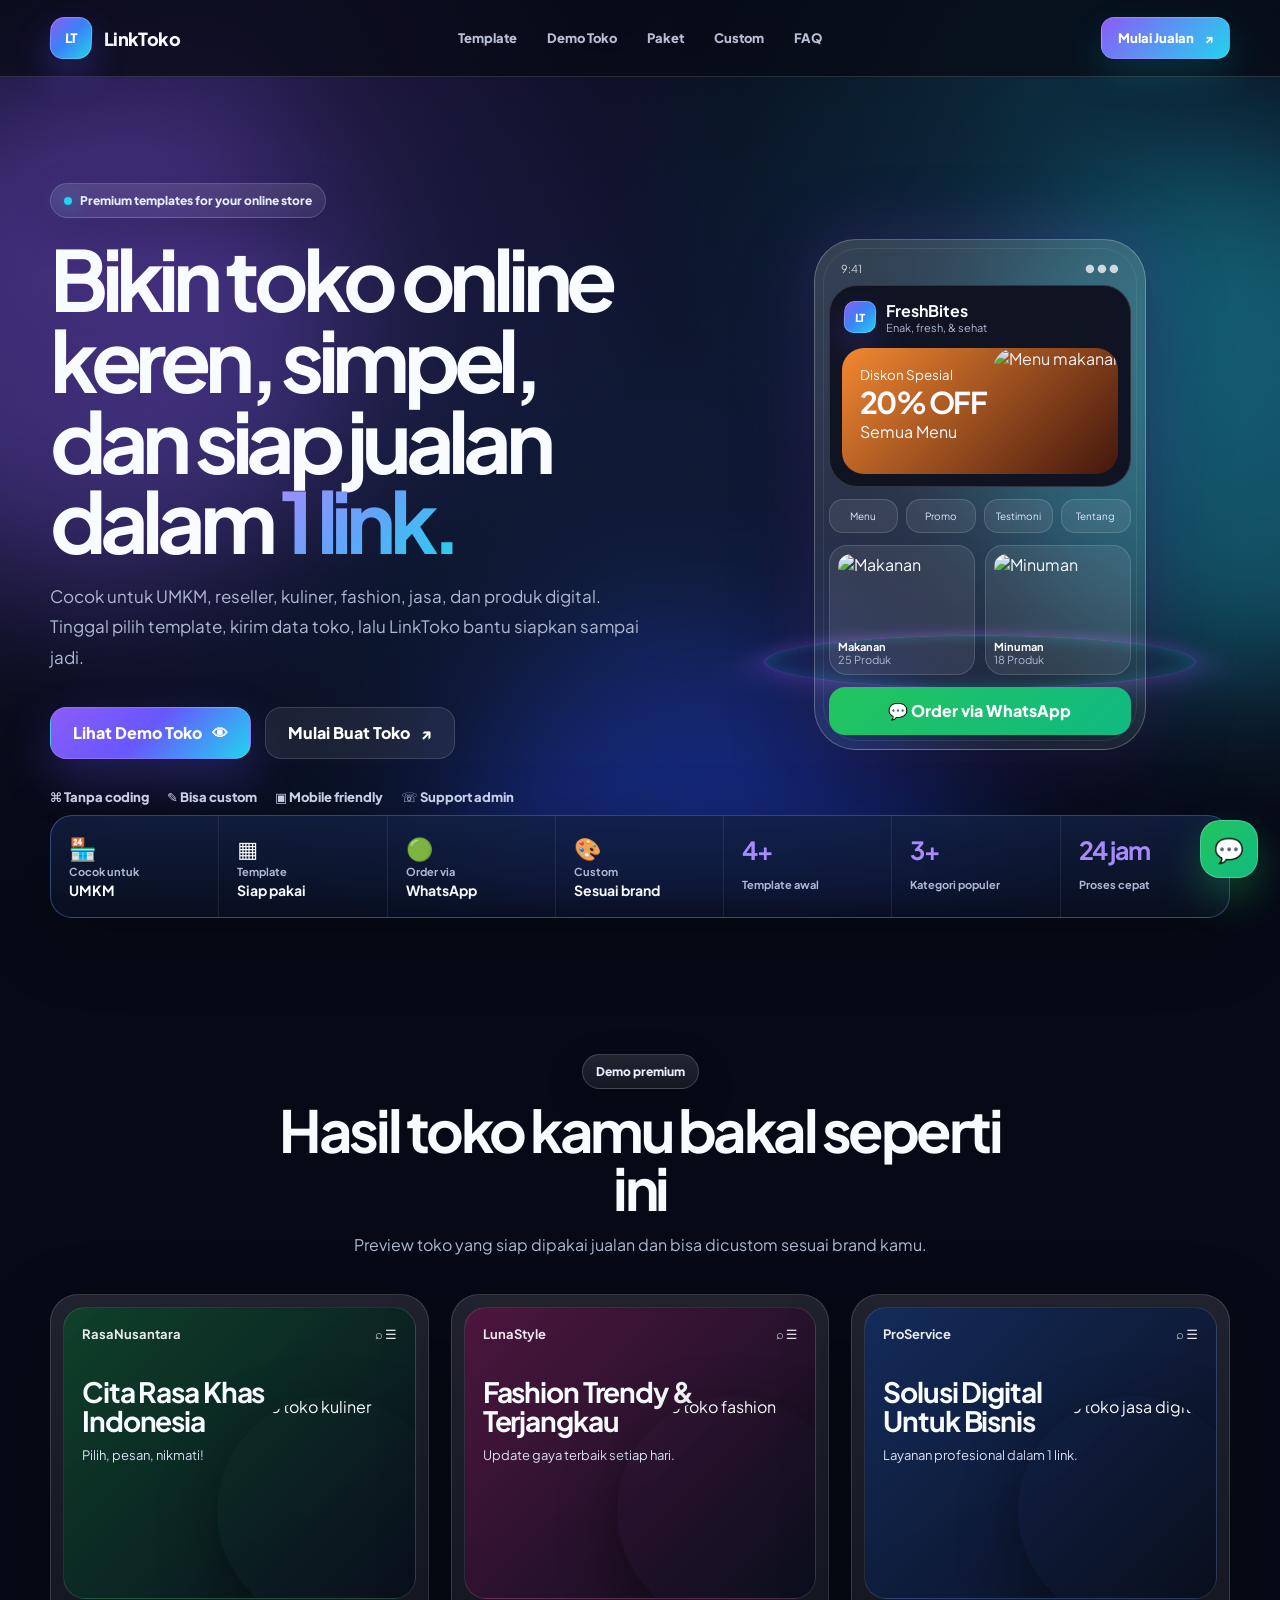
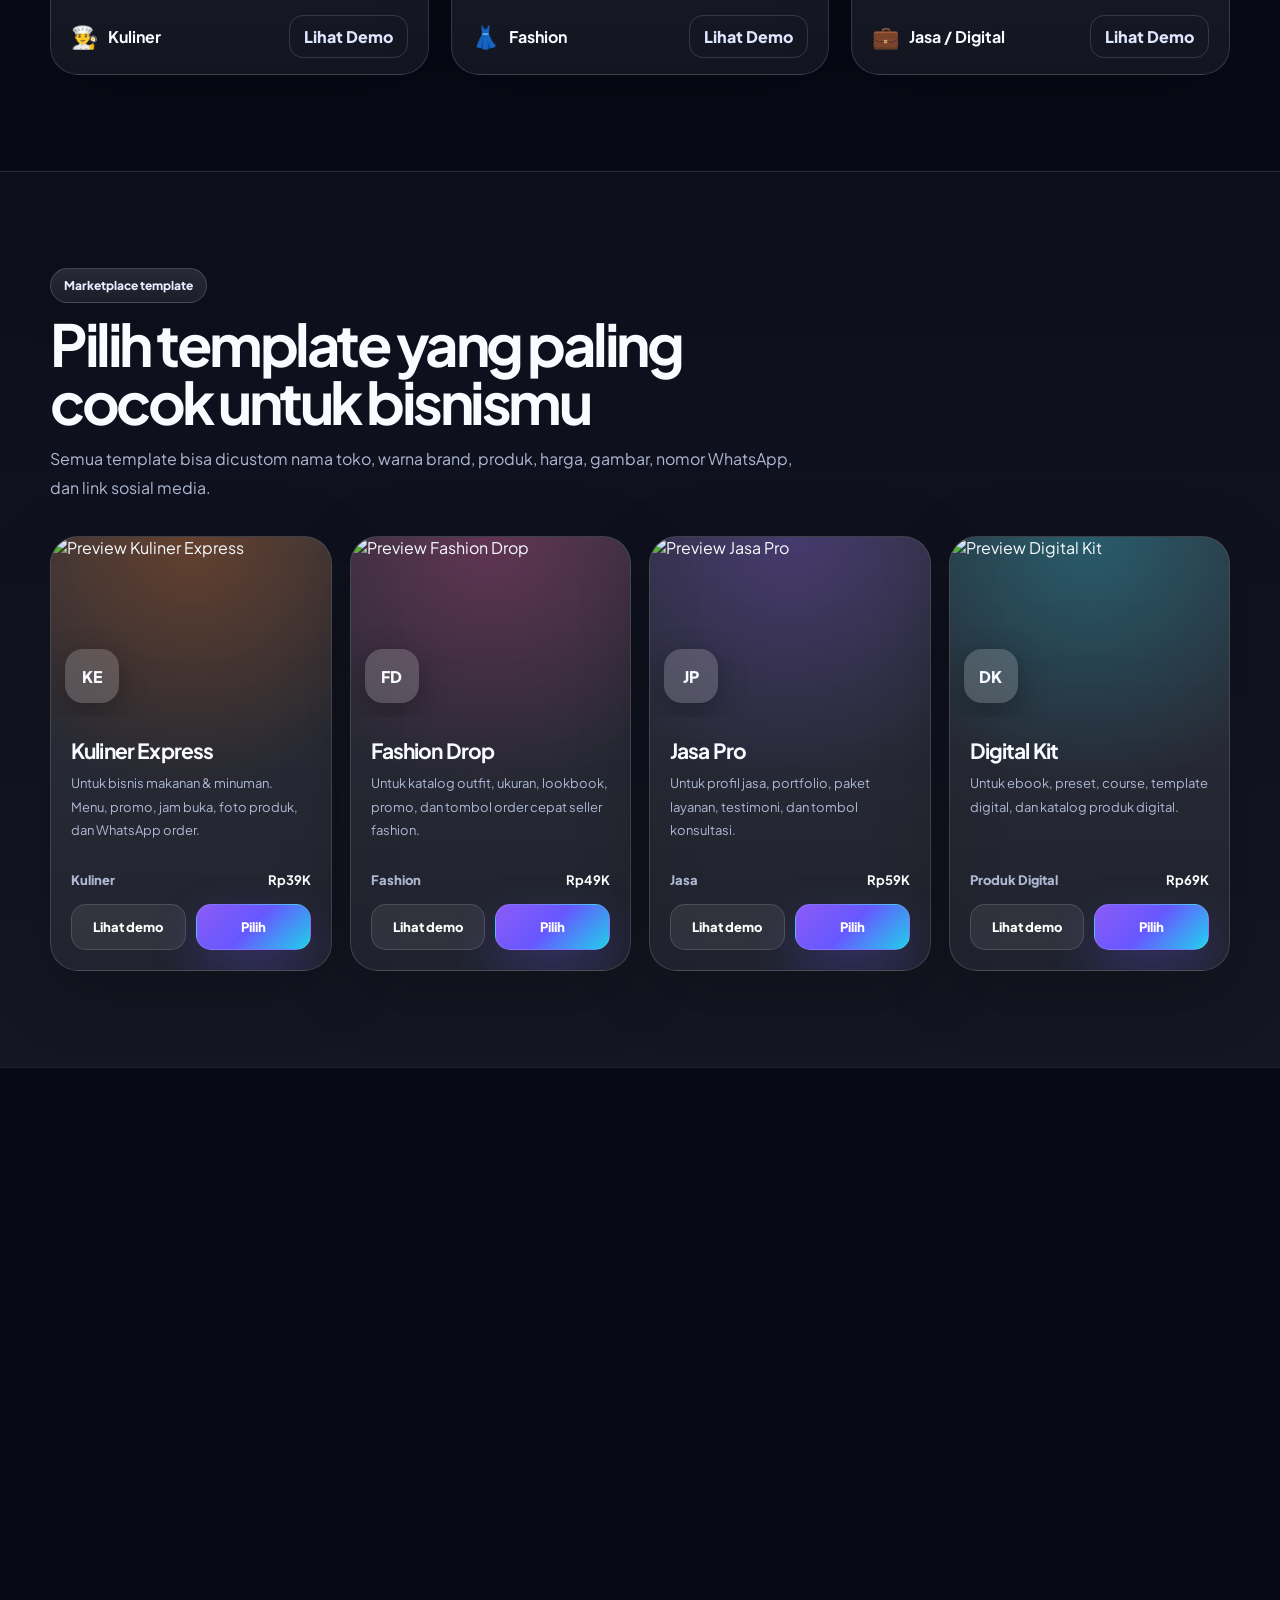
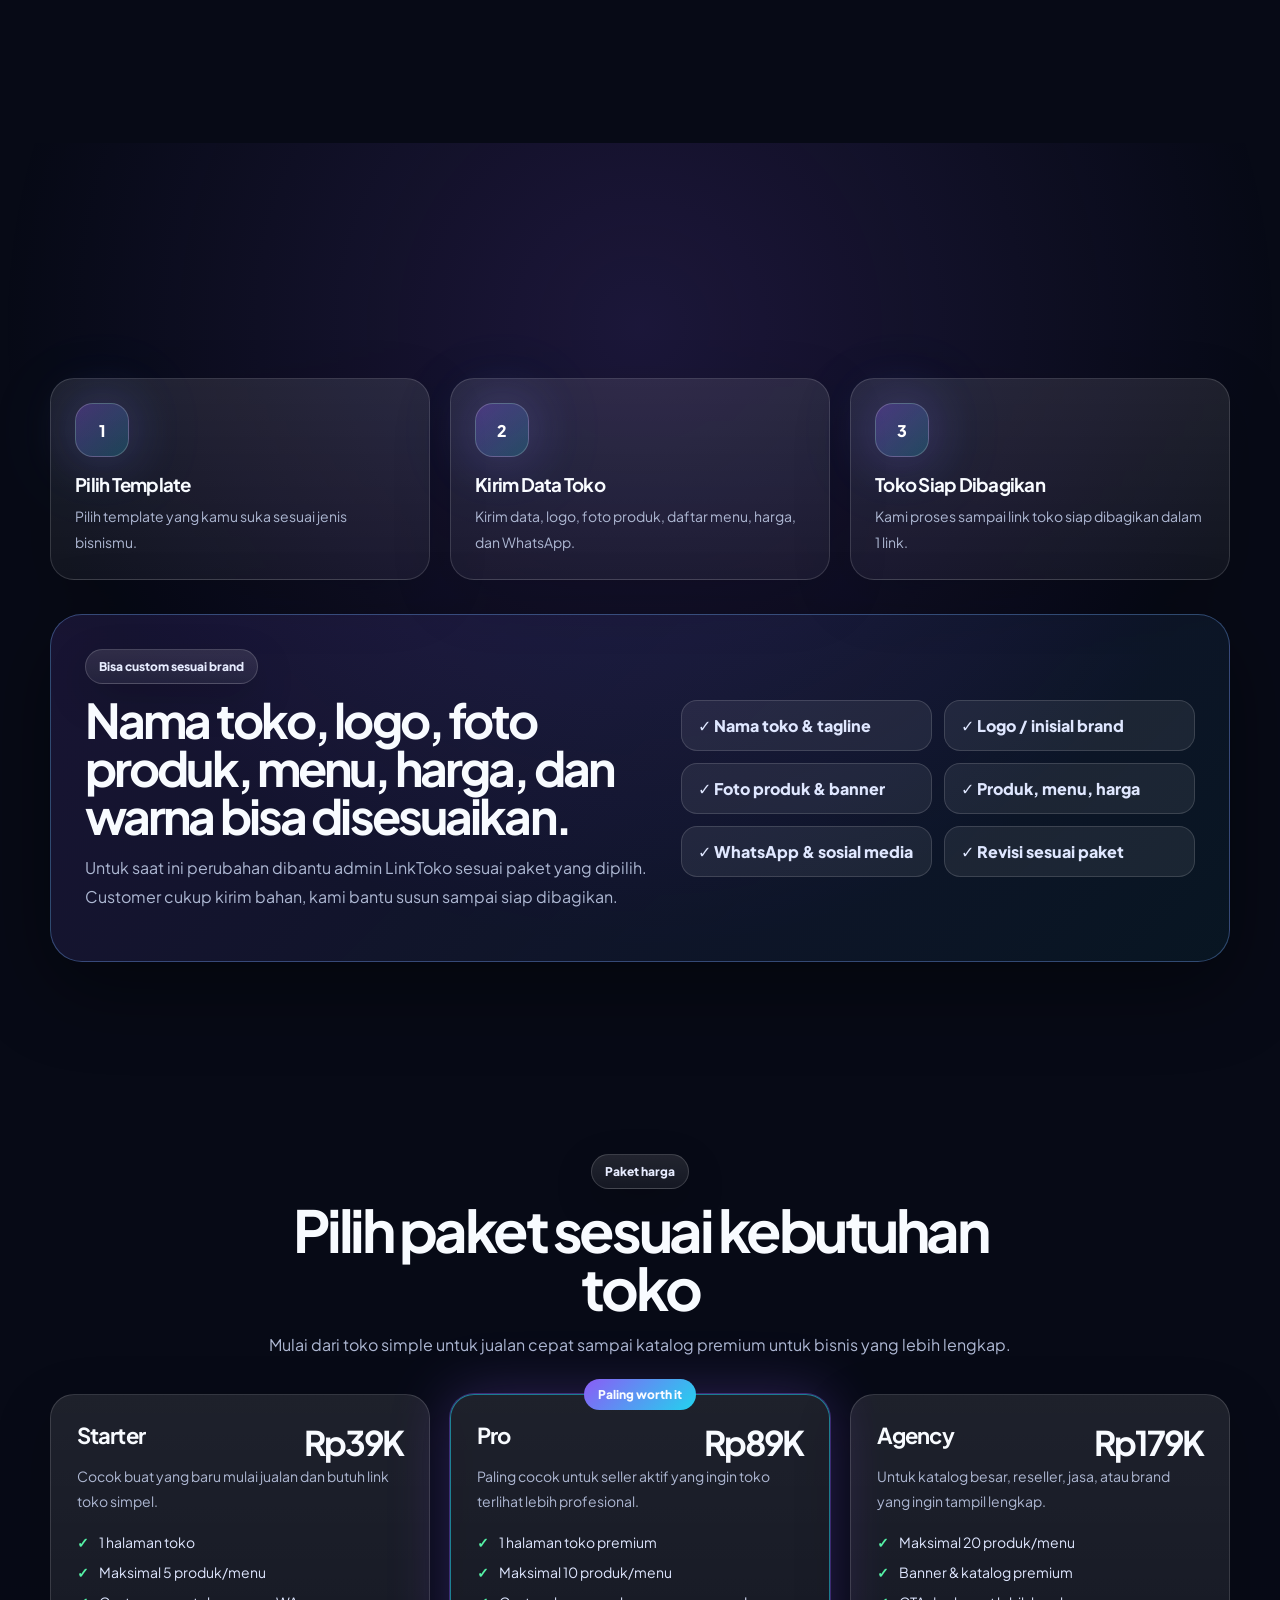
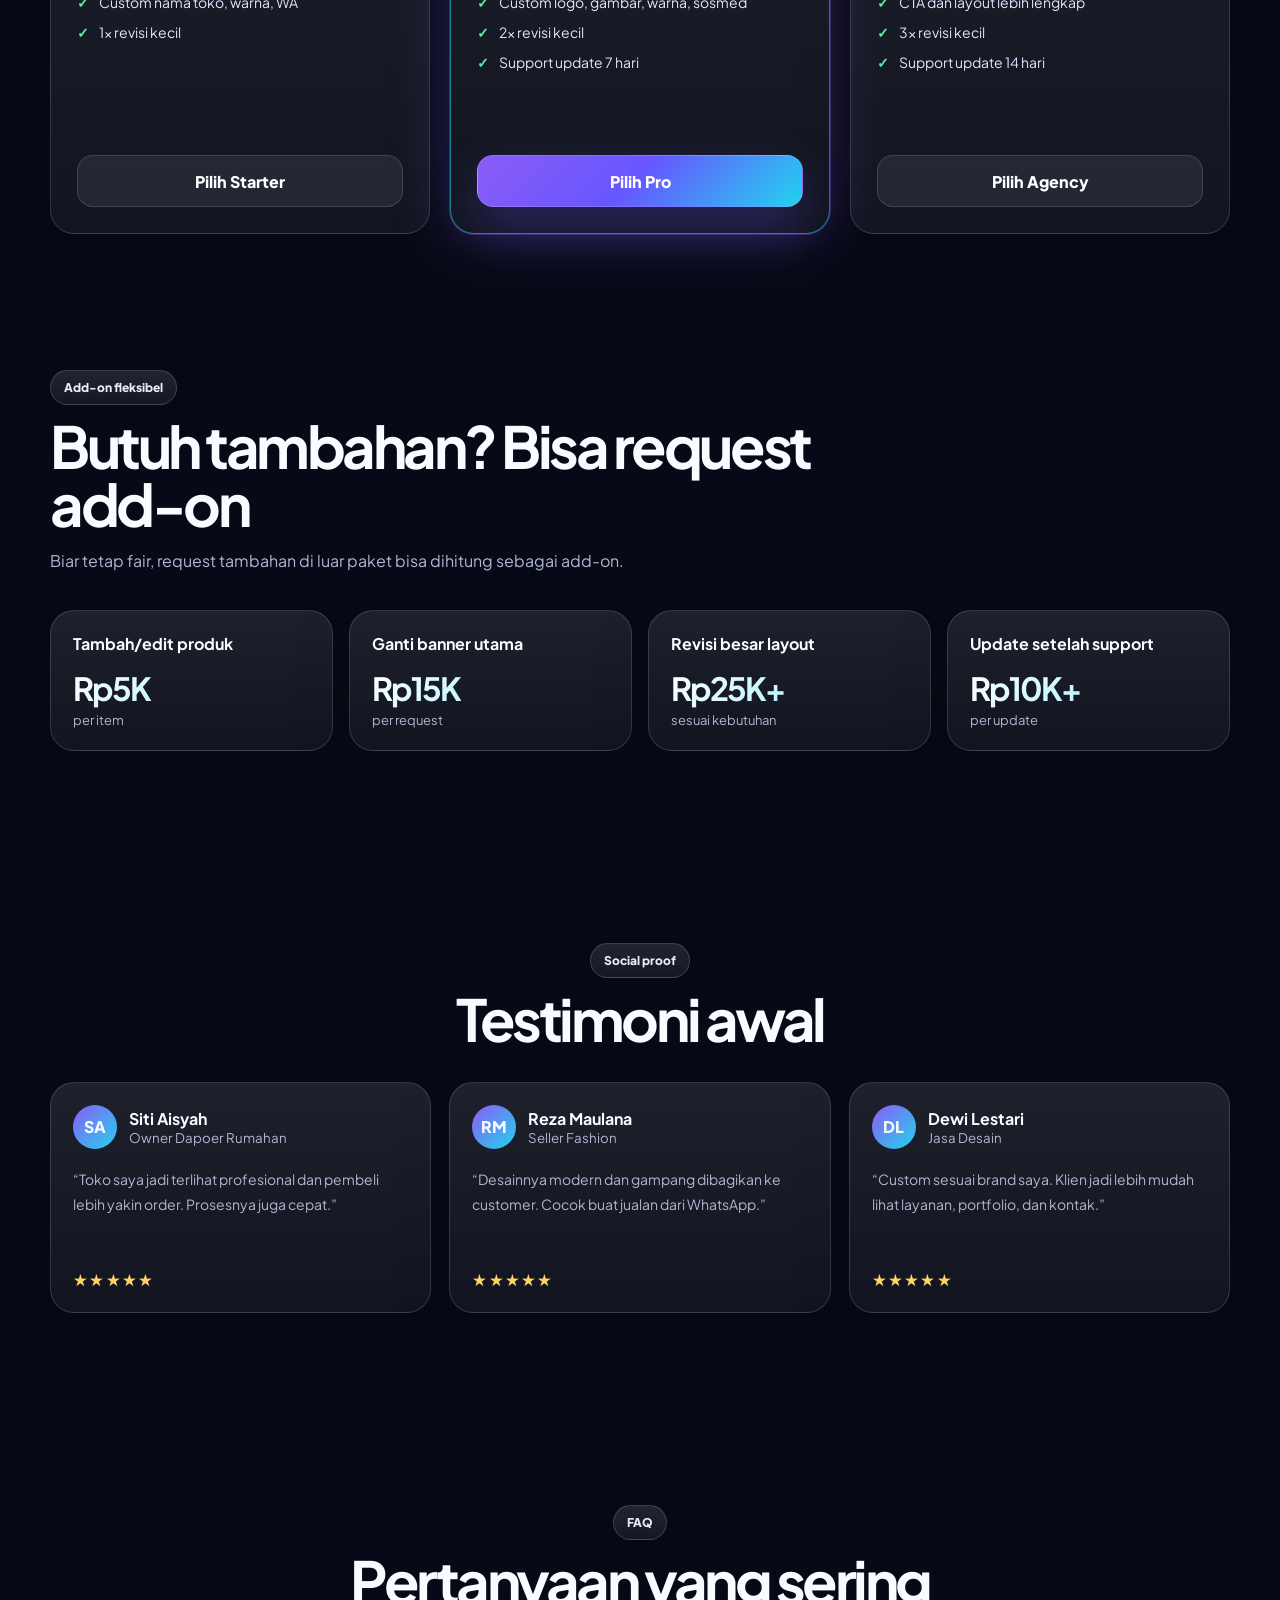
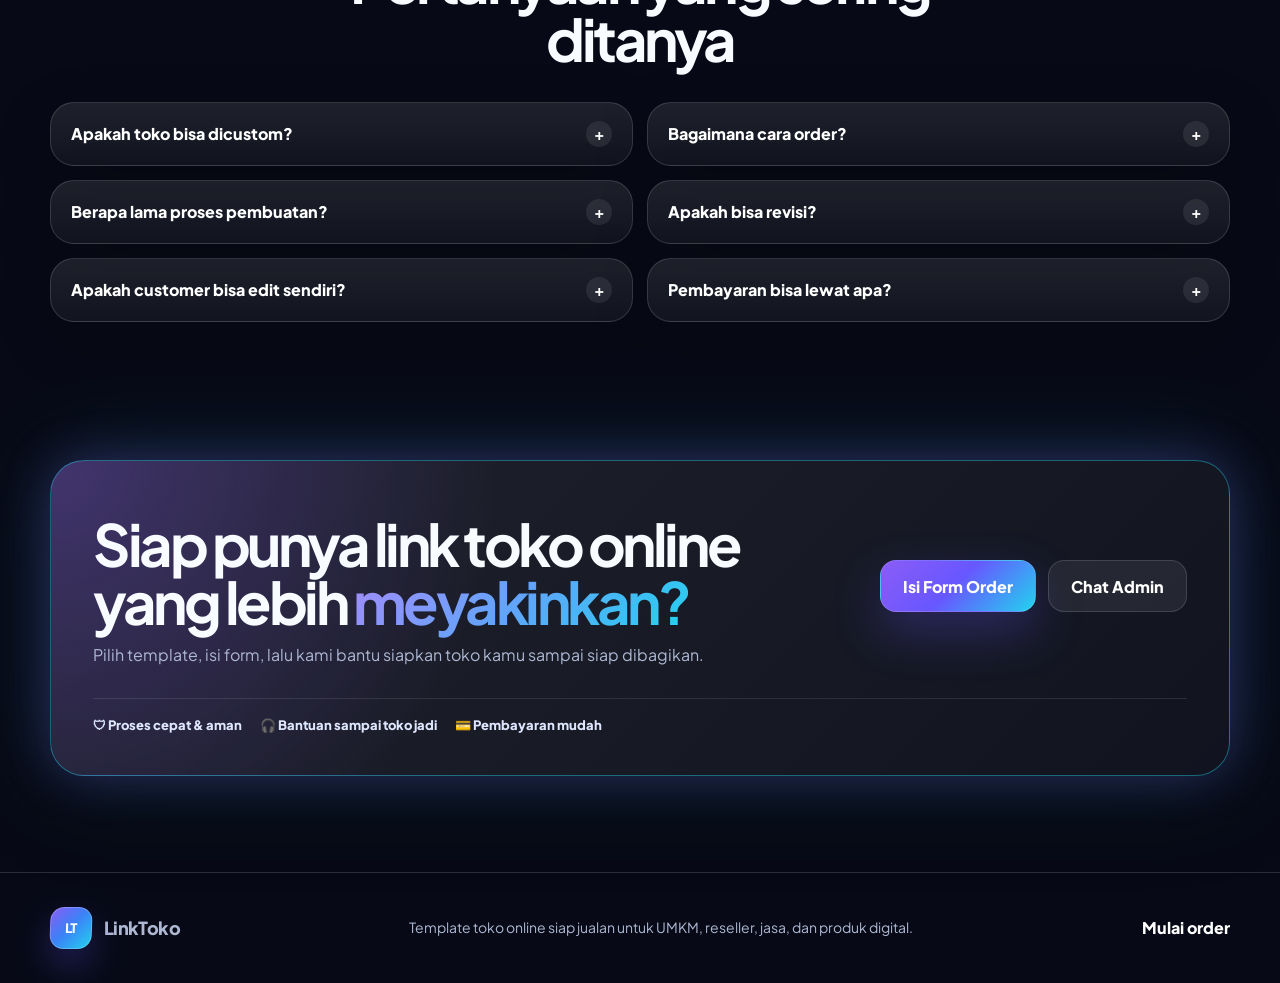
==== commit bbdacbd4: "Add files via upload" ====
--- a/index.html
+++ b/index.html
@@ -3,318 +3,315 @@
 <head>
   <meta charset="utf-8" />
   <meta name="viewport" content="width=device-width, initial-scale=1" />
-  <title>LinkToko - Platform Link Toko Online Siap Edit</title>
-  <meta name="description" content="Jual dan buat link toko online siap pakai. Pilih template, edit brand, terima pesanan via WhatsApp, dan aktifkan pembayaran online." />
-  <meta name="keywords" content="link toko online, template toko online, website UMKM, toko online murah, link jualan" />
+  <title>LinkToko - Template Toko Online Premium Siap Jualan</title>
+  <meta name="description" content="Bikin link toko online keren, simpel, dan siap jualan. Cocok untuk UMKM, reseller, kuliner, fashion, jasa, dan produk digital." />
+  <meta name="keywords" content="template toko online, link toko online, jasa website UMKM, link jualan, toko online murah" />
   <meta property="og:title" content="LinkToko - Link toko online siap jualan" />
-  <meta property="og:description" content="Platform template toko online siap edit untuk UMKM dan kreator." />
+  <meta property="og:description" content="Pilih template, kirim data toko, lalu LinkToko bantu siapkan toko online kamu sampai siap dibagikan." />
   <meta property="og:type" content="website" />
-  <meta name="theme-color" content="#7057ff" />
-  <link rel="preconnect" href="https://fonts.googleapis.com">
-  <link rel="preconnect" href="https://fonts.gstatic.com" crossorigin>
-  <link href="https://fonts.googleapis.com/css2?family=Inter:wght@400;600;700;800;900&display=swap" rel="stylesheet">
+  <meta name="theme-color" content="#080b1a" />
+  <link rel="preconnect" href="https://fonts.googleapis.com" />
+  <link rel="preconnect" href="https://fonts.gstatic.com" crossorigin />
+  <link href="https://fonts.googleapis.com/css2?family=Plus+Jakarta+Sans:wght@400;500;600;700;800;900&display=swap" rel="stylesheet" />
   <link rel="stylesheet" href="styles.css" />
-  <script type="application/ld+json">
-  {
-    "@context": "https://schema.org",
-    "@type": "SoftwareApplication",
-    "name": "LinkToko",
-    "applicationCategory": "BusinessApplication",
-    "operatingSystem": "Web",
-    "offers": {
-      "@type": "Offer",
-      "price": "39000",
-      "priceCurrency": "IDR"
-    },
-    "description": "Platform link toko online siap edit untuk UMKM, kreator, dan reseller."
-  }
-  </script>
 </head>
 <body>
-  <div class="noise"></div>
+  <div class="site-bg" aria-hidden="true">
+    <span class="orb orb-1"></span>
+    <span class="orb orb-2"></span>
+    <span class="orb orb-3"></span>
+    <span class="grid-noise"></span>
+  </div>
+
   <header class="site-header" id="top">
     <nav class="nav container">
       <a class="brand" href="#top" aria-label="LinkToko Home">
-        <span class="brand-mark">LT</span>
-        <span>LinkToko</span>
+        <span class="brand-icon">LT</span>
+        <span class="brand-text">LinkToko</span>
       </a>
       <div class="nav-links" id="navLinks">
         <a href="#templates">Template</a>
-        <a href="#templates">Demo Toko</a>
-        <a href="#generator">Buat Link</a>
+        <a href="#demo">Demo Toko</a>
         <a href="#pricing">Paket</a>
         <a href="#custom">Custom</a>
         <a href="#faq">FAQ</a>
       </div>
-      <a class="btn btn-small btn-ghost" href="#checkout">Mulai Jualan</a>
-      <button class="menu" id="menuBtn" aria-label="Buka menu">Menu</button>
+      <a class="btn btn-nav" href="https://forms.gle/VqqfZQ54HhXaM4mo6" target="_blank" rel="noreferrer">Mulai Jualan <span>↗</span></a>
+      <button class="menu-btn" id="menuBtn" type="button" aria-label="Buka menu">☰</button>
     </nav>
   </header>
 
   <main>
-    <section class="hero container">
-      <div class="hero-copy reveal">
-        <div class="pill">Platform link toko online siap jualan</div>
-        <h1>Jual template website toko. Pembeli tinggal edit, publish, lalu jualan.</h1>
-        <p>
-          LinkToko adalah prototype marketplace untuk jual link toko online. Cocok buat UMKM, reseller, jasa, kuliner, fashion, dan produk digital.
-        </p>
-        <div class="hero-actions">
-          <a class="btn btn-primary" href="#generator">Coba buat link toko</a>
-          <a class="btn btn-secondary" href="#templates">Lihat template</a>
-          <a class="btn btn-ghost" href="https://forms.gle/VqqfZQ54HhXaM4mo6" target="_blank" rel="noreferrer">Isi form order</a>
-        </div>
-        <div class="metrics">
-          <div><strong>4</strong><span>template awal</span></div>
-          <div><strong>3</strong><span>paket jualan</span></div>
-          <div><strong>0%</strong><span>coding untuk pembeli</span></div>
-        </div>
-      </div>
-
-      <div class="hero-visual reveal delay-1" aria-label="Preview aplikasi LinkToko">
-        <div class="browser-card">
-          <div class="browser-dots"><span></span><span></span><span></span></div>
-          <div class="store-preview">
-            <div class="store-banner">
-              <span class="mini-logo">BT</span>
-              <div>
-                <h3 id="heroStoreName">Bakso Turbo</h3>
-                <p id="heroStoreTagline">Makan enak, order cepat.</p>
+    <section class="hero section-pad">
+      <div class="container hero-grid">
+        <div class="hero-copy reveal">
+          <div class="premium-pill">Premium templates for your online store</div>
+          <h1>Bikin toko online keren, simpel, dan siap jualan dalam <span>1 link.</span></h1>
+          <p class="hero-text">Cocok untuk UMKM, reseller, kuliner, fashion, jasa, dan produk digital. Tinggal pilih template, kirim data toko, lalu LinkToko bantu siapkan sampai jadi.</p>
+          <div class="hero-actions">
+            <a class="btn btn-primary" href="#demo">Lihat Demo Toko <span>👁</span></a>
+            <a class="btn btn-soft" href="https://forms.gle/VqqfZQ54HhXaM4mo6" target="_blank" rel="noreferrer">Mulai Buat Toko <span>↗</span></a>
+          </div>
+          <div class="hero-badges" aria-label="Keunggulan singkat">
+            <span>⌘ Tanpa coding</span>
+            <span>✎ Bisa custom</span>
+            <span>▣ Mobile friendly</span>
+            <span>☏ Support admin</span>
+          </div>
+        </div>
+
+        <div class="hero-showcase reveal delay-1">
+          <div class="glow-ring"></div>
+          <div class="phone-premium" aria-label="Mockup toko online di handphone">
+            <div class="phone-head"><span>9:41</span><span>● ● ●</span></div>
+            <div class="phone-card-top">
+              <div class="phone-brand"><span class="brand-icon mini">LT</span><div><b>FreshBites</b><small>Enak, fresh, & sehat</small></div></div>
+              <div class="phone-banner">
+                <div><small>Diskon Spesial</small><strong>20% OFF</strong><span>Semua Menu</span></div>
+                <img src="https://images.unsplash.com/photo-1565299624946-b28f40a0ae38?auto=format&fit=crop&w=360&q=80" alt="Menu makanan" />
               </div>
             </div>
-            <div class="product-grid-mini">
-              <div><b>Bakso Urat</b><span>Rp 18.000</span></div>
-              <div><b>Mie Ayam</b><span>Rp 15.000</span></div>
-              <div><b>Es Teh Jumbo</b><span>Rp 6.000</span></div>
-              <div><b>Paket Hemat</b><span>Rp 25.000</span></div>
-            </div>
-            <button class="fake-pay">Checkout QRIS / VA / E-Wallet</button>
-          </div>
-        </div>
-        <div class="floating-card revenue-card">
-          <span>Omzet template</span>
-          <strong>Rp 4,27 jt</strong>
-          <small>simulasi 48 order x paket Pro</small>
-        </div>
-      </div>
-    </section>
-
-    <section class="section container" id="templates">
-      <div class="section-heading reveal">
-        <span class="eyebrow">Marketplace</span>
-        <h2>Template siap jual yang bisa diedit pembeli</h2>
-        <p>Pembeli tinggal pilih niche, lihat demo toko, ubah nama toko, warna, produk, WhatsApp, dan link pembayaran.</p>
-      </div>
-      <div class="template-grid" id="templateGrid"></div>
-    </section>
-
-    <section class="section builder-section" id="generator">
-      <div class="container builder-layout">
-        <div class="builder-copy reveal">
-          <span class="eyebrow">Generator link</span>
-          <h2>Buat link toko dalam 30 detik</h2>
-          <p>Ini mockup generator. Di versi live, data tersimpan ke Supabase dan link publiknya jadi seperti <b>linktoko.id/s/nama-toko</b>.</p>
-          <form class="builder-form" id="builderForm">
-            <label>
-              Nama toko
-              <input type="text" id="brandInput" value="Kopi Senja" maxlength="32" />
-            </label>
-            <label>
-              Tagline
-              <input type="text" id="taglineInput" value="Ngopi santai, checkout cepat." maxlength="60" />
-            </label>
-            <label>
-              Kategori
-              <select id="categoryInput">
-                <option>Kuliner</option>
-                <option>Fashion</option>
-                <option>Jasa</option>
-                <option>Produk Digital</option>
-              </select>
-            </label>
-            <label>
-              Warna brand
-              <input type="color" id="colorInput" value="#7057ff" />
-            </label>
-            <button class="btn btn-primary" type="submit">Generate link toko</button>
-          </form>
-          <div class="generated-link" id="generatedLink">https://linktoko.id/s/kopi-senja</div>
-        </div>
-        <div class="phone-frame reveal delay-1">
-          <div class="phone-screen" id="phoneScreen">
-            <div class="phone-top"></div>
-            <div class="store-cover">
-              <span class="phone-logo" id="phoneLogo">KS</span>
-              <h3 id="phoneBrand">Kopi Senja</h3>
-              <p id="phoneTagline">Ngopi santai, checkout cepat.</p>
-              <span class="category-badge" id="phoneCategory">Kuliner</span>
-            </div>
-            <div class="phone-products" id="phoneProducts"></div>
-            <button class="phone-cta">Order via WhatsApp</button>
-          </div>
-        </div>
-      </div>
-    </section>
-
-    <section class="section container" id="pricing">
-      <div class="section-heading reveal">
-        <span class="eyebrow">Paket jualan</span>
-        <h2>Pilih paket sesuai kebutuhan toko</h2>
-        <p>Setiap paket bisa custom nama toko, warna, nomor WhatsApp, menu/produk, dan tampilan dasar sesuai kebutuhan customer. Proses edit dibantu admin LinkToko.</p>
-      </div>
-      <div class="pricing-grid">
-        <article class="price-card reveal">
-          <span>Starter</span>
-          <h3>Rp 39K</h3>
-          <p>Cocok buat yang baru mulai jualan dan butuh link toko simpel.</p>
-          <ul>
-            <li>1 halaman toko siap share</li>
-            <li>Maksimal 5 produk/menu</li>
-            <li>Custom nama toko, warna, dan WhatsApp</li>
-            <li>1x revisi kecil</li>
-          </ul>
-          <button class="btn btn-secondary buy-btn" data-plan="Starter" data-price="39000">Beli Starter</button>
-        </article>
-        <article class="price-card highlight reveal delay-1">
-          <div class="best">Paling laku</div>
-          <span>Pro</span>
-          <h3>Rp 89K</h3>
-          <p>Paling worth buat seller yang mau toko terlihat lebih niat.</p>
-          <ul>
-            <li>1 halaman toko premium</li>
-            <li>Maksimal 10 produk/menu</li>
-            <li>Custom logo, gambar, warna, dan sosmed</li>
-            <li>2x revisi kecil + support update 7 hari</li>
-          </ul>
-          <button class="btn btn-primary buy-btn" data-plan="Pro" data-price="89000">Beli Pro</button>
-        </article>
-        <article class="price-card reveal delay-2">
-          <span>Agency</span>
-          <h3>Rp 179K</h3>
-          <p>Untuk katalog lebih besar, reseller, jasa, atau brand yang mau tampil lebih lengkap.</p>
-          <ul>
-            <li>1 halaman toko/katalog premium</li>
-            <li>Maksimal 20 produk/menu</li>
-            <li>Custom banner, gambar, katalog, CTA</li>
-            <li>3x revisi kecil + support update 14 hari</li>
-          </ul>
-          <button class="btn btn-secondary buy-btn" data-plan="Agency" data-price="179000">Beli Agency</button>
-        </article>
-      </div>
-      <p class="price-note reveal">Butuh update tambahan setelah toko selesai? Bisa pakai add-on mulai dari Rp5.000.</p>
-    </section>
-
-    <section class="section custom-section" id="custom">
-      <div class="container custom-layout">
+            <div class="phone-icons">
+              <span>Menu</span><span>Promo</span><span>Testimoni</span><span>Tentang</span>
+            </div>
+            <div class="phone-products">
+              <div><img src="https://images.unsplash.com/photo-1504674900247-0877df9cc836?auto=format&fit=crop&w=220&q=80" alt="Makanan" /><b>Makanan</b><small>25 Produk</small></div>
+              <div><img src="https://images.unsplash.com/photo-1544145945-f90425340c7e?auto=format&fit=crop&w=220&q=80" alt="Minuman" /><b>Minuman</b><small>18 Produk</small></div>
+            </div>
+            <button class="phone-wa">💬 Order via WhatsApp</button>
+          </div>
+        </div>
+      </div>
+
+      <div class="container trust-strip reveal delay-2">
+        <div><span>🏪</span><small>Cocok untuk</small><b>UMKM</b></div>
+        <div><span>▦</span><small>Template</small><b>Siap pakai</b></div>
+        <div><span>🟢</span><small>Order via</small><b>WhatsApp</b></div>
+        <div><span>🎨</span><small>Custom</small><b>Sesuai brand</b></div>
+        <div class="stat"><strong>4+</strong><small>Template awal</small></div>
+        <div class="stat"><strong>3+</strong><small>Kategori populer</small></div>
+        <div class="stat"><strong>24 jam</strong><small>Proses cepat</small></div>
+      </div>
+    </section>
+
+    <section class="section" id="demo">
+      <div class="container">
+        <div class="section-heading center reveal">
+          <span class="eyebrow">Demo premium</span>
+          <h2>Hasil toko kamu bakal seperti ini</h2>
+          <p>Preview toko yang siap dipakai jualan dan bisa dicustom sesuai brand kamu.</p>
+        </div>
+        <div class="demo-showcase">
+          <article class="demo-card green reveal">
+            <div class="demo-preview">
+              <div class="demo-top"><b>RasaNusantara</b><span>⌕ ☰</span></div>
+              <h3>Cita Rasa Khas Indonesia</h3>
+              <p>Pilih, pesan, nikmati!</p>
+              <img src="https://images.unsplash.com/photo-1512058564366-18510be2db19?auto=format&fit=crop&w=700&q=80" alt="Demo toko kuliner" />
+            </div>
+            <div class="demo-foot"><div><span>👨‍🍳</span><b>Kuliner</b></div><a href="demos/kuliner-express.html" target="_blank" rel="noreferrer">Lihat Demo</a></div>
+          </article>
+          <article class="demo-card rose reveal delay-1">
+            <div class="demo-preview">
+              <div class="demo-top"><b>LunaStyle</b><span>⌕ ☰</span></div>
+              <h3>Fashion Trendy & Terjangkau</h3>
+              <p>Update gaya terbaik setiap hari.</p>
+              <img src="https://images.unsplash.com/photo-1483985988355-763728e1935b?auto=format&fit=crop&w=700&q=80" alt="Demo toko fashion" />
+            </div>
+            <div class="demo-foot"><div><span>👗</span><b>Fashion</b></div><a href="demos/fashion-drop.html" target="_blank" rel="noreferrer">Lihat Demo</a></div>
+          </article>
+          <article class="demo-card blue reveal delay-2">
+            <div class="demo-preview">
+              <div class="demo-top"><b>ProService</b><span>⌕ ☰</span></div>
+              <h3>Solusi Digital Untuk Bisnis</h3>
+              <p>Layanan profesional dalam 1 link.</p>
+              <img src="https://images.unsplash.com/photo-1551288049-bebda4e38f71?auto=format&fit=crop&w=700&q=80" alt="Demo toko jasa digital" />
+            </div>
+            <div class="demo-foot"><div><span>💼</span><b>Jasa / Digital</b></div><a href="demos/jasa-pro.html" target="_blank" rel="noreferrer">Lihat Demo</a></div>
+          </article>
+        </div>
+      </div>
+    </section>
+
+    <section class="section template-section" id="templates">
+      <div class="container">
         <div class="section-heading reveal">
-          <span class="eyebrow">Bisa custom</span>
-          <h2>Customer tinggal kirim bahan, LinkToko bantu susun sampai siap dipakai</h2>
-          <p>Untuk versi awal, customer belum login/edit sendiri. Semua perubahan dibantu admin sesuai paket, jadi cocok buat UMKM yang mau praktis tanpa pusing coding.</p>
-        </div>
-        <div class="scope-grid">
-          <div class="scope-card reveal"><span>🏪</span><b>Identitas toko</b><p>Nama toko, logo, inisial, warna brand, tagline, dan deskripsi singkat.</p></div>
-          <div class="scope-card reveal"><span>🖼️</span><b>Visual produk</b><p>Foto produk, banner promo, gambar utama, badge bestseller, dan highlight katalog.</p></div>
-          <div class="scope-card reveal"><span>🛒</span><b>Menu & katalog</b><p>Daftar produk/menu, harga, stok, kategori, promo, dan tombol order WhatsApp.</p></div>
-          <div class="scope-card reveal"><span>📲</span><b>Kontak & sosial</b><p>WhatsApp, Instagram, TikTok, Shopee, lokasi, jam buka, dan catatan order.</p></div>
-        </div>
-      </div>
-    </section>
-
-    <section class="section container" id="addons">
-      <div class="section-heading reveal">
-        <span class="eyebrow">Add-on</span>
-        <h2>Tambahan layanan kalau customer minta lebih</h2>
-        <p>Biar kerjaan tetap rapi dan nggak kebanyakan revisi gratis, update tambahan bisa dihitung sebagai add-on.</p>
-      </div>
-      <div class="addon-grid">
-        <div class="addon-card reveal"><b>Tambah/edit produk</b><strong>Rp 5K / item</strong><p>Untuk tambah nama produk, harga, deskripsi, atau stok.</p></div>
-        <div class="addon-card reveal"><b>Ganti banner/gambar utama</b><strong>Rp 15K</strong><p>Untuk update hero image, cover toko, atau banner promo.</p></div>
-        <div class="addon-card reveal"><b>Revisi besar layout</b><strong>Mulai Rp 25K</strong><p>Untuk request yang mengubah struktur halaman cukup banyak.</p></div>
-        <div class="addon-card reveal"><b>Update setelah support</b><strong>Mulai Rp 10K</strong><p>Untuk perubahan setelah masa support paket selesai.</p></div>
-      </div>
-    </section>
-
-    <section class="section container" id="faq">
-      <div class="faq-layout">
+          <span class="eyebrow">Marketplace template</span>
+          <h2>Pilih template yang paling cocok untuk bisnismu</h2>
+          <p>Semua template bisa dicustom nama toko, warna brand, produk, harga, gambar, nomor WhatsApp, dan link sosial media.</p>
+        </div>
+        <div class="template-grid" id="templateGrid"></div>
+      </div>
+    </section>
+
+    <section class="section" id="why">
+      <div class="container">
+        <div class="section-heading center reveal">
+          <span class="eyebrow">Kenapa LinkToko?</span>
+          <h2>Terlihat profesional, tanpa ribet teknis</h2>
+          <p>LinkToko dibuat untuk seller yang ingin punya tampilan jualan lebih rapi tanpa harus bikin website dari nol.</p>
+        </div>
+        <div class="feature-grid">
+          <article class="feature-card reveal"><span>🚀</span><h3>Siap Pakai</h3><p>Tinggal pilih template, isi data, lalu toko kamu kami bantu siapkan.</p></article>
+          <article class="feature-card reveal"><span>🎨</span><h3>Bisa Custom</h3><p>Warna, logo, konten, produk, dan WhatsApp bisa disesuaikan.</p></article>
+          <article class="feature-card reveal"><span>🏪</span><h3>Cocok untuk UMKM</h3><p>Dirancang khusus untuk bisnis kecil yang ingin tampil meyakinkan.</p></article>
+          <article class="feature-card reveal"><span>⌘</span><h3>Tanpa Coding</h3><p>Tidak perlu edit teknis sendiri. Admin LinkToko yang bantu proses.</p></article>
+          <article class="feature-card reveal"><span>📱</span><h3>Mobile First</h3><p>Tampilan optimal di HP dan nyaman dibagikan ke sosial media.</p></article>
+          <article class="feature-card reveal"><span>⚡</span><h3>Proses Cepat</h3><p>Pengerjaan kilat supaya toko kamu bisa cepat online dan dipakai jualan.</p></article>
+        </div>
+      </div>
+    </section>
+
+    <section class="section how-section" id="custom">
+      <div class="container">
+        <div class="section-heading center reveal">
+          <span class="eyebrow">Cara kerja</span>
+          <h2>Cara kerjanya simpel</h2>
+        </div>
+        <div class="steps-line">
+          <article class="step-card reveal"><span>1</span><h3>Pilih Template</h3><p>Pilih template yang kamu suka sesuai jenis bisnismu.</p></article>
+          <article class="step-card reveal delay-1"><span>2</span><h3>Kirim Data Toko</h3><p>Kirim data, logo, foto produk, daftar menu, harga, dan WhatsApp.</p></article>
+          <article class="step-card reveal delay-2"><span>3</span><h3>Toko Siap Dibagikan</h3><p>Kami proses sampai link toko siap dibagikan dalam 1 link.</p></article>
+        </div>
+
+        <div class="custom-panel reveal">
+          <div>
+            <span class="eyebrow">Bisa custom sesuai brand</span>
+            <h2>Nama toko, logo, foto produk, menu, harga, dan warna bisa disesuaikan.</h2>
+            <p>Untuk saat ini perubahan dibantu admin LinkToko sesuai paket yang dipilih. Customer cukup kirim bahan, kami bantu susun sampai siap dibagikan.</p>
+          </div>
+          <div class="custom-list">
+            <span>✓ Nama toko & tagline</span>
+            <span>✓ Logo / inisial brand</span>
+            <span>✓ Foto produk & banner</span>
+            <span>✓ Produk, menu, harga</span>
+            <span>✓ WhatsApp & sosial media</span>
+            <span>✓ Revisi sesuai paket</span>
+          </div>
+        </div>
+      </div>
+    </section>
+
+    <section class="section" id="pricing">
+      <div class="container">
+        <div class="section-heading center reveal">
+          <span class="eyebrow">Paket harga</span>
+          <h2>Pilih paket sesuai kebutuhan toko</h2>
+          <p>Mulai dari toko simple untuk jualan cepat sampai katalog premium untuk bisnis yang lebih lengkap.</p>
+        </div>
+        <div class="pricing-grid">
+          <article class="price-card reveal">
+            <div><h3>Starter</h3><strong>Rp39K</strong></div>
+            <p>Cocok buat yang baru mulai jualan dan butuh link toko simpel.</p>
+            <ul>
+              <li>1 halaman toko</li>
+              <li>Maksimal 5 produk/menu</li>
+              <li>Custom nama toko, warna, WA</li>
+              <li>1x revisi kecil</li>
+            </ul>
+            <a class="btn btn-soft buy-btn" data-plan="Starter" href="https://forms.gle/VqqfZQ54HhXaM4mo6" target="_blank" rel="noreferrer">Pilih Starter</a>
+          </article>
+          <article class="price-card featured reveal delay-1">
+            <div class="popular">Paling worth it</div>
+            <div><h3>Pro</h3><strong>Rp89K</strong></div>
+            <p>Paling cocok untuk seller aktif yang ingin toko terlihat lebih profesional.</p>
+            <ul>
+              <li>1 halaman toko premium</li>
+              <li>Maksimal 10 produk/menu</li>
+              <li>Custom logo, gambar, warna, sosmed</li>
+              <li>2x revisi kecil</li>
+              <li>Support update 7 hari</li>
+            </ul>
+            <a class="btn btn-primary buy-btn" data-plan="Pro" href="https://forms.gle/VqqfZQ54HhXaM4mo6" target="_blank" rel="noreferrer">Pilih Pro</a>
+          </article>
+          <article class="price-card reveal delay-2">
+            <div><h3>Agency</h3><strong>Rp179K</strong></div>
+            <p>Untuk katalog besar, reseller, jasa, atau brand yang ingin tampil lengkap.</p>
+            <ul>
+              <li>Maksimal 20 produk/menu</li>
+              <li>Banner & katalog premium</li>
+              <li>CTA dan layout lebih lengkap</li>
+              <li>3x revisi kecil</li>
+              <li>Support update 14 hari</li>
+            </ul>
+            <a class="btn btn-soft buy-btn" data-plan="Agency" href="https://forms.gle/VqqfZQ54HhXaM4mo6" target="_blank" rel="noreferrer">Pilih Agency</a>
+          </article>
+        </div>
+      </div>
+    </section>
+
+    <section class="section addon-section">
+      <div class="container">
         <div class="section-heading reveal">
+          <span class="eyebrow">Add-on fleksibel</span>
+          <h2>Butuh tambahan? Bisa request add-on</h2>
+          <p>Biar tetap fair, request tambahan di luar paket bisa dihitung sebagai add-on.</p>
+        </div>
+        <div class="addon-grid">
+          <article><b>Tambah/edit produk</b><strong>Rp5K</strong><span>per item</span></article>
+          <article><b>Ganti banner utama</b><strong>Rp15K</strong><span>per request</span></article>
+          <article><b>Revisi besar layout</b><strong>Rp25K+</strong><span>sesuai kebutuhan</span></article>
+          <article><b>Update setelah support</b><strong>Rp10K+</strong><span>per update</span></article>
+        </div>
+      </div>
+    </section>
+
+    <section class="section testimonials">
+      <div class="container">
+        <div class="section-heading center reveal">
+          <span class="eyebrow">Social proof</span>
+          <h2>Testimoni awal</h2>
+        </div>
+        <div class="testimonial-grid">
+          <article class="testimonial-card reveal"><div><span>SA</span><div><b>Siti Aisyah</b><small>Owner Dapoer Rumahan</small></div></div><p>“Toko saya jadi terlihat profesional dan pembeli lebih yakin order. Prosesnya juga cepat.”</p><strong>★★★★★</strong></article>
+          <article class="testimonial-card reveal delay-1"><div><span>RM</span><div><b>Reza Maulana</b><small>Seller Fashion</small></div></div><p>“Desainnya modern dan gampang dibagikan ke customer. Cocok buat jualan dari WhatsApp.”</p><strong>★★★★★</strong></article>
+          <article class="testimonial-card reveal delay-2"><div><span>DL</span><div><b>Dewi Lestari</b><small>Jasa Desain</small></div></div><p>“Custom sesuai brand saya. Klien jadi lebih mudah lihat layanan, portfolio, dan kontak.”</p><strong>★★★★★</strong></article>
+        </div>
+      </div>
+    </section>
+
+    <section class="section" id="faq">
+      <div class="container">
+        <div class="section-heading center reveal">
           <span class="eyebrow">FAQ</span>
-          <h2>Pertanyaan yang sering ditanyakan</h2>
-          <p>Bagian ini bantu customer paham sebelum order, jadi chat admin nggak penuh pertanyaan berulang.</p>
-        </div>
-        <div class="faq-list reveal delay-1">
-          <details open>
-            <summary>Apakah toko bisa dicustom?</summary>
-            <p>Bisa. Nama toko, logo, warna, foto produk, daftar menu, harga, nomor WhatsApp, dan link sosial media bisa disesuaikan.</p>
-          </details>
-          <details>
-            <summary>Apakah saya bisa edit sendiri?</summary>
-            <p>Untuk saat ini belum pakai dashboard edit sendiri. Perubahan toko dibantu oleh admin LinkToko sesuai paket yang dipilih.</p>
-          </details>
-          <details>
-            <summary>Berapa lama proses pengerjaan?</summary>
-            <p>Starter biasanya 1x24 jam, Pro 1-2 hari, dan Agency 2-3 hari setelah data toko dan pembayaran dikonfirmasi.</p>
-          </details>
-          <details>
-            <summary>Pembayaran bisa lewat apa?</summary>
-            <p>Pembayaran manual tersedia via SeaBank, PayPal, dan DANA. Detail pembayaran akan dikirim lewat WhatsApp admin.</p>
-          </details>
-          <details>
-            <summary>Kalau mau tambah produk setelah selesai?</summary>
-            <p>Bisa. Tambah atau edit produk dihitung sebagai add-on mulai dari Rp5.000 per item, tergantung kebutuhan.</p>
-          </details>
-        </div>
-      </div>
-    </section>
-
-    <section class="section checkout-section" id="checkout">
-      <div class="container checkout-card reveal">
+          <h2>Pertanyaan yang sering ditanya</h2>
+        </div>
+        <div class="faq-grid">
+          <article class="faq-item reveal"><button type="button"><span>Apakah toko bisa dicustom?</span><b>+</b></button><p>Bisa. Nama toko, logo, warna, foto produk, daftar menu, harga, nomor WhatsApp, dan link sosial media bisa disesuaikan.</p></article>
+          <article class="faq-item reveal"><button type="button"><span>Bagaimana cara order?</span><b>+</b></button><p>Pilih template, isi form order, lalu admin akan menghubungi via WhatsApp untuk konfirmasi data dan pembayaran.</p></article>
+          <article class="faq-item reveal"><button type="button"><span>Berapa lama proses pembuatan?</span><b>+</b></button><p>Estimasi mulai dari 1x24 jam, tergantung paket dan kelengkapan data yang dikirim.</p></article>
+          <article class="faq-item reveal"><button type="button"><span>Apakah bisa revisi?</span><b>+</b></button><p>Bisa. Jumlah revisi mengikuti paket: Starter 1x, Pro 2x, dan Agency 3x revisi kecil.</p></article>
+          <article class="faq-item reveal"><button type="button"><span>Apakah customer bisa edit sendiri?</span><b>+</b></button><p>Untuk saat ini perubahan toko dibantu admin LinkToko. Customer cukup kirim data, lalu admin bantu susun sampai jadi.</p></article>
+          <article class="faq-item reveal"><button type="button"><span>Pembayaran bisa lewat apa?</span><b>+</b></button><p>Pembayaran tersedia via SeaBank, PayPal, dan DANA. Detail pembayaran dikirim lewat WhatsApp setelah order dikonfirmasi.</p></article>
+        </div>
+      </div>
+    </section>
+
+    <section class="section final-section">
+      <div class="container final-cta reveal">
         <div>
-          <span class="eyebrow">Checkout demo</span>
-          <h2>Mulai order lewat form, lanjut konfirmasi di WhatsApp</h2>
-          <p>Customer isi form dulu supaya data toko rapi: nama brand, warna, logo/foto, daftar produk, jam buka, lokasi, dan request khusus. Setelah itu admin kirim detail pembayaran via WhatsApp.</p>
-        </div>
-        <div class="checkout-box">
-          <label>Paket terpilih</label>
-          <input id="checkoutPlan" value="Pro - Rp 89.000" readonly />
-          <label>Nama pembeli</label>
-          <input id="buyerName" placeholder="Nama kamu" />
-          <label>WhatsApp</label>
-          <input id="buyerPhone" placeholder="08xxxxxxxxxx" />
-          <a class="btn btn-primary" id="orderForm" href="https://forms.gle/VqqfZQ54HhXaM4mo6" target="_blank" rel="noreferrer">Isi Form Order</a>
-          <a class="btn btn-wa" id="waOrder" target="_blank" rel="noreferrer">Chat Admin WhatsApp</a>
-          <div class="payment-note">
-            <b>Pembayaran manual:</b> SeaBank atas nama DIAN PRATAMA, PayPal <span>paypal.me/Dyan2001</span>, atau DANA. Detail nomor tujuan dan konfirmasi pembayaran lewat WhatsApp admin.
-          </div>
-        </div>
-      </div>
-    </section>
-
-    <section class="section container" id="monetize">
-      <div class="section-heading reveal">
-        <span class="eyebrow">Monetisasi</span>
-        <h2>5 jalur duit dari platform ini</h2>
-      </div>
-      <div class="money-grid">
-        <div class="money-card reveal"><b>1. Jual template</b><p>Harga sekali beli: Starter, Pro, Agency.</p></div>
-        <div class="money-card reveal"><b>2. Add-on bulanan</b><p>Biaya opsional untuk maintenance, update produk, analytics, dan katalog.</p></div>
-        <div class="money-card reveal"><b>3. Fee transaksi</b><p>Nanti bisa ambil 1-3% setelah payment gateway aktif.</p></div>
-        <div class="money-card reveal"><b>4. Add-on jasa</b><p>Tambah produk, update banner, revisi layout, domain, logo, copywriting, dan upload produk.</p></div>
-        <div class="money-card reveal"><b>5. Featured listing</b><p>Seller bayar agar template atau toko mereka tampil paling atas.</p></div>
+          <h2>Siap punya link toko online yang lebih <span>meyakinkan?</span></h2>
+          <p>Pilih template, isi form, lalu kami bantu siapkan toko kamu sampai siap dibagikan.</p>
+        </div>
+        <div class="final-actions">
+          <a class="btn btn-primary" href="https://forms.gle/VqqfZQ54HhXaM4mo6" target="_blank" rel="noreferrer">Isi Form Order</a>
+          <a class="btn btn-soft" href="https://wa.me/6287838815588?text=Halo%20LinkToko,%20saya%20mau%20konsultasi%20dulu%20sebelum%20order." target="_blank" rel="noreferrer">Chat Admin</a>
+        </div>
+        <div class="final-notes"><span>🛡 Proses cepat & aman</span><span>🎧 Bantuan sampai toko jadi</span><span>💳 Pembayaran mudah</span></div>
       </div>
     </section>
   </main>
 
   <footer class="footer">
     <div class="container footer-inner">
-      <div>
-        <a class="brand" href="#top"><span class="brand-mark">LT</span><span>LinkToko</span></a>
-        <p>Prototype platform link toko online siap edit.</p>
-      </div>
-      <a class="btn btn-small btn-ghost" href="https://forms.gle/VqqfZQ54HhXaM4mo6" target="_blank" rel="noreferrer">Isi Form Order</a>
+      <a class="brand" href="#top"><span class="brand-icon">LT</span><span class="brand-text">LinkToko</span></a>
+      <p>Template toko online siap jualan untuk UMKM, reseller, jasa, dan produk digital.</p>
+      <a href="https://forms.gle/VqqfZQ54HhXaM4mo6" target="_blank" rel="noreferrer">Mulai order</a>
     </div>
   </footer>
 
-  <div class="toast" id="toast">Checkout berhasil disimulasikan.</div>
+  <a class="floating-wa" href="https://wa.me/6287838815588?text=Halo%20LinkToko,%20saya%20mau%20tanya%20tentang%20template%20toko%20online." target="_blank" rel="noreferrer" aria-label="Chat WhatsApp">💬</a>
+
   <script src="script.js"></script>
 </body>
 </html>
--- a/styles.css
+++ b/styles.css
@@ -1,252 +1,255 @@
 :root {
-  --bg: #090a13;
-  --card: rgba(255,255,255,.08);
-  --card-strong: rgba(255,255,255,.13);
-  --text: #f7f8ff;
-  --muted: #b9bfd6;
-  --line: rgba(255,255,255,.14);
-  --primary: #7057ff;
-  --primary-2: #20d6b8;
-  --accent: #ffcc66;
-  --danger: #ff6874;
-  --shadow: 0 24px 80px rgba(0,0,0,.35);
+  --bg: #070a16;
+  --bg-2: #0c1024;
+  --card: rgba(255, 255, 255, .075);
+  --card-2: rgba(255, 255, 255, .115);
+  --line: rgba(255, 255, 255, .14);
+  --line-strong: rgba(119, 171, 255, .35);
+  --text: #f8fbff;
+  --muted: #aeb8d3;
+  --soft: #dfe7ff;
+  --purple: #8b5cf6;
+  --blue: #3b82f6;
+  --cyan: #22d3ee;
+  --green: #22c55e;
+  --gold: #ffd166;
   --radius: 28px;
-}
+  --shadow: 0 26px 80px rgba(0,0,0,.42);
+  --glow: 0 0 50px rgba(139,92,246,.28), 0 0 90px rgba(34,211,238,.16);
+}
+
 * { box-sizing: border-box; }
 html { scroll-behavior: smooth; }
 body {
   margin: 0;
-  font-family: Inter, system-ui, -apple-system, Segoe UI, sans-serif;
-  background:
-    radial-gradient(circle at top left, rgba(112,87,255,.35), transparent 36rem),
-    radial-gradient(circle at 85% 15%, rgba(32,214,184,.18), transparent 28rem),
-    linear-gradient(180deg, #090a13 0%, #121324 46%, #090a13 100%);
+  font-family: "Plus Jakarta Sans", Inter, system-ui, -apple-system, Segoe UI, sans-serif;
+  background: var(--bg);
   color: var(--text);
-  min-height: 100vh;
+  overflow-x: hidden;
 }
 a { color: inherit; text-decoration: none; }
 button, input, select { font: inherit; }
-img { max-width: 100%; display: block; }
-.noise {
-  pointer-events: none;
-  position: fixed;
-  inset: 0;
-  opacity: .08;
-  background-image: linear-gradient(90deg, rgba(255,255,255,.09) 1px, transparent 1px), linear-gradient(rgba(255,255,255,.09) 1px, transparent 1px);
-  background-size: 48px 48px;
-  mask-image: linear-gradient(#000, transparent 75%);
-  z-index: 0;
-}
-.container { width: min(1140px, calc(100% - 36px)); margin: 0 auto; position: relative; z-index: 1; }
-.site-header {
-  position: sticky;
-  top: 0;
-  z-index: 20;
-  backdrop-filter: blur(18px);
-  background: rgba(9,10,19,.75);
-  border-bottom: 1px solid var(--line);
-}
-.nav { display: flex; align-items: center; justify-content: space-between; height: 78px; gap: 18px; }
-.brand { display: inline-flex; align-items: center; gap: 10px; font-weight: 900; letter-spacing: -.02em; }
-.brand-mark {
-  width: 38px; height: 38px; border-radius: 13px;
-  display: grid; place-items: center;
-  background: linear-gradient(135deg, var(--primary), var(--primary-2));
-  color: white; font-size: 13px; box-shadow: 0 12px 30px rgba(112,87,255,.35);
-}
-.nav-links { display: flex; gap: 22px; align-items: center; color: var(--muted); font-weight: 700; font-size: 14px; }
-.nav-links a:hover { color: var(--text); }
-.menu { display: none; background: var(--card); border: 1px solid var(--line); color: white; border-radius: 999px; padding: 10px 14px; }
-.btn {
-  display: inline-flex; align-items: center; justify-content: center; gap: 8px;
-  border: 0; cursor: pointer; color: white; font-weight: 900;
-  padding: 15px 20px; border-radius: 999px;
-  transition: transform .2s ease, box-shadow .2s ease, background .2s ease;
-}
-.btn:hover { transform: translateY(-2px); }
-.btn-small { padding: 10px 14px; font-size: 13px; }
-.btn-primary { background: linear-gradient(135deg, var(--primary), #9b5cff); box-shadow: 0 16px 38px rgba(112,87,255,.3); }
-.btn-secondary { background: rgba(255,255,255,.1); border: 1px solid var(--line); }
-.btn-ghost { background: rgba(255,255,255,.08); border: 1px solid var(--line); }
-.btn-wa { background: linear-gradient(135deg, #20d66b, #20d6b8); }
-.hero { display: grid; grid-template-columns: 1.04fr .96fr; gap: 56px; align-items: center; min-height: 770px; padding: 72px 0 46px; }
-.pill, .eyebrow {
-  display: inline-flex; align-items: center; gap: 8px;
-  border: 1px solid rgba(255,255,255,.16);
-  background: rgba(255,255,255,.08);
-  color: #dfe3ff; font-weight: 900; font-size: 13px;
-  padding: 9px 13px; border-radius: 999px;
-}
-h1, h2, h3, p { margin-top: 0; }
-h1 { font-size: clamp(44px, 6vw, 78px); line-height: .96; letter-spacing: -.07em; margin: 20px 0 20px; }
-h2 { font-size: clamp(32px, 4.8vw, 54px); line-height: 1; letter-spacing: -.055em; margin: 12px 0 14px; }
-p { color: var(--muted); line-height: 1.75; }
-.hero-copy > p { font-size: 18px; max-width: 620px; }
-.hero-actions { display: flex; flex-wrap: wrap; gap: 12px; margin: 28px 0 20px; }
-.hero-actions.center { justify-content: center; margin-bottom: 0; }
-.trust-row { display: flex; flex-wrap: wrap; gap: 10px; margin: 0 0 22px; }
-.trust-row span, .mini-list span {
-  display: inline-flex; align-items: center; border: 1px solid rgba(255,255,255,.16);
-  background: rgba(255,255,255,.07); color: #dfe3ff; padding: 9px 12px; border-radius: 999px;
-  font-size: 13px; font-weight: 900;
-}
-.metrics { display: grid; grid-template-columns: repeat(3, minmax(0, 1fr)); gap: 12px; max-width: 600px; }
-.metrics div { padding: 16px; border: 1px solid var(--line); background: rgba(255,255,255,.07); border-radius: 20px; }
-.metrics strong { display: block; font-size: 28px; letter-spacing: -.05em; }
-.metrics span { color: var(--muted); font-size: 13px; font-weight: 700; }
-.hero-visual { position: relative; min-height: 590px; display: grid; place-items: center; }
-.phone-mockup {
-  width: min(100%, 390px); padding: 14px; border-radius: 42px;
-  background: linear-gradient(180deg, rgba(255,255,255,.18), rgba(255,255,255,.07));
-  border: 1px solid var(--line); box-shadow: var(--shadow); transform: rotate(2deg);
-}
-.phone-notch { width: 92px; height: 6px; border-radius: 999px; margin: 0 auto 14px; background: rgba(255,255,255,.28); }
-.mock-hero-img { position: relative; height: 210px; overflow: hidden; border-radius: 28px; background: #222; }
-.mock-hero-img img { width: 100%; height: 100%; object-fit: cover; }
-.mock-badge { position: absolute; top: 14px; left: 14px; padding: 8px 11px; border-radius: 999px; background: rgba(255,255,255,.9); color: #151722; font-weight: 900; font-size: 12px; }
-.mock-store-info { display: flex; align-items: center; gap: 12px; padding: 16px 2px 8px; }
-.mock-logo { width: 54px; height: 54px; border-radius: 18px; display: grid; place-items: center; background: linear-gradient(135deg, var(--primary), var(--primary-2)); font-weight: 900; }
-.mock-store-info h3 { margin: 0 0 3px; }
-.mock-store-info p { margin: 0; font-size: 13px; }
-.mock-products { display: grid; gap: 10px; margin: 10px 0; }
-.mock-products div { display: flex; justify-content: space-between; gap: 12px; padding: 14px; border-radius: 18px; background: rgba(255,255,255,.1); border: 1px solid var(--line); }
-.mock-products span { color: #dfe3ff; font-weight: 900; }
-.fake-pay { width: 100%; border: 0; border-radius: 18px; padding: 15px; color: white; background: linear-gradient(135deg, #20d66b, #20d6b8); font-weight: 900; }
-.floating-card { position: absolute; right: 0; bottom: 70px; padding: 18px; border-radius: 20px; background: rgba(255,255,255,.12); border: 1px solid var(--line); backdrop-filter: blur(18px); box-shadow: var(--shadow); }
-.floating-card span, .floating-card small { display: block; color: var(--muted); }
-.floating-card strong { display: block; font-size: 28px; letter-spacing: -.05em; margin: 6px 0; }
-.section { padding: 92px 0; }
-.section-heading { max-width: 760px; margin-bottom: 28px; }
-.logo-strip { display: flex; flex-wrap: wrap; align-items: center; justify-content: center; gap: 14px; padding: 24px; border: 1px solid var(--line); border-radius: 28px; background: rgba(255,255,255,.07); }
-.logo-strip span { color: var(--muted); font-weight: 900; }
-.logo-strip b { padding: 10px 14px; border-radius: 999px; background: rgba(255,255,255,.08); border: 1px solid var(--line); }
-.showcase-grid { display: grid; grid-template-columns: 1.2fr .8fr; gap: 16px; }
-.showcase-card { position: relative; min-height: 300px; overflow: hidden; border-radius: 30px; border: 1px solid var(--line); background: rgba(255,255,255,.08); box-shadow: 0 18px 55px rgba(0,0,0,.22); }
-.showcase-card.big { grid-row: span 2; min-height: 620px; }
-.showcase-card img { width: 100%; height: 100%; object-fit: cover; position: absolute; inset: 0; filter: saturate(1.06); }
-.showcase-card::after { content: ''; position: absolute; inset: 0; background: linear-gradient(180deg, transparent 25%, rgba(0,0,0,.82)); }
-.showcase-content { position: absolute; z-index: 1; left: 22px; right: 22px; bottom: 22px; }
-.showcase-content span { display: inline-flex; padding: 8px 11px; border-radius: 999px; background: rgba(255,255,255,.18); backdrop-filter: blur(8px); font-weight: 900; font-size: 12px; }
-.showcase-content h3 { margin: 12px 0 10px; font-size: clamp(22px, 3vw, 36px); letter-spacing: -.04em; }
-.showcase-content a { color: white; font-weight: 900; text-decoration: underline; text-underline-offset: 5px; }
-.builder-section { background: linear-gradient(180deg, rgba(255,255,255,.05), rgba(255,255,255,.02)); border-top: 1px solid var(--line); border-bottom: 1px solid var(--line); }
-.steps-grid, .benefit-grid, .testimonial-grid { display: grid; grid-template-columns: repeat(3, 1fr); gap: 16px; }
-.step-card, .benefit-card, .testimonial-card, .money-card {
-  border: 1px solid var(--line); border-radius: 26px; padding: 22px; background: linear-gradient(180deg, rgba(255,255,255,.1), rgba(255,255,255,.055));
-  box-shadow: 0 16px 44px rgba(0,0,0,.14);
-}
-.step-card span { color: var(--accent); font-weight: 900; }
-.step-card h3, .benefit-card h3 { letter-spacing: -.04em; margin: 12px 0 8px; }
-.step-card p, .benefit-card p, .testimonial-card p { margin: 0; font-size: 14px; }
-.benefit-grid { grid-template-columns: repeat(3, 1fr); }
-.benefit-card span { font-size: 28px; }
-.template-grid { display: grid; grid-template-columns: repeat(4, 1fr); gap: 16px; }
-.template-card {
-  overflow: hidden; border: 1px solid var(--line); border-radius: 26px;
-  background: linear-gradient(180deg, rgba(255,255,255,.12), rgba(255,255,255,.06));
-  box-shadow: 0 18px 50px rgba(0,0,0,.18);
-}
-.template-art { height: 168px; position: relative; overflow: hidden; background: linear-gradient(135deg, var(--theme), rgba(255,255,255,.18)); }
-.template-art img { width: 100%; height: 100%; object-fit: cover; opacity: .88; }
-.template-art span { position: absolute; left: 14px; bottom: 14px; width: 52px; height: 52px; border-radius: 18px; display: grid; place-items: center; background: rgba(255,255,255,.22); backdrop-filter: blur(10px); font-weight: 900; }
-.template-body { padding: 18px; }
-.template-body h3 { margin-bottom: 8px; letter-spacing: -.04em; }
-.template-body p { font-size: 14px; min-height: 74px; }
-.template-meta { display: flex; justify-content: space-between; align-items: center; color: var(--muted); font-size: 13px; font-weight: 800; margin: 16px 0; }
-.template-actions { display: grid; grid-template-columns: 1fr 1fr; gap: 10px; margin-top: 14px; }
-.template-actions .btn { width: 100%; padding: 12px 14px; }
-.builder-layout { display: grid; grid-template-columns: .95fr 1.05fr; align-items: center; gap: 60px; }
-.builder-form { display: grid; grid-template-columns: repeat(2, minmax(0,1fr)); gap: 14px; margin-top: 24px; }
-.builder-form label, .checkout-box label { color: var(--muted); font-weight: 900; font-size: 13px; }
-.builder-form input, .builder-form select, .checkout-box input {
-  width: 100%; margin-top: 8px; border: 1px solid var(--line); background: rgba(255,255,255,.08); color: white;
-  border-radius: 16px; padding: 14px 14px; outline: none;
-}
-.builder-form select option { color: #151722; }
-.builder-form .btn { grid-column: 1 / -1; }
-.generated-link { margin-top: 16px; padding: 16px; border-radius: 18px; border: 1px dashed rgba(255,255,255,.25); color: #dfe3ff; background: rgba(112,87,255,.12); word-break: break-all; font-weight: 800; }
-.phone-frame { width: min(100%, 390px); margin: auto; padding: 14px; border-radius: 42px; background: rgba(255,255,255,.14); border: 1px solid var(--line); box-shadow: var(--shadow); }
-.phone-screen { overflow: hidden; min-height: 640px; border-radius: 32px; background: #f7f4ec; color: #151722; padding: 16px; }
-.phone-top { width: 92px; height: 6px; border-radius: 999px; margin: 0 auto 14px; background: rgba(0,0,0,.12); }
-.store-cover { text-align: center; border-radius: 28px; background: linear-gradient(135deg, var(--primary), #20d6b8); color: white; padding: 28px 18px; }
-.phone-logo { display: grid; place-items: center; width: 64px; height: 64px; margin: 0 auto 12px; background: rgba(255,255,255,.2); border-radius: 22px; font-weight: 900; }
-.store-cover h3 { margin-bottom: 6px; letter-spacing: -.04em; }
-.store-cover p { color: rgba(255,255,255,.78); margin-bottom: 12px; font-size: 14px; }
-.category-badge { display: inline-flex; padding: 8px 11px; border-radius: 999px; background: rgba(255,255,255,.22); font-size: 12px; font-weight: 900; }
-.phone-products { display: grid; gap: 10px; margin: 14px 0; }
-.phone-product { display: flex; align-items: center; justify-content: space-between; padding: 14px; border-radius: 18px; background: white; box-shadow: 0 8px 22px rgba(21,23,34,.06); }
-.phone-product b { display: block; font-size: 14px; }
-.phone-product span { color: #697086; font-size: 12px; }
-.phone-product strong { font-size: 13px; }
-.phone-cta { width: 100%; border: 0; border-radius: 18px; background: #151722; color: white; padding: 15px; font-weight: 900; }
-.pricing-grid { display: grid; grid-template-columns: repeat(3, 1fr); gap: 18px; align-items: stretch; }
-.price-card { position: relative; padding: 26px; border: 1px solid var(--line); border-radius: 28px; background: rgba(255,255,255,.08); }
-.price-card.highlight { background: linear-gradient(180deg, rgba(112,87,255,.28), rgba(255,255,255,.08)); box-shadow: 0 28px 70px rgba(112,87,255,.2); transform: translateY(-12px); }
-.best { position: absolute; top: 18px; right: 18px; padding: 8px 10px; border-radius: 999px; background: var(--accent); color: #151722; font-weight: 900; font-size: 12px; }
-.price-card span { color: var(--muted); font-weight: 900; }
-.price-card h3 { font-size: 44px; margin: 14px 0 8px; letter-spacing: -.06em; }
-ul { padding-left: 18px; color: var(--muted); line-height: 1.9; }
-.price-card .btn { width: 100%; margin-top: 16px; }
-.checkout-section { background: linear-gradient(90deg, rgba(112,87,255,.16), rgba(32,214,184,.1)); }
-.checkout-card { display: grid; grid-template-columns: 1fr 420px; gap: 38px; align-items: center; border: 1px solid var(--line); border-radius: 34px; padding: 34px; background: rgba(255,255,255,.08); box-shadow: var(--shadow); }
-.checkout-box { display: grid; gap: 12px; background: rgba(9,10,19,.5); border: 1px solid var(--line); padding: 20px; border-radius: 26px; }
-.mini-list { display: flex; flex-wrap: wrap; gap: 10px; margin-top: 18px; }
-.payment-note { margin-top: 12px; padding: 13px 14px; border-radius: 18px; background: rgba(112,87,255,.08); border: 1px solid rgba(112,87,255,.18); color: var(--muted); font-size: 13px; line-height: 1.55; }
-.payment-note b { color: var(--text); }
-.payment-note span { color: #dfe3ff; font-weight: 800; }
-.testimonial-card p { font-size: 16px; color: #eef1ff; margin-bottom: 18px; }
-.testimonial-card b { color: var(--muted); }
-.faq-layout { display: grid; grid-template-columns: .8fr 1.2fr; gap: 36px; align-items: start; }
-.faq-list { display: grid; gap: 12px; }
-details { border: 1px solid var(--line); border-radius: 20px; background: rgba(255,255,255,.08); padding: 18px 20px; }
-summary { cursor: pointer; font-weight: 900; letter-spacing: -.02em; }
-details p { margin: 12px 0 0; font-size: 14px; }
-.final-cta { text-align: center; padding: 64px 28px; border: 1px solid var(--line); border-radius: 36px; background: radial-gradient(circle at top, rgba(112,87,255,.28), rgba(255,255,255,.07)); box-shadow: var(--shadow); }
-.final-cta p { max-width: 660px; margin-left: auto; margin-right: auto; }
-.footer { border-top: 1px solid var(--line); padding: 34px 0; }
-.footer-inner { display: flex; justify-content: space-between; align-items: center; gap: 20px; }
-.footer p { margin: 10px 0 0; }
-.toast { position: fixed; left: 50%; bottom: 24px; transform: translate(-50%, 140%); background: white; color: #151722; padding: 14px 18px; border-radius: 999px; box-shadow: var(--shadow); z-index: 50; font-weight: 900; transition: transform .25s ease; }
-.toast.show { transform: translate(-50%, 0); }
-.reveal { opacity: 0; transform: translateY(24px); transition: opacity .65s ease, transform .65s ease; }
+img { display: block; max-width: 100%; }
+p, h1, h2, h3 { margin-top: 0; }
+p { color: var(--muted); line-height: 1.8; }
+
+.site-bg { position: fixed; inset: 0; pointer-events: none; z-index: 0; overflow: hidden; background:
+  radial-gradient(circle at 18% 8%, rgba(139,92,246,.22), transparent 32rem),
+  radial-gradient(circle at 82% 10%, rgba(34,211,238,.16), transparent 28rem),
+  radial-gradient(circle at 50% 70%, rgba(59,130,246,.12), transparent 38rem),
+  linear-gradient(180deg, #060816 0%, #0c1024 46%, #070a16 100%);
+}
+.grid-noise { position: absolute; inset: 0; opacity: .13; background-image:
+  linear-gradient(rgba(255,255,255,.05) 1px, transparent 1px),
+  linear-gradient(90deg, rgba(255,255,255,.05) 1px, transparent 1px);
+  background-size: 54px 54px; mask-image: linear-gradient(#000 0 45%, transparent 85%); }
+.orb { position: absolute; width: 520px; height: 520px; border-radius: 50%; filter: blur(75px); opacity: .35; }
+.orb-1 { left: -180px; top: 80px; background: var(--purple); }
+.orb-2 { right: -220px; top: 160px; background: var(--cyan); }
+.orb-3 { left: 35%; bottom: -260px; background: #2447ff; }
+
+.container { width: min(1180px, calc(100% - 40px)); margin: 0 auto; position: relative; z-index: 1; }
+.section { padding: 96px 0; position: relative; z-index: 1; }
+.section-pad { padding: 72px 0 40px; position: relative; z-index: 1; }
+
+.site-header { position: sticky; top: 0; z-index: 50; backdrop-filter: blur(18px); background: rgba(7,10,22,.72); border-bottom: 1px solid var(--line); }
+.nav { height: 76px; display: flex; align-items: center; justify-content: space-between; gap: 18px; }
+.brand { display: inline-flex; align-items: center; gap: 12px; font-weight: 900; letter-spacing: -.04em; }
+.brand-icon { width: 42px; height: 42px; border-radius: 14px; display: inline-grid; place-items: center; flex: 0 0 auto; color: white; font-size: 13px; font-weight: 1000; letter-spacing: -.06em; background: linear-gradient(135deg, var(--purple), var(--blue) 48%, var(--cyan)); box-shadow: 0 0 0 1px rgba(255,255,255,.22) inset, 0 16px 35px rgba(104,83,255,.3); transform: skew(-2deg); }
+.brand-icon.mini { width: 32px; height: 32px; border-radius: 10px; font-size: 11px; }
+.brand-text { font-size: 18px; }
+.nav-links { display: flex; align-items: center; gap: 30px; color: var(--soft); font-size: 13px; font-weight: 800; }
+.nav-links a { opacity: .82; transition: opacity .2s ease, color .2s ease; }
+.nav-links a:hover { opacity: 1; color: white; }
+.menu-btn { display: none; border: 1px solid var(--line); background: var(--card); color: white; width: 42px; height: 42px; border-radius: 14px; cursor: pointer; }
+
+.btn { display: inline-flex; align-items: center; justify-content: center; gap: 10px; min-height: 52px; padding: 0 22px; border-radius: 16px; color: white; font-weight: 900; border: 1px solid rgba(255,255,255,.14); cursor: pointer; transition: transform .2s ease, box-shadow .2s ease, border-color .2s ease; }
+.btn:hover { transform: translateY(-2px); box-shadow: var(--glow); border-color: rgba(255,255,255,.28); }
+.btn-primary { background: linear-gradient(135deg, var(--purple), #6757ff 48%, var(--cyan)); box-shadow: 0 20px 48px rgba(103,87,255,.28); }
+.btn-soft { background: rgba(255,255,255,.07); border-color: var(--line); }
+.btn-nav { min-height: 42px; padding: 0 16px; border-radius: 13px; font-size: 13px; background: linear-gradient(135deg, var(--purple), var(--cyan)); box-shadow: 0 16px 38px rgba(34,211,238,.16); }
+
+.hero-grid { display: grid; grid-template-columns: minmax(0, 1.04fr) minmax(360px, .86fr); align-items: center; gap: 74px; min-height: 690px; }
+.premium-pill, .eyebrow { display: inline-flex; align-items: center; gap: 8px; color: #e7ecff; border: 1px solid rgba(255,255,255,.16); background: linear-gradient(180deg, rgba(255,255,255,.11), rgba(255,255,255,.06)); padding: 9px 13px; border-radius: 999px; font-size: 12px; font-weight: 900; box-shadow: 0 14px 40px rgba(0,0,0,.18); }
+.premium-pill::before { content: ""; width: 8px; height: 8px; border-radius: 50%; background: var(--cyan); box-shadow: 0 0 20px var(--cyan); }
+h1 { max-width: 780px; margin: 20px 0 20px; font-size: clamp(44px, 6.8vw, 84px); line-height: .96; letter-spacing: -.075em; }
+h1 span, .final-cta h2 span { background: linear-gradient(135deg, #a78bfa, #60a5fa, #22d3ee); -webkit-background-clip: text; background-clip: text; color: transparent; }
+h2 { margin: 12px 0 14px; font-size: clamp(32px, 4.8vw, 58px); line-height: 1; letter-spacing: -.06em; }
+h3 { letter-spacing: -.04em; }
+.hero-text { max-width: 650px; font-size: 17px; }
+.hero-actions { display: flex; flex-wrap: wrap; gap: 14px; margin: 34px 0 30px; }
+.hero-badges { display: grid; grid-template-columns: repeat(4, max-content); gap: 18px; color: var(--soft); font-size: 13px; font-weight: 800; }
+.hero-badges span { display: inline-flex; align-items: center; gap: 8px; opacity: .92; }
+
+.hero-showcase { min-height: 570px; position: relative; display: grid; place-items: center; }
+.glow-ring { position: absolute; width: 430px; height: 140px; bottom: 50px; border: 2px solid rgba(139,92,246,.35); border-radius: 50%; transform: perspective(600px) rotateX(68deg); box-shadow: 0 0 50px rgba(139,92,246,.5), inset 0 0 35px rgba(34,211,238,.25); }
+.phone-premium { width: 332px; padding: 14px; border-radius: 42px; border: 1px solid rgba(255,255,255,.25); background: linear-gradient(180deg, rgba(255,255,255,.16), rgba(255,255,255,.07)); box-shadow: var(--shadow), 0 0 70px rgba(139,92,246,.26); position: relative; z-index: 2; }
+.phone-premium::before { content: ""; position: absolute; inset: 8px; border-radius: 35px; border: 1px solid rgba(255,255,255,.08); pointer-events: none; }
+.phone-head { display: flex; justify-content: space-between; color: white; opacity: .75; font-size: 11px; padding: 8px 12px 10px; }
+.phone-card-top { border-radius: 28px; overflow: hidden; background: #101422; border: 1px solid var(--line); }
+.phone-brand { display: flex; align-items: center; gap: 10px; padding: 14px; }
+.phone-brand b, .phone-brand small { display: block; }
+.phone-brand small { color: var(--muted); font-size: 11px; }
+.phone-banner { margin: 0 12px 12px; min-height: 126px; border-radius: 22px; overflow: hidden; background: linear-gradient(135deg, rgba(255,142,50,.95), rgba(72,23,11,.9)); position: relative; padding: 18px; }
+.phone-banner img { position: absolute; right: -8px; top: 0; height: 100%; width: 48%; object-fit: cover; border-radius: 22px 0 0 22px; opacity: .95; }
+.phone-banner small, .phone-banner strong, .phone-banner span { display: block; position: relative; z-index: 1; }
+.phone-banner strong { font-size: 30px; letter-spacing: -.05em; }
+.phone-icons { display: grid; grid-template-columns: repeat(4, 1fr); gap: 8px; padding: 12px 0; }
+.phone-icons span { background: rgba(255,255,255,.08); border: 1px solid var(--line); padding: 10px 0; border-radius: 14px; font-size: 10px; text-align: center; color: var(--soft); }
+.phone-products { display: grid; grid-template-columns: 1fr 1fr; gap: 10px; }
+.phone-products div { background: rgba(255,255,255,.08); border: 1px solid var(--line); border-radius: 18px; padding: 8px; }
+.phone-products img { height: 78px; width: 100%; object-fit: cover; border-radius: 13px; margin-bottom: 8px; }
+.phone-products b, .phone-products small { display: block; font-size: 11px; }
+.phone-products small { color: var(--muted); }
+.phone-wa { width: 100%; margin-top: 12px; min-height: 48px; border: 0; border-radius: 16px; background: linear-gradient(135deg, #22c55e, #10b981); color: white; font-weight: 900; }
+
+.trust-strip { margin-top: -24px; display: grid; grid-template-columns: repeat(7, 1fr); gap: 0; border: 1px solid var(--line-strong); background: linear-gradient(180deg, rgba(18,32,67,.82), rgba(10,16,34,.78)); backdrop-filter: blur(18px); border-radius: 22px; overflow: hidden; box-shadow: 0 22px 70px rgba(0,0,0,.25); }
+.trust-strip div { padding: 18px; border-right: 1px solid rgba(255,255,255,.08); display: grid; gap: 3px; }
+.trust-strip div:last-child { border-right: 0; }
+.trust-strip span { font-size: 22px; }
+.trust-strip small { color: var(--muted); font-size: 11px; font-weight: 700; }
+.trust-strip b { font-size: 14px; }
+.trust-strip .stat strong { font-size: 25px; color: #a78bfa; letter-spacing: -.05em; }
+
+.section-heading { max-width: 760px; margin-bottom: 34px; }
+.section-heading.center { text-align: center; margin-left: auto; margin-right: auto; }
+.section-heading p { font-size: 16px; }
+.demo-showcase { display: grid; grid-template-columns: repeat(3, 1fr); gap: 22px; }
+.demo-card { border: 1px solid var(--line); border-radius: 28px; padding: 12px; background: linear-gradient(180deg, rgba(255,255,255,.1), rgba(255,255,255,.052)); box-shadow: 0 20px 70px rgba(0,0,0,.28); transition: transform .2s ease, border-color .2s ease; }
+.demo-card:hover { transform: translateY(-5px); border-color: rgba(255,255,255,.28); }
+.demo-preview { height: 292px; overflow: hidden; border-radius: 22px; border: 1px solid rgba(255,255,255,.12); padding: 18px; position: relative; background: linear-gradient(135deg, rgba(13,70,42,.88), rgba(10,15,30,.98)); }
+.demo-card.rose .demo-preview { background: linear-gradient(135deg, rgba(82,22,65,.92), rgba(10,15,30,.98)); }
+.demo-card.blue .demo-preview { background: linear-gradient(135deg, rgba(20,45,95,.92), rgba(10,15,30,.98)); }
+.demo-top { display: flex; justify-content: space-between; color: white; opacity: .9; font-size: 13px; }
+.demo-preview h3 { max-width: 230px; margin: 35px 0 8px; font-size: 28px; line-height: 1.05; }
+.demo-preview p { max-width: 200px; font-size: 13px; color: #d9e0f7; }
+.demo-preview img { position: absolute; right: -32px; bottom: -28px; width: 230px; height: 230px; border-radius: 50%; object-fit: cover; box-shadow: 0 20px 60px rgba(0,0,0,.4); }
+.demo-foot { display: flex; align-items: center; justify-content: space-between; gap: 14px; padding: 16px 8px 4px; }
+.demo-foot div { display: flex; align-items: center; gap: 10px; }
+.demo-foot span { font-size: 22px; }
+.demo-foot a { border: 1px solid var(--line); border-radius: 14px; padding: 10px 14px; font-weight: 900; color: var(--soft); }
+
+.template-section { background: linear-gradient(180deg, rgba(255,255,255,.025), rgba(255,255,255,.055)); border-top: 1px solid rgba(255,255,255,.08); border-bottom: 1px solid rgba(255,255,255,.08); }
+.template-grid { display: grid; grid-template-columns: repeat(4, 1fr); gap: 18px; }
+.template-card { overflow: hidden; border: 1px solid var(--line); border-radius: 28px; background: linear-gradient(180deg, rgba(255,255,255,.12), rgba(255,255,255,.06)); box-shadow: 0 20px 70px rgba(0,0,0,.22); position: relative; }
+.template-card::before { content: ""; position: absolute; inset: 0; background: radial-gradient(circle at top, var(--themeGlow), transparent 55%); opacity: .28; pointer-events: none; }
+.template-art { height: 180px; overflow: hidden; position: relative; }
+.template-art img { width: 100%; height: 100%; object-fit: cover; filter: saturate(1.06); }
+.template-art span { position: absolute; left: 14px; bottom: 14px; width: 54px; height: 54px; border-radius: 18px; display: grid; place-items: center; font-weight: 1000; background: rgba(255,255,255,.18); backdrop-filter: blur(12px); box-shadow: 0 8px 30px rgba(0,0,0,.28); }
+.template-body { padding: 20px; position: relative; z-index: 1; }
+.template-body h3 { margin-bottom: 8px; font-size: 21px; }
+.template-body p { font-size: 13px; min-height: 86px; }
+.template-meta { display: flex; justify-content: space-between; align-items: center; margin: 14px 0 16px; font-size: 13px; }
+.template-meta span { color: var(--muted); font-weight: 900; }
+.template-meta b { color: white; }
+.template-actions { display: grid; grid-template-columns: 1fr 1fr; gap: 10px; }
+.template-actions .btn { min-height: 46px; padding: 0 12px; font-size: 13px; border-radius: 15px; }
+
+.feature-grid { display: grid; grid-template-columns: repeat(6, 1fr); gap: 16px; }
+.feature-card, .step-card, .price-card, .testimonial-card, .faq-item, .addon-grid article { border: 1px solid var(--line); border-radius: 24px; background: linear-gradient(180deg, rgba(255,255,255,.095), rgba(255,255,255,.046)); box-shadow: 0 18px 58px rgba(0,0,0,.19); }
+.feature-card { padding: 22px; text-align: center; }
+.feature-card span { font-size: 32px; display: block; margin-bottom: 16px; filter: drop-shadow(0 0 18px rgba(139,92,246,.55)); }
+.feature-card h3 { margin: 0 0 8px; font-size: 17px; }
+.feature-card p { margin: 0; font-size: 12px; line-height: 1.65; }
+
+.how-section { background: radial-gradient(circle at 50% 20%, rgba(139,92,246,.16), transparent 40rem); }
+.steps-line { display: grid; grid-template-columns: repeat(3, 1fr); gap: 20px; margin-bottom: 34px; }
+.step-card { padding: 24px; position: relative; }
+.step-card span { width: 54px; height: 54px; border-radius: 18px; display: grid; place-items: center; background: linear-gradient(135deg, rgba(139,92,246,.35), rgba(34,211,238,.22)); color: white; font-weight: 1000; border: 1px solid rgba(255,255,255,.2); box-shadow: var(--glow); }
+.step-card h3 { margin: 16px 0 8px; }
+.step-card p { margin: 0; font-size: 14px; }
+.custom-panel { margin-top: 34px; border: 1px solid var(--line-strong); border-radius: 32px; padding: 34px; display: grid; grid-template-columns: 1.05fr .95fr; gap: 28px; background: linear-gradient(135deg, rgba(139,92,246,.13), rgba(34,211,238,.06)); box-shadow: var(--shadow); }
+.custom-panel h2 { font-size: clamp(30px, 4vw, 48px); }
+.custom-list { display: grid; grid-template-columns: repeat(2, 1fr); gap: 12px; align-content: center; }
+.custom-list span { padding: 14px 16px; border-radius: 16px; border: 1px solid var(--line); background: rgba(255,255,255,.07); color: var(--soft); font-weight: 800; }
+
+.pricing-grid { display: grid; grid-template-columns: repeat(3, 1fr); gap: 20px; align-items: stretch; }
+.price-card { padding: 26px; position: relative; display: flex; flex-direction: column; min-height: 440px; }
+.price-card.featured { border-color: rgba(34,211,238,.55); box-shadow: 0 0 0 1px rgba(139,92,246,.35), 0 0 60px rgba(139,92,246,.28); transform: translateY(-10px); }
+.price-card .popular { position: absolute; top: -16px; left: 50%; transform: translateX(-50%); padding: 8px 14px; border-radius: 999px; background: linear-gradient(135deg, var(--purple), var(--cyan)); font-weight: 1000; font-size: 12px; }
+.price-card div:not(.popular) { display: flex; justify-content: space-between; align-items: flex-start; gap: 14px; }
+.price-card h3 { margin: 0; font-size: 22px; }
+.price-card strong { font-size: 34px; letter-spacing: -.06em; }
+.price-card p { font-size: 14px; }
+.price-card ul { margin: 4px 0 24px; padding: 0; list-style: none; display: grid; gap: 12px; color: var(--soft); font-size: 14px; }
+.price-card li::before { content: "✓"; color: #56f2a7; font-weight: 1000; margin-right: 10px; }
+.price-card .btn { margin-top: auto; }
+
+.addon-section { padding-top: 40px; }
+.addon-grid { display: grid; grid-template-columns: repeat(4, 1fr); gap: 16px; }
+.addon-grid article { padding: 22px; }
+.addon-grid b, .addon-grid span { display: block; }
+.addon-grid strong { display: block; margin: 14px 0 4px; font-size: 32px; letter-spacing: -.06em; background: linear-gradient(135deg, #fff, #80eaff); -webkit-background-clip: text; background-clip: text; color: transparent; }
+.addon-grid span { color: var(--muted); font-size: 13px; }
+
+.testimonial-grid { display: grid; grid-template-columns: repeat(3, 1fr); gap: 18px; }
+.testimonial-card { padding: 22px; }
+.testimonial-card > div { display: flex; align-items: center; gap: 12px; margin-bottom: 18px; }
+.testimonial-card span { width: 44px; height: 44px; border-radius: 50%; display: grid; place-items: center; background: linear-gradient(135deg, var(--purple), var(--cyan)); font-weight: 1000; }
+.testimonial-card b, .testimonial-card small { display: block; }
+.testimonial-card small { color: var(--muted); }
+.testimonial-card p { font-size: 14px; min-height: 88px; }
+.testimonial-card strong { color: var(--gold); letter-spacing: .08em; }
+
+.faq-grid { display: grid; grid-template-columns: repeat(2, 1fr); gap: 14px; }
+.faq-item { overflow: hidden; }
+.faq-item button { width: 100%; display: flex; align-items: center; justify-content: space-between; gap: 16px; background: transparent; color: white; border: 0; padding: 18px 20px; cursor: pointer; font-weight: 900; text-align: left; }
+.faq-item button b { width: 26px; height: 26px; border-radius: 50%; display: grid; place-items: center; background: rgba(255,255,255,.08); transition: transform .2s ease; }
+.faq-item p { max-height: 0; overflow: hidden; margin: 0; padding: 0 20px; transition: max-height .24s ease, padding .24s ease; font-size: 14px; }
+.faq-item.open p { max-height: 180px; padding: 0 20px 20px; }
+.faq-item.open button b { transform: rotate(45deg); background: linear-gradient(135deg, var(--purple), var(--cyan)); }
+
+.final-section { padding-top: 42px; }
+.final-cta { border: 1px solid rgba(34,211,238,.42); border-radius: 34px; padding: 42px; display: grid; grid-template-columns: 1fr auto; gap: 28px; align-items: center; background: radial-gradient(circle at left top, rgba(139,92,246,.32), transparent 28rem), linear-gradient(135deg, rgba(255,255,255,.1), rgba(255,255,255,.045)); box-shadow: var(--glow), var(--shadow); }
+.final-cta h2 { margin-bottom: 10px; }
+.final-cta p { margin-bottom: 0; }
+.final-actions { display: flex; gap: 12px; flex-wrap: wrap; justify-content: flex-end; }
+.final-notes { grid-column: 1 / -1; display: flex; flex-wrap: wrap; gap: 18px; color: var(--soft); border-top: 1px solid rgba(255,255,255,.1); padding-top: 18px; font-size: 13px; font-weight: 800; }
+
+.footer { border-top: 1px solid var(--line); padding: 34px 0; position: relative; z-index: 1; }
+.footer-inner { display: flex; align-items: center; justify-content: space-between; gap: 20px; color: var(--muted); }
+.footer-inner p { margin: 0; font-size: 14px; }
+.footer-inner a:last-child { color: white; font-weight: 900; }
+.floating-wa { position: fixed; right: 22px; bottom: 22px; z-index: 60; width: 58px; height: 58px; border-radius: 20px; display: grid; place-items: center; background: linear-gradient(135deg, #22c55e, #10b981); box-shadow: 0 18px 40px rgba(34,197,94,.32); border: 1px solid rgba(255,255,255,.22); font-size: 24px; }
+
+.reveal { opacity: 0; transform: translateY(22px); transition: opacity .7s ease, transform .7s ease; }
 .reveal.show { opacity: 1; transform: translateY(0); }
-.delay-1 { transition-delay: .1s; }
-.delay-2 { transition-delay: .2s; }
-@media (max-width: 980px) {
-  .hero, .builder-layout, .checkout-card, .faq-layout { grid-template-columns: 1fr; }
-  .hero { min-height: auto; }
-  .template-grid, .benefit-grid, .steps-grid, .testimonial-grid { grid-template-columns: repeat(2, 1fr); }
-  .showcase-grid { grid-template-columns: 1fr; }
-  .showcase-card.big { min-height: 420px; }
-  .pricing-grid { grid-template-columns: 1fr; }
-  .price-card.highlight { transform: none; }
-  .checkout-card { padding: 22px; }
-}
-@media (max-width: 720px) {
-  .nav-links { display: none; position: absolute; top: 72px; left: 18px; right: 18px; padding: 16px; border-radius: 20px; background: rgba(9,10,19,.94); border: 1px solid var(--line); flex-direction: column; align-items: flex-start; }
+.delay-1 { transition-delay: .12s; }
+.delay-2 { transition-delay: .22s; }
+
+@media (max-width: 1080px) {
+  .hero-grid { grid-template-columns: 1fr; gap: 24px; padding-top: 36px; }
+  .hero-showcase { min-height: 520px; }
+  .trust-strip { grid-template-columns: repeat(4, 1fr); }
+  .feature-grid { grid-template-columns: repeat(3, 1fr); }
+  .template-grid, .addon-grid { grid-template-columns: repeat(2, 1fr); }
+  .final-cta, .custom-panel { grid-template-columns: 1fr; }
+  .final-actions { justify-content: flex-start; }
+}
+
+@media (max-width: 820px) {
+  .nav-links { display: none; position: absolute; left: 20px; right: 20px; top: 82px; padding: 18px; border: 1px solid var(--line); border-radius: 20px; background: rgba(7,10,22,.94); flex-direction: column; align-items: flex-start; }
   .nav-links.open { display: flex; }
-  .menu { display: inline-flex; }
-  .nav .btn-small { display: none; }
-  .hero { padding-top: 46px; gap: 26px; }
-  h1 { font-size: 44px; }
-  .metrics, .builder-form, .template-grid, .benefit-grid, .steps-grid, .testimonial-grid { grid-template-columns: 1fr; }
-  .floating-card { position: static; margin-top: -32px; justify-self: center; }
-  .phone-mockup { transform: none; }
-  .showcase-card, .showcase-card.big { min-height: 360px; }
-  .checkout-card { grid-template-columns: 1fr; }
-  .footer-inner { flex-direction: column; align-items: flex-start; }
-}
-
-/* Custom package update */
-.price-note { margin-top: 18px; color: var(--muted); font-weight: 800; text-align: center; }
-.custom-section { background: linear-gradient(180deg, rgba(112,87,255,.12), rgba(255,255,255,.03)); border-top: 1px solid var(--line); border-bottom: 1px solid var(--line); }
-.custom-layout { display: grid; gap: 26px; }
-.scope-grid { display: grid; grid-template-columns: repeat(4, 1fr); gap: 16px; }
-.scope-card, .addon-card { border: 1px solid var(--line); border-radius: 26px; padding: 22px; background: linear-gradient(180deg, rgba(255,255,255,.1), rgba(255,255,255,.055)); box-shadow: 0 16px 44px rgba(0,0,0,.14); }
-.scope-card span { font-size: 30px; display: inline-flex; margin-bottom: 12px; }
-.scope-card b, .addon-card b { display: block; font-size: 17px; letter-spacing: -.03em; margin-bottom: 8px; color: var(--text); }
-.scope-card p, .addon-card p { margin: 0; font-size: 14px; color: var(--muted); }
-.addon-grid { display: grid; grid-template-columns: repeat(4, 1fr); gap: 16px; }
-.addon-card strong { display: block; margin: 12px 0 8px; font-size: 22px; letter-spacing: -.05em; color: #fff; }
-@media (max-width: 980px) { .scope-grid, .addon-grid { grid-template-columns: repeat(2, 1fr); } }
-@media (max-width: 620px) { .scope-grid, .addon-grid { grid-template-columns: 1fr; } }
+  .menu-btn { display: grid; place-items: center; }
+  .btn-nav { display: none; }
+  .hero-badges { grid-template-columns: repeat(2, max-content); }
+  .demo-showcase, .pricing-grid, .testimonial-grid, .steps-line, .faq-grid { grid-template-columns: 1fr; }
+  .price-card.featured { transform: none; }
+  .trust-strip { grid-template-columns: repeat(2, 1fr); margin-top: 10px; }
+  .custom-list { grid-template-columns: 1fr; }
+  h1 { font-size: 48px; }
+  .section { padding: 68px 0; }
+}
+
+@media (max-width: 560px) {
+  .container { width: min(100% - 28px, 1180px); }
+  .brand-text { font-size: 16px; }
+  .hero-actions, .final-actions { flex-direction: column; align-items: stretch; }
+  .hero-badges, .trust-strip, .feature-grid, .template-grid, .addon-grid { grid-template-columns: 1fr; }
+  .phone-premium { width: min(100%, 310px); }
+  .glow-ring { width: 320px; }
+  .template-actions { grid-template-columns: 1fr; }
+  .final-cta, .custom-panel { padding: 24px; border-radius: 26px; }
+  h1 { font-size: 42px; }
+  h2 { font-size: 34px; }
+}
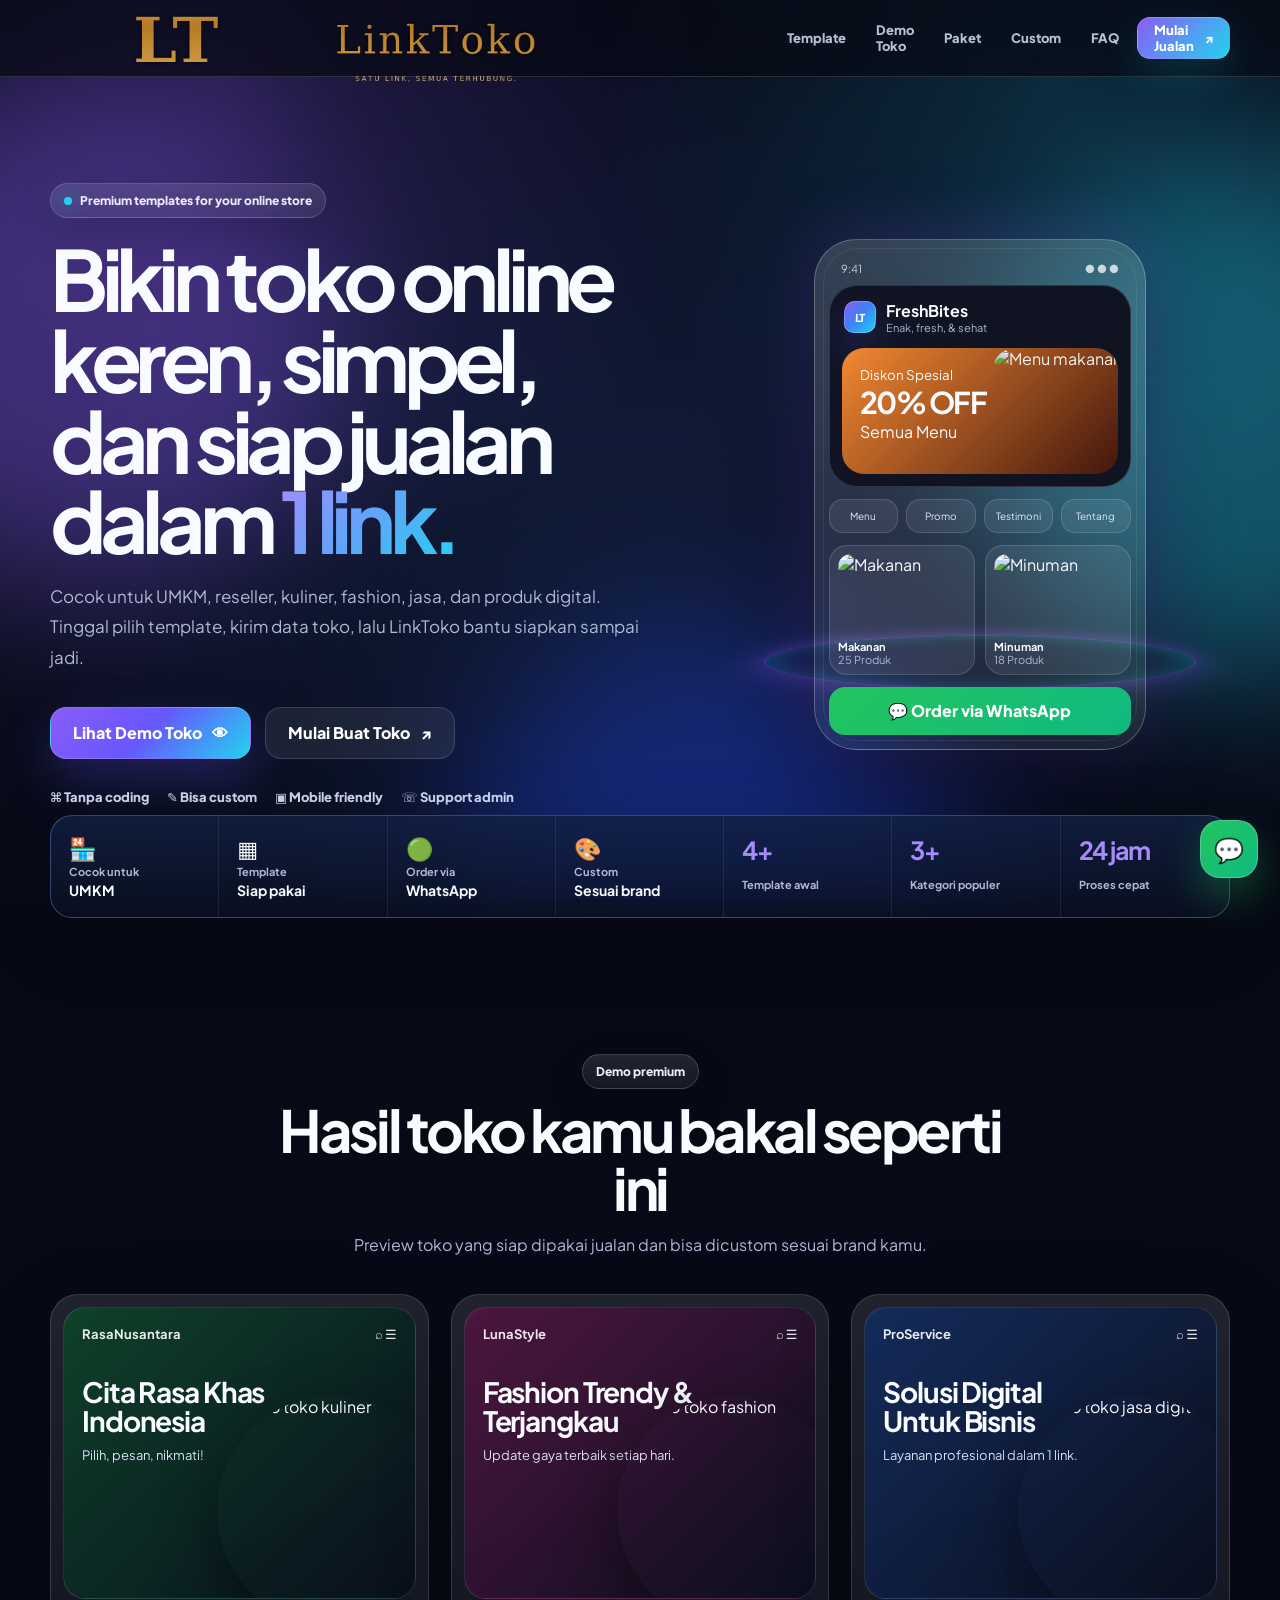
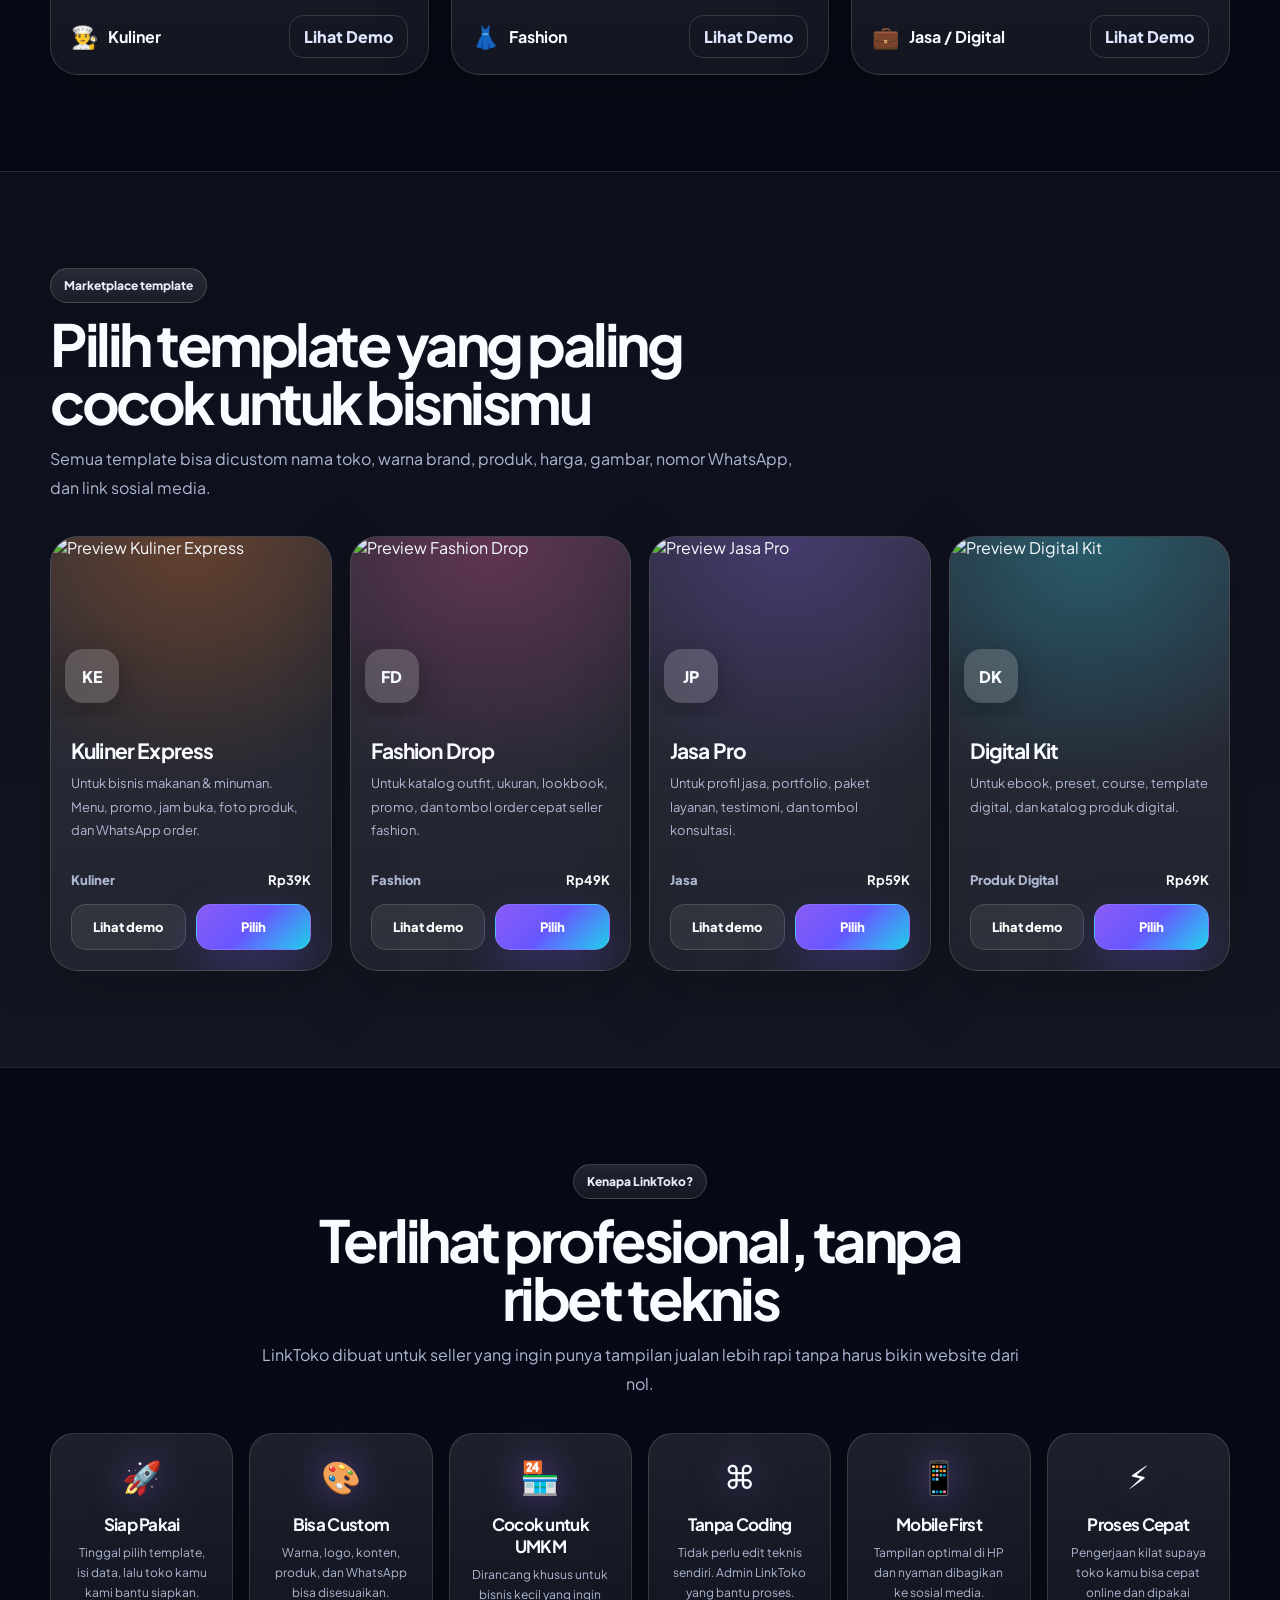
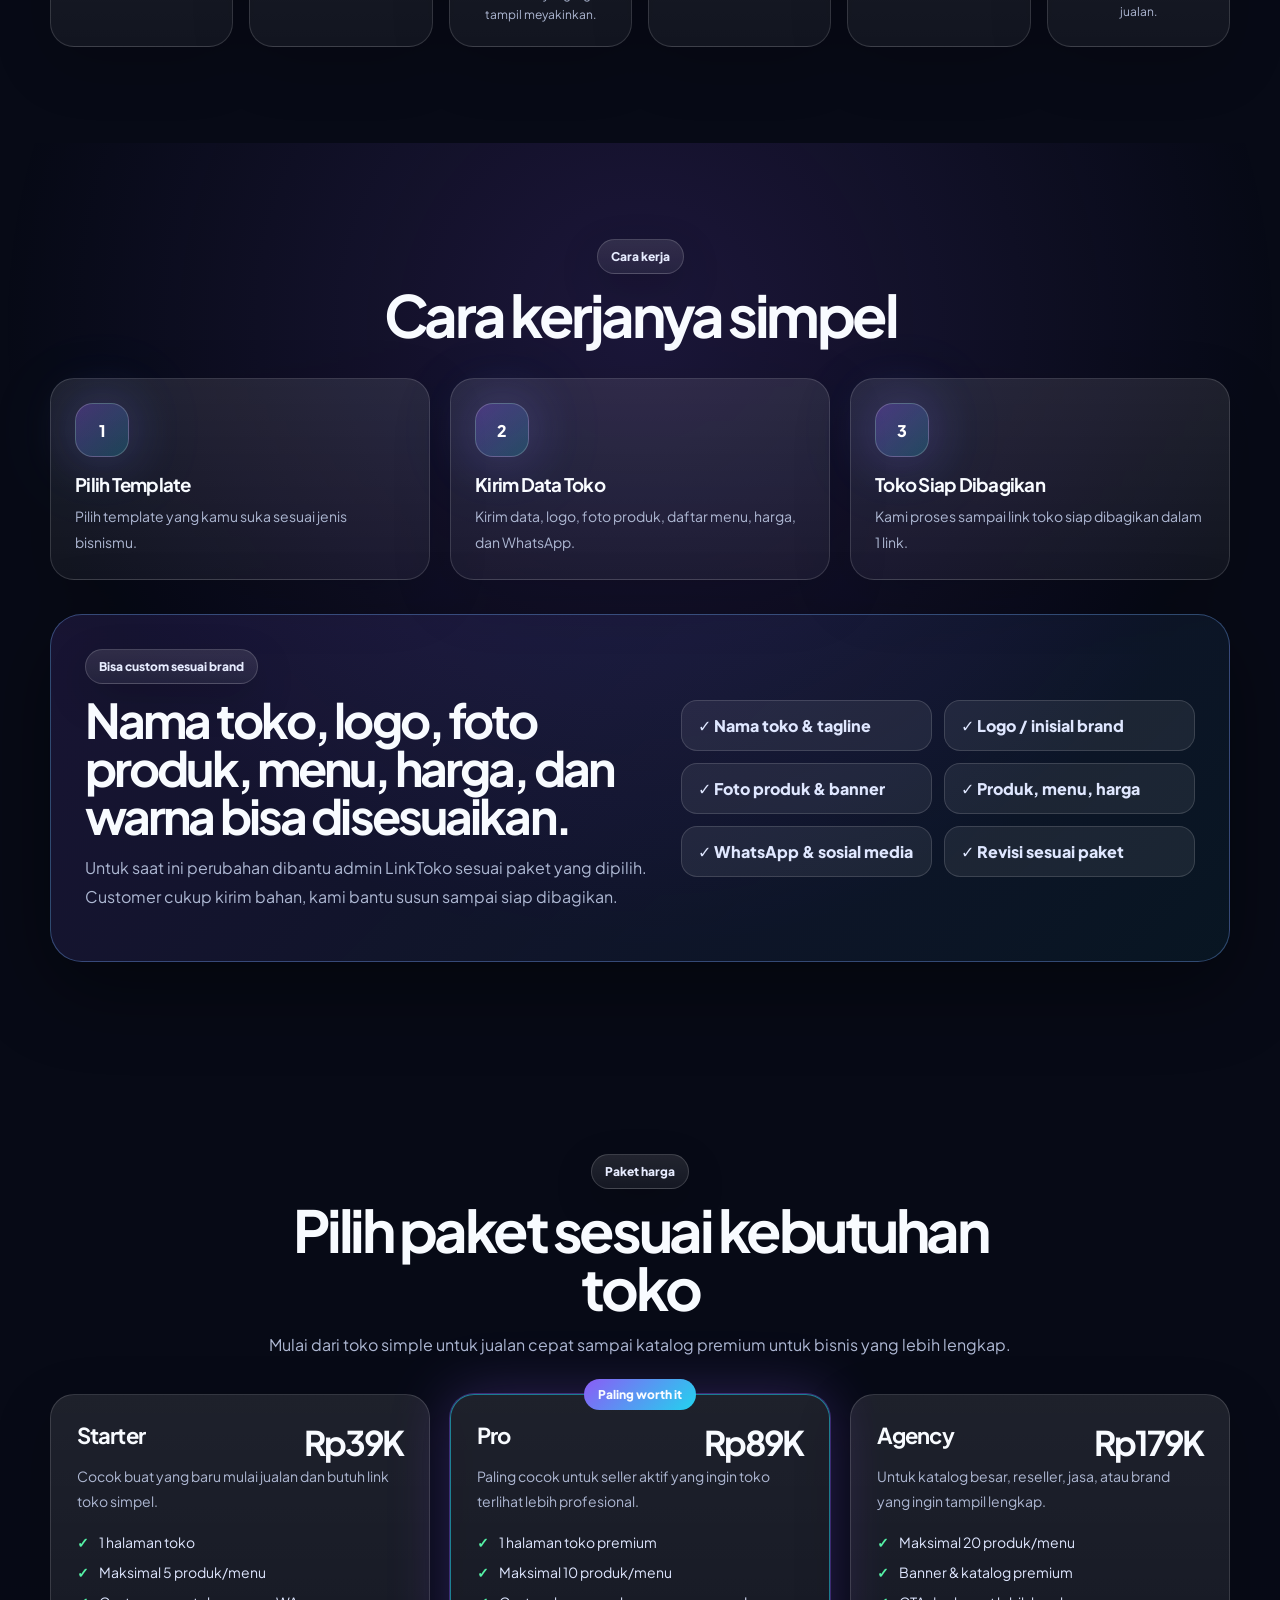
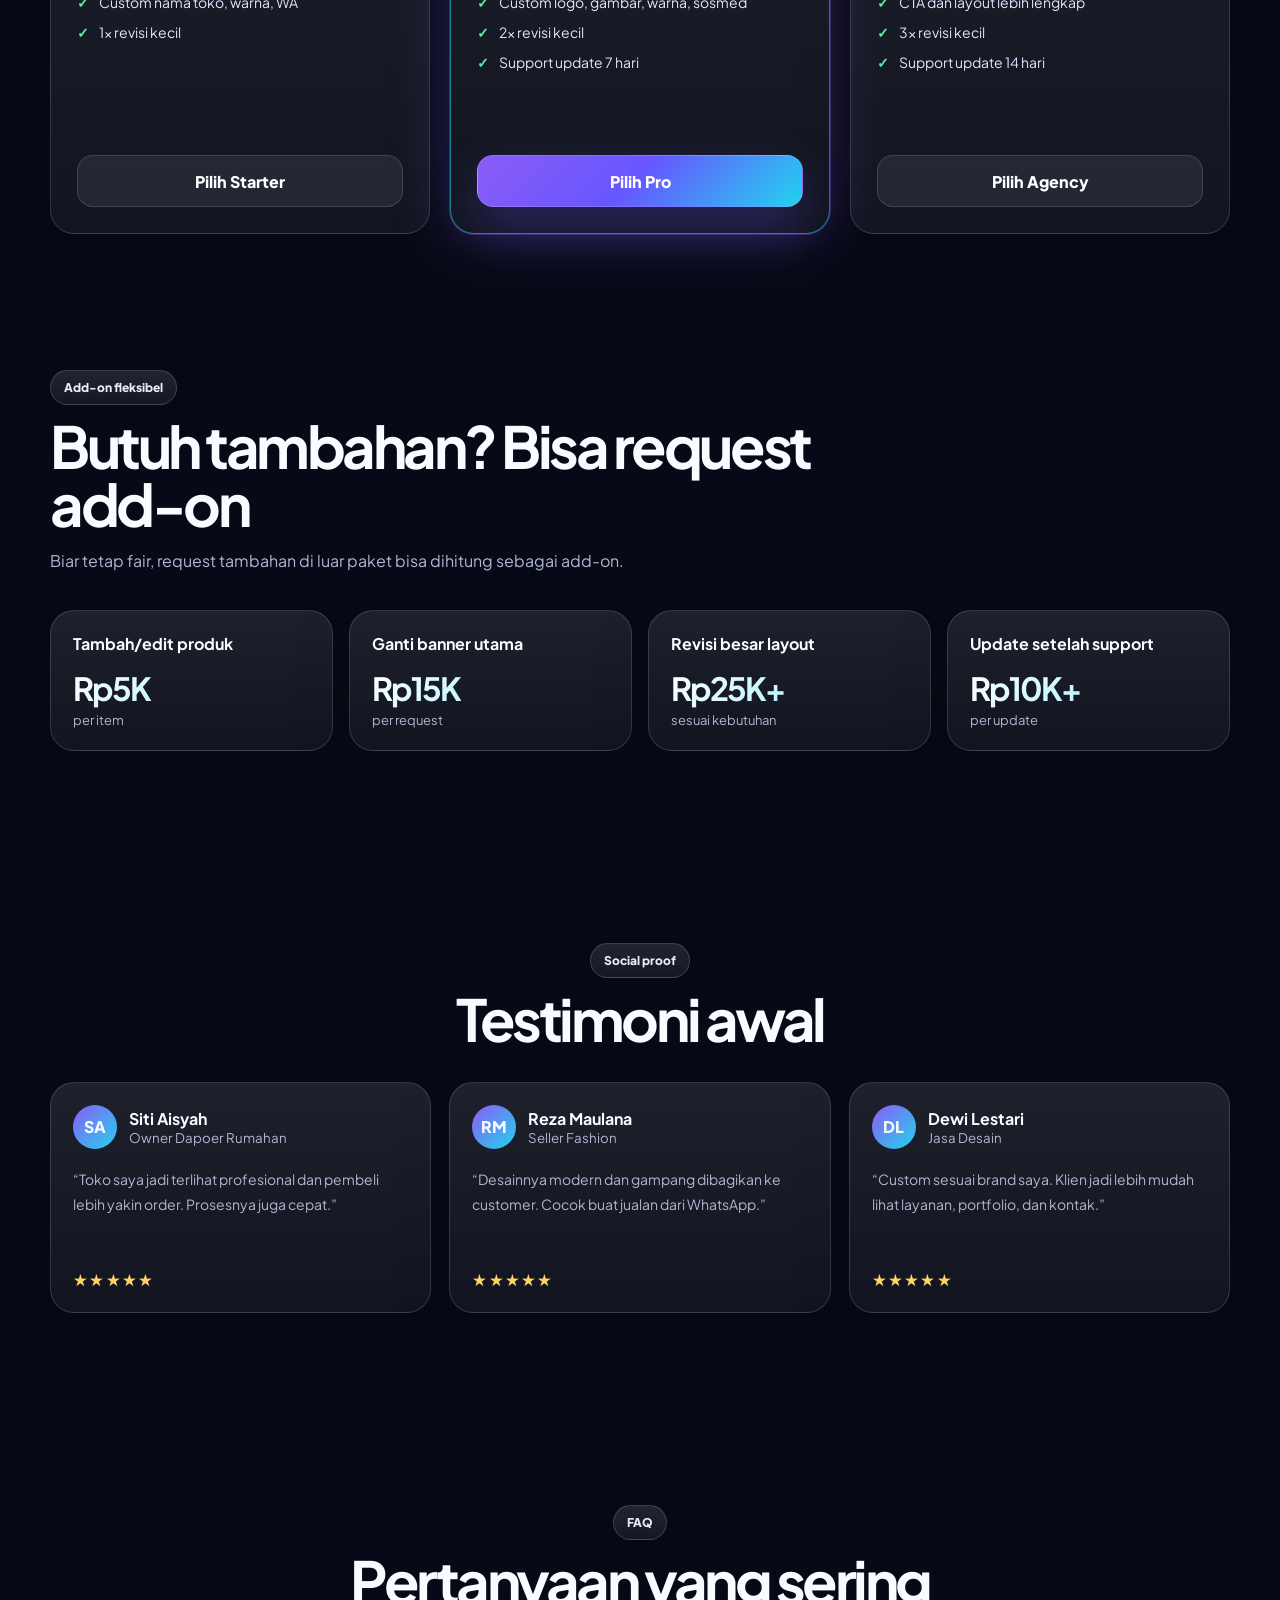
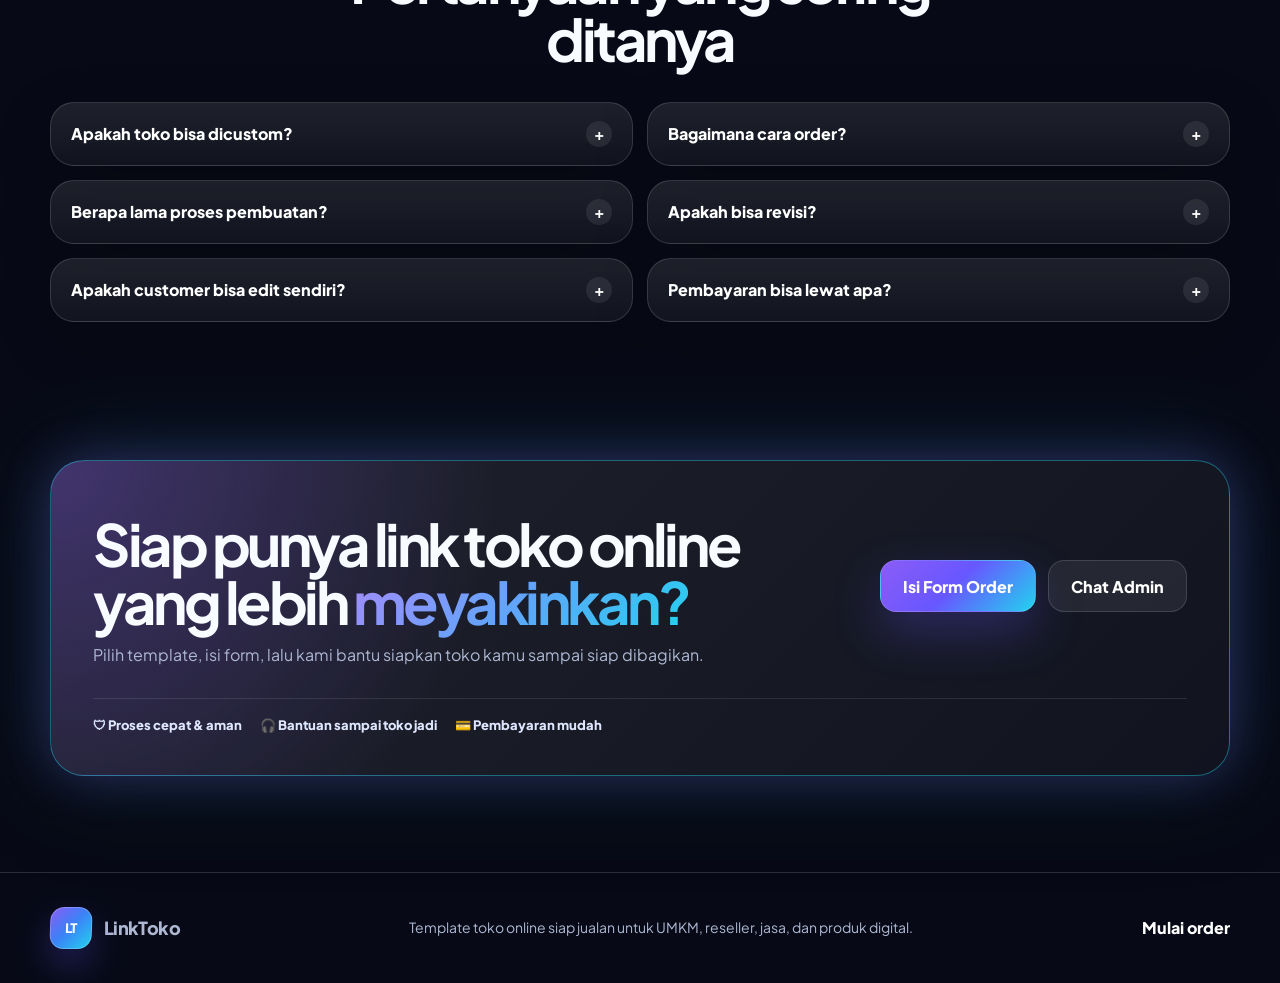
==== commit 57fdc84a: "Update brand link with luxury logo" ====
--- a/index.html
+++ b/index.html
@@ -25,10 +25,9 @@
 
   <header class="site-header" id="top">
     <nav class="nav container">
-      <a class="brand" href="#top" aria-label="LinkToko Home">
-        <span class="brand-icon">LT</span>
-        <span class="brand-text">LinkToko</span>
-      </a>
+      <a class="brand brand-luxury" href="#top" aria-label="LinkToko Home">
+  <img src="assets/linktoko-logo-luxury-horizontal-transparent.png" alt="LinkToko" class="luxury-logo" />
+</a>
       <div class="nav-links" id="navLinks">
         <a href="#templates">Template</a>
         <a href="#demo">Demo Toko</a>
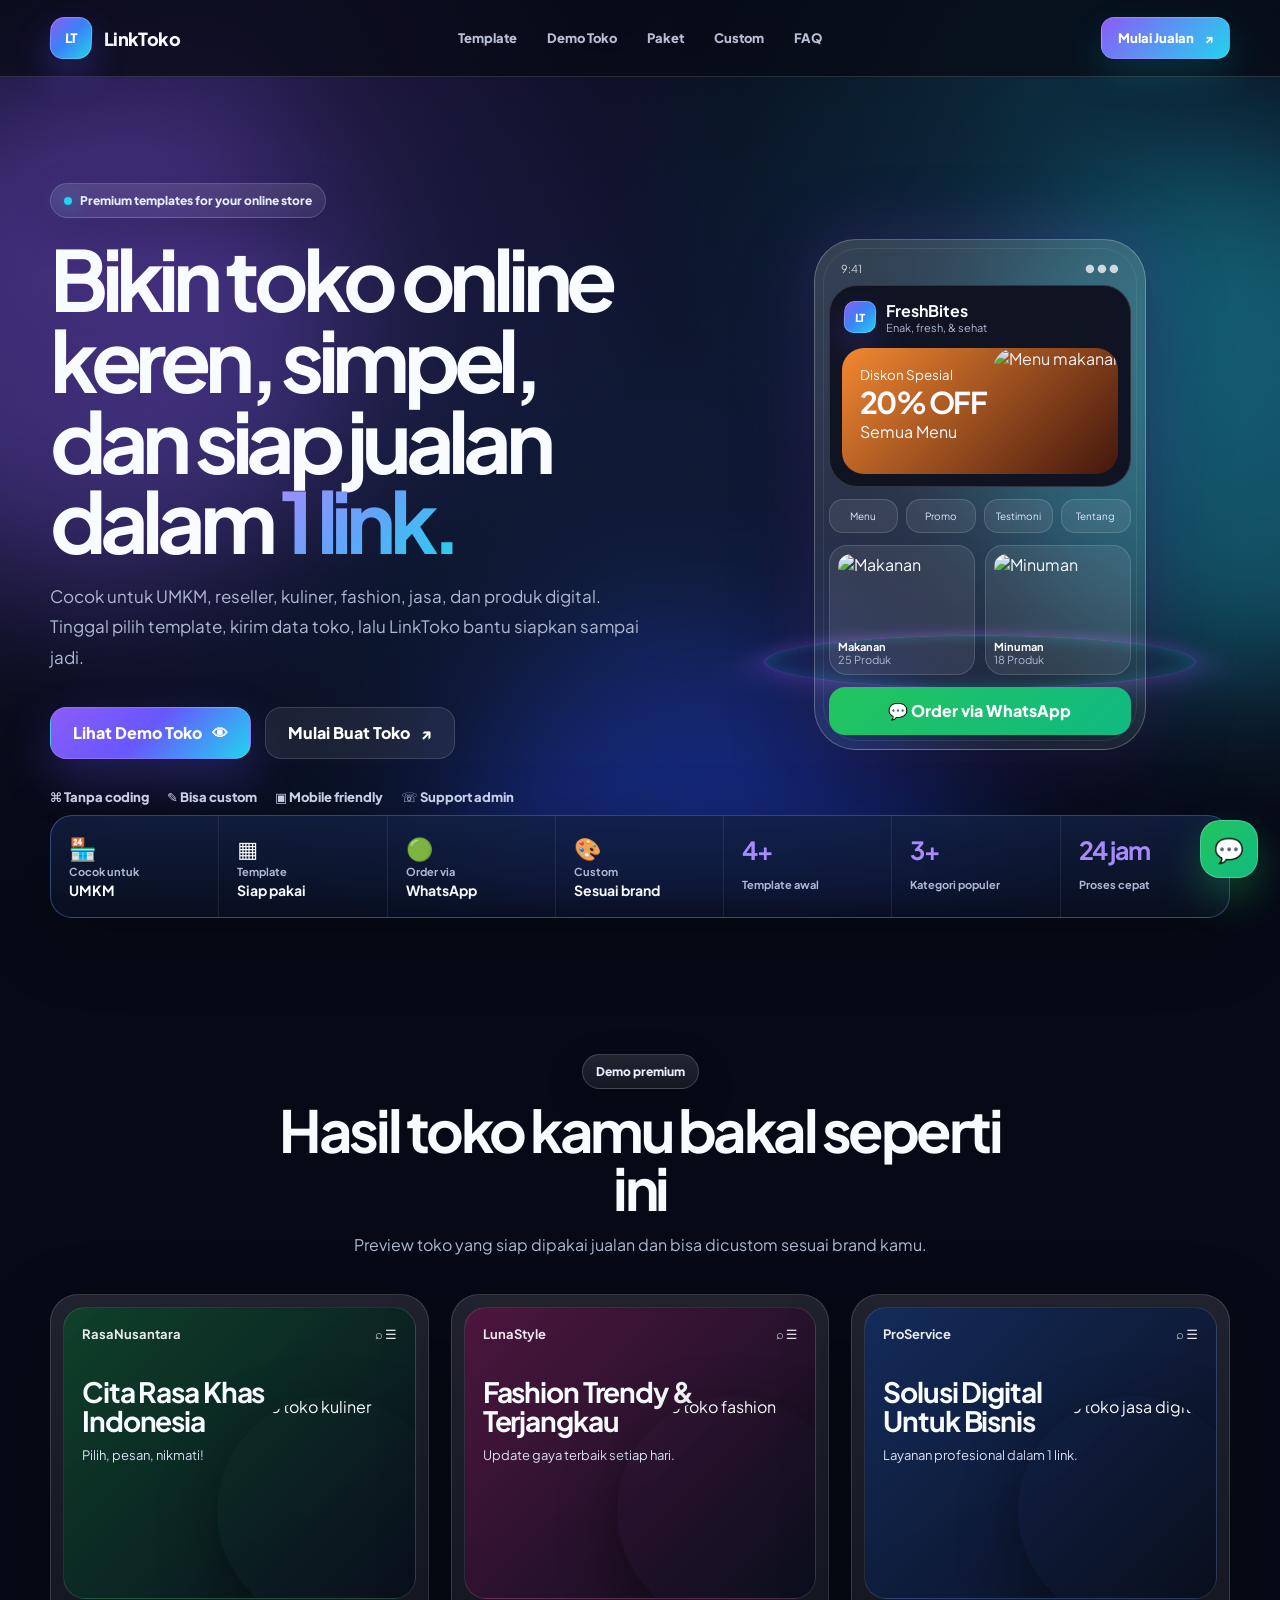
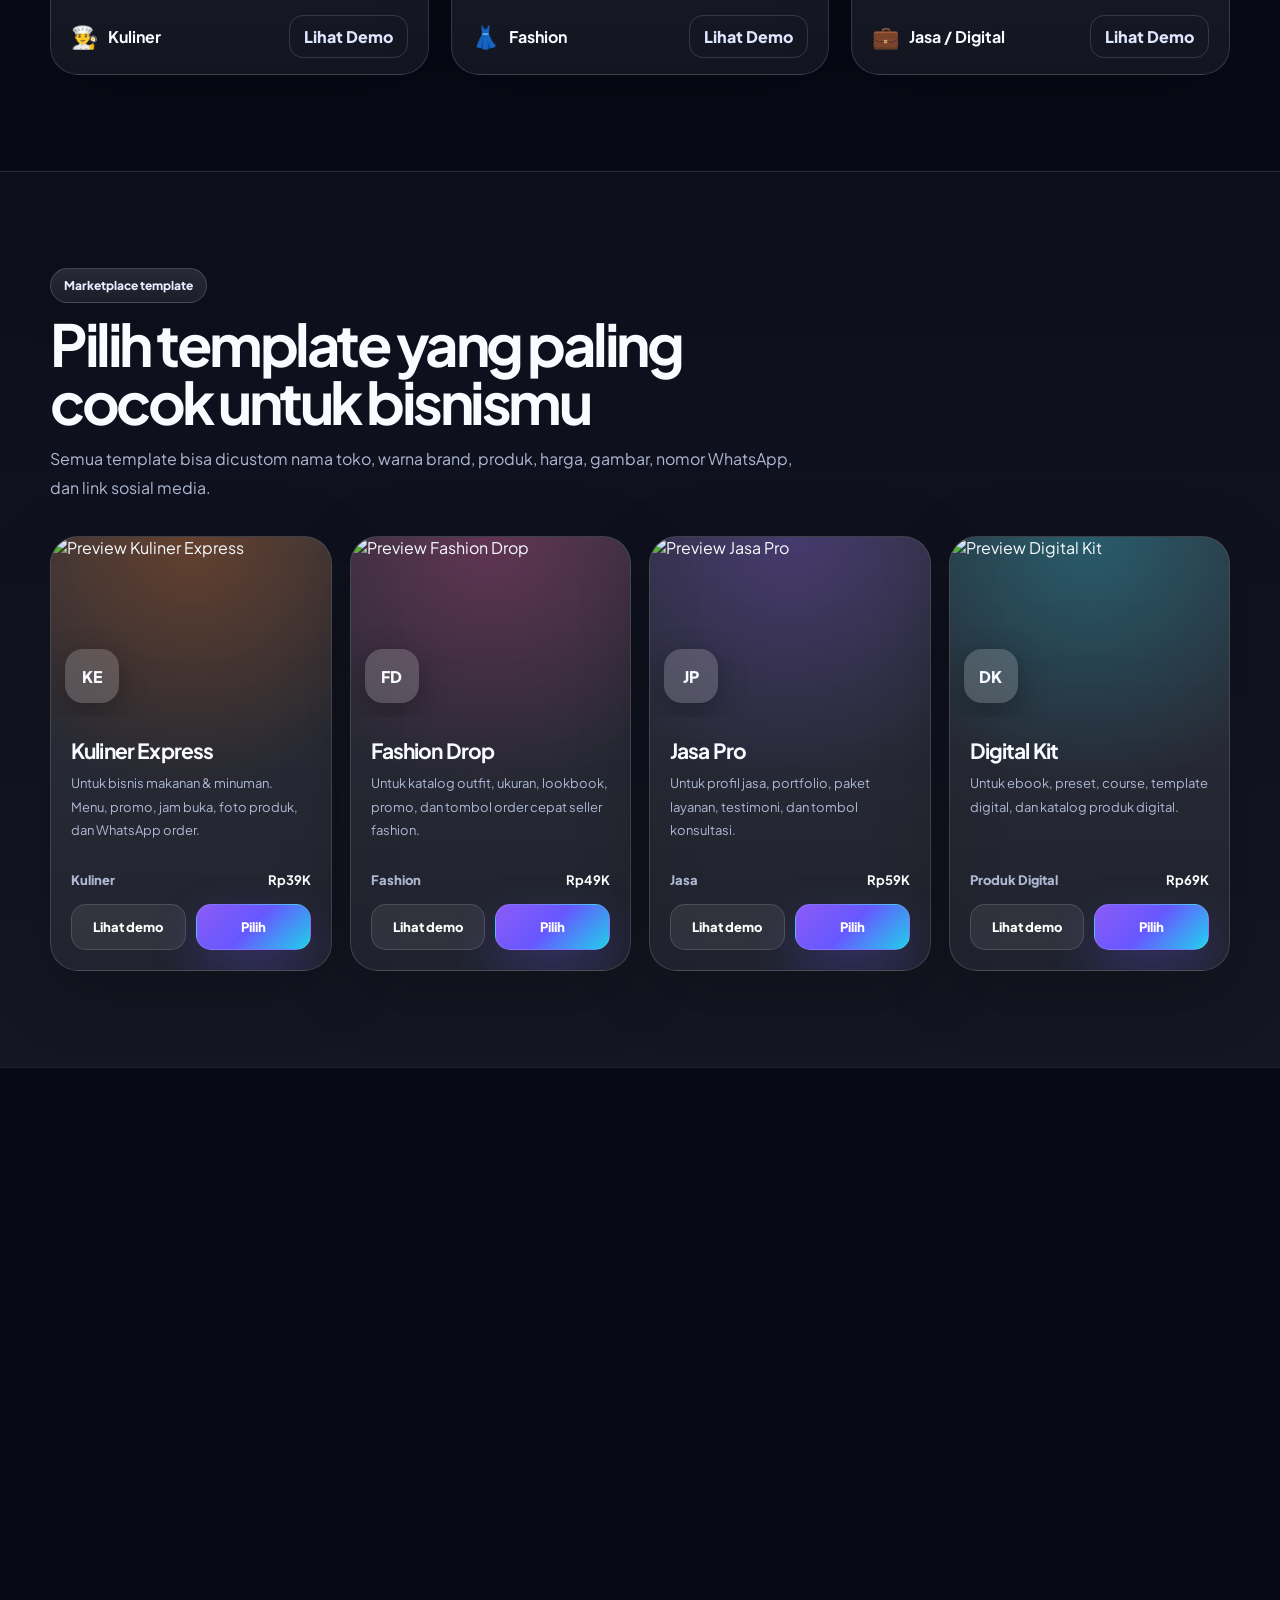
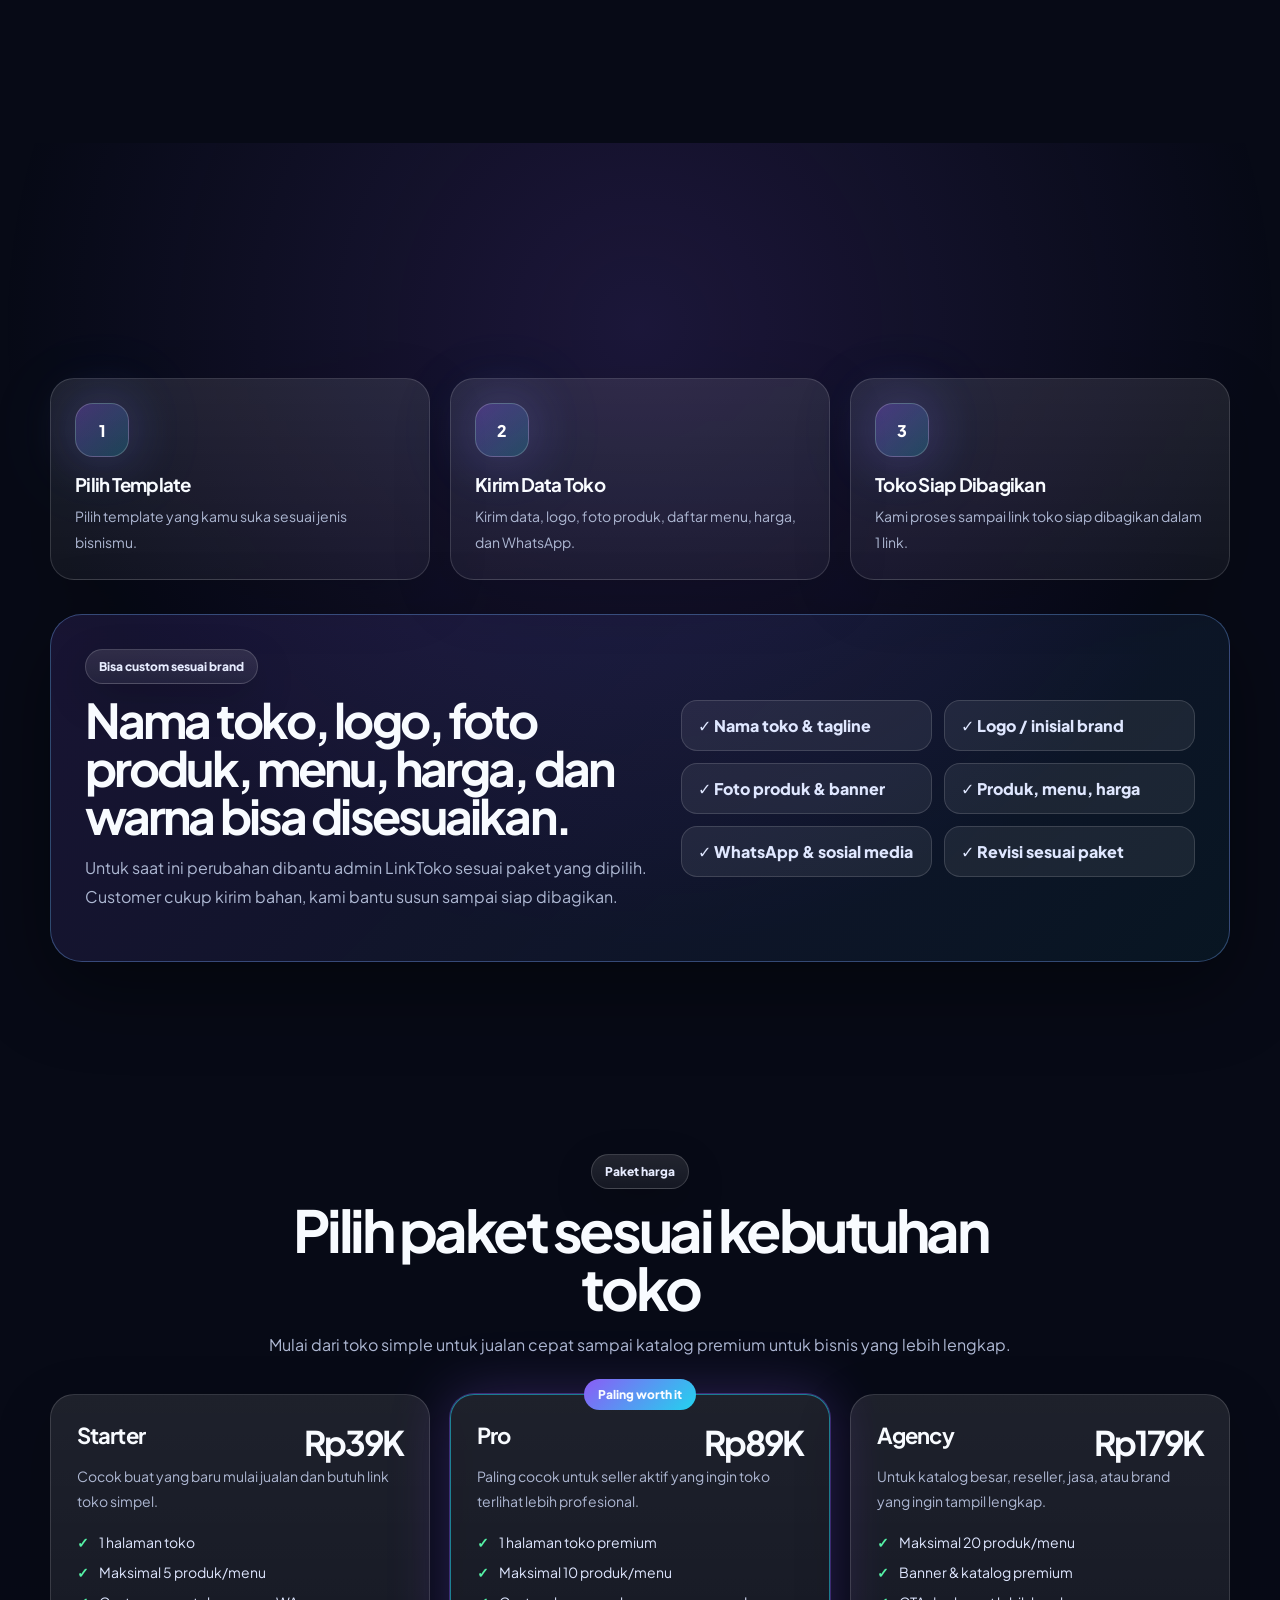
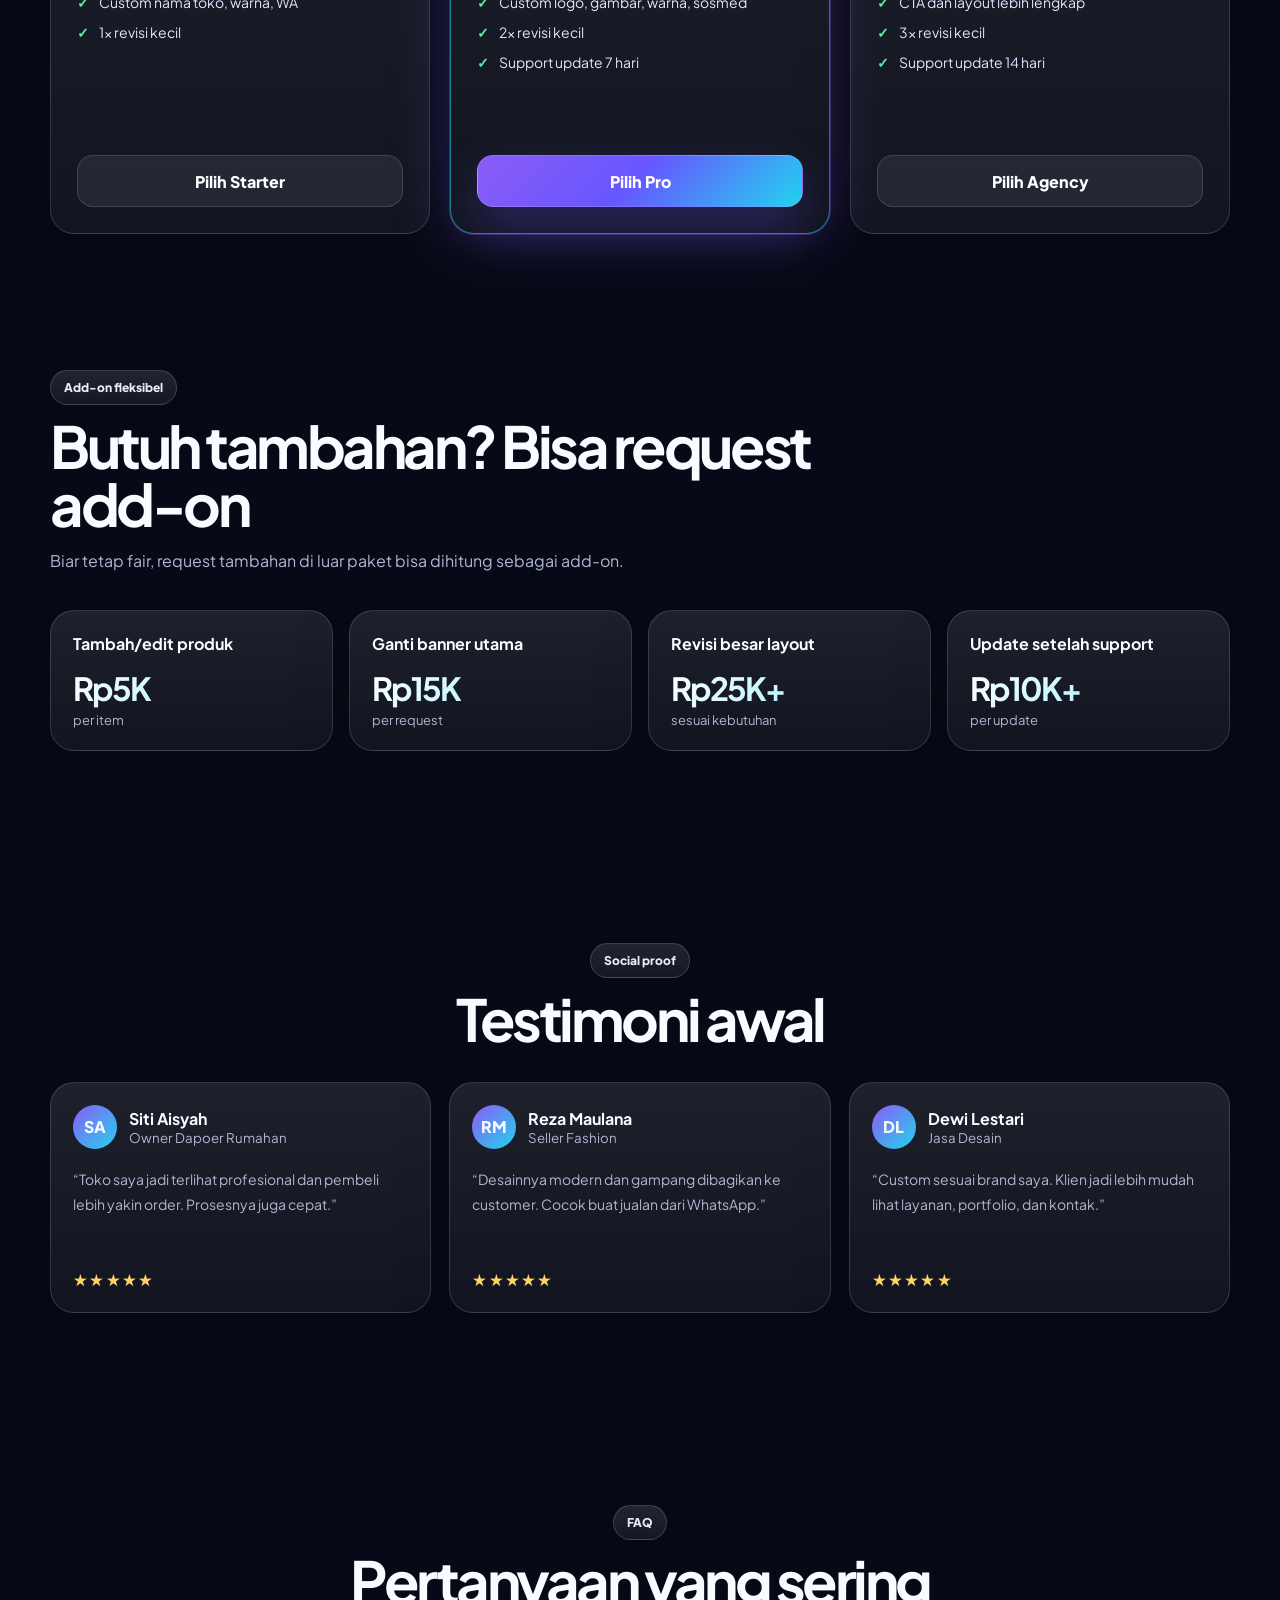
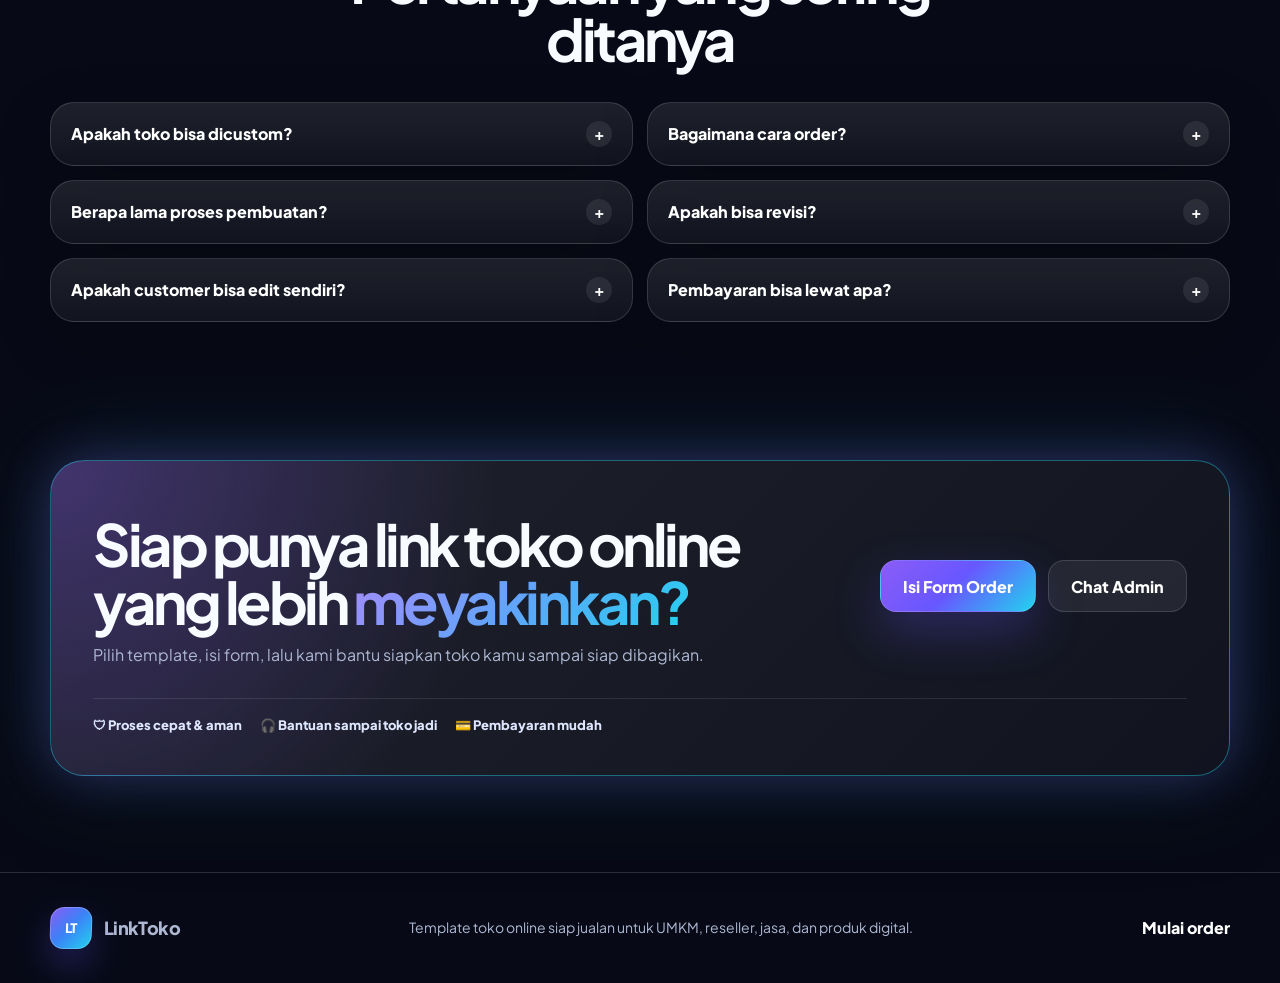
==== commit 7702dbc8: "Update brand link structure in index.html" ====
--- a/index.html
+++ b/index.html
@@ -25,8 +25,9 @@
 
   <header class="site-header" id="top">
     <nav class="nav container">
-      <a class="brand brand-luxury" href="#top" aria-label="LinkToko Home">
-  <img src="assets/linktoko-logo-luxury-horizontal-transparent.png" alt="LinkToko" class="luxury-logo" />
+     <a class="brand" href="#top" aria-label="LinkToko Home">
+  <span class="brand-icon">LT</span>
+  <span class="brand-text">LinkToko</span>
 </a>
       <div class="nav-links" id="navLinks">
         <a href="#templates">Template</a>
--- a/styles.css
+++ b/styles.css
@@ -253,3 +253,22 @@
   h1 { font-size: 42px; }
   h2 { font-size: 34px; }
 }
+
+.brand-luxury {
+  display: inline-flex;
+  align-items: center;
+  text-decoration: none;
+}
+
+.brand-luxury .luxury-logo {
+  width: 150px;
+  height: auto;
+  display: block;
+  object-fit: contain;
+}
+
+@media (max-width: 768px) {
+  .brand-luxury .luxury-logo {
+    width: 125px;
+  }
+}
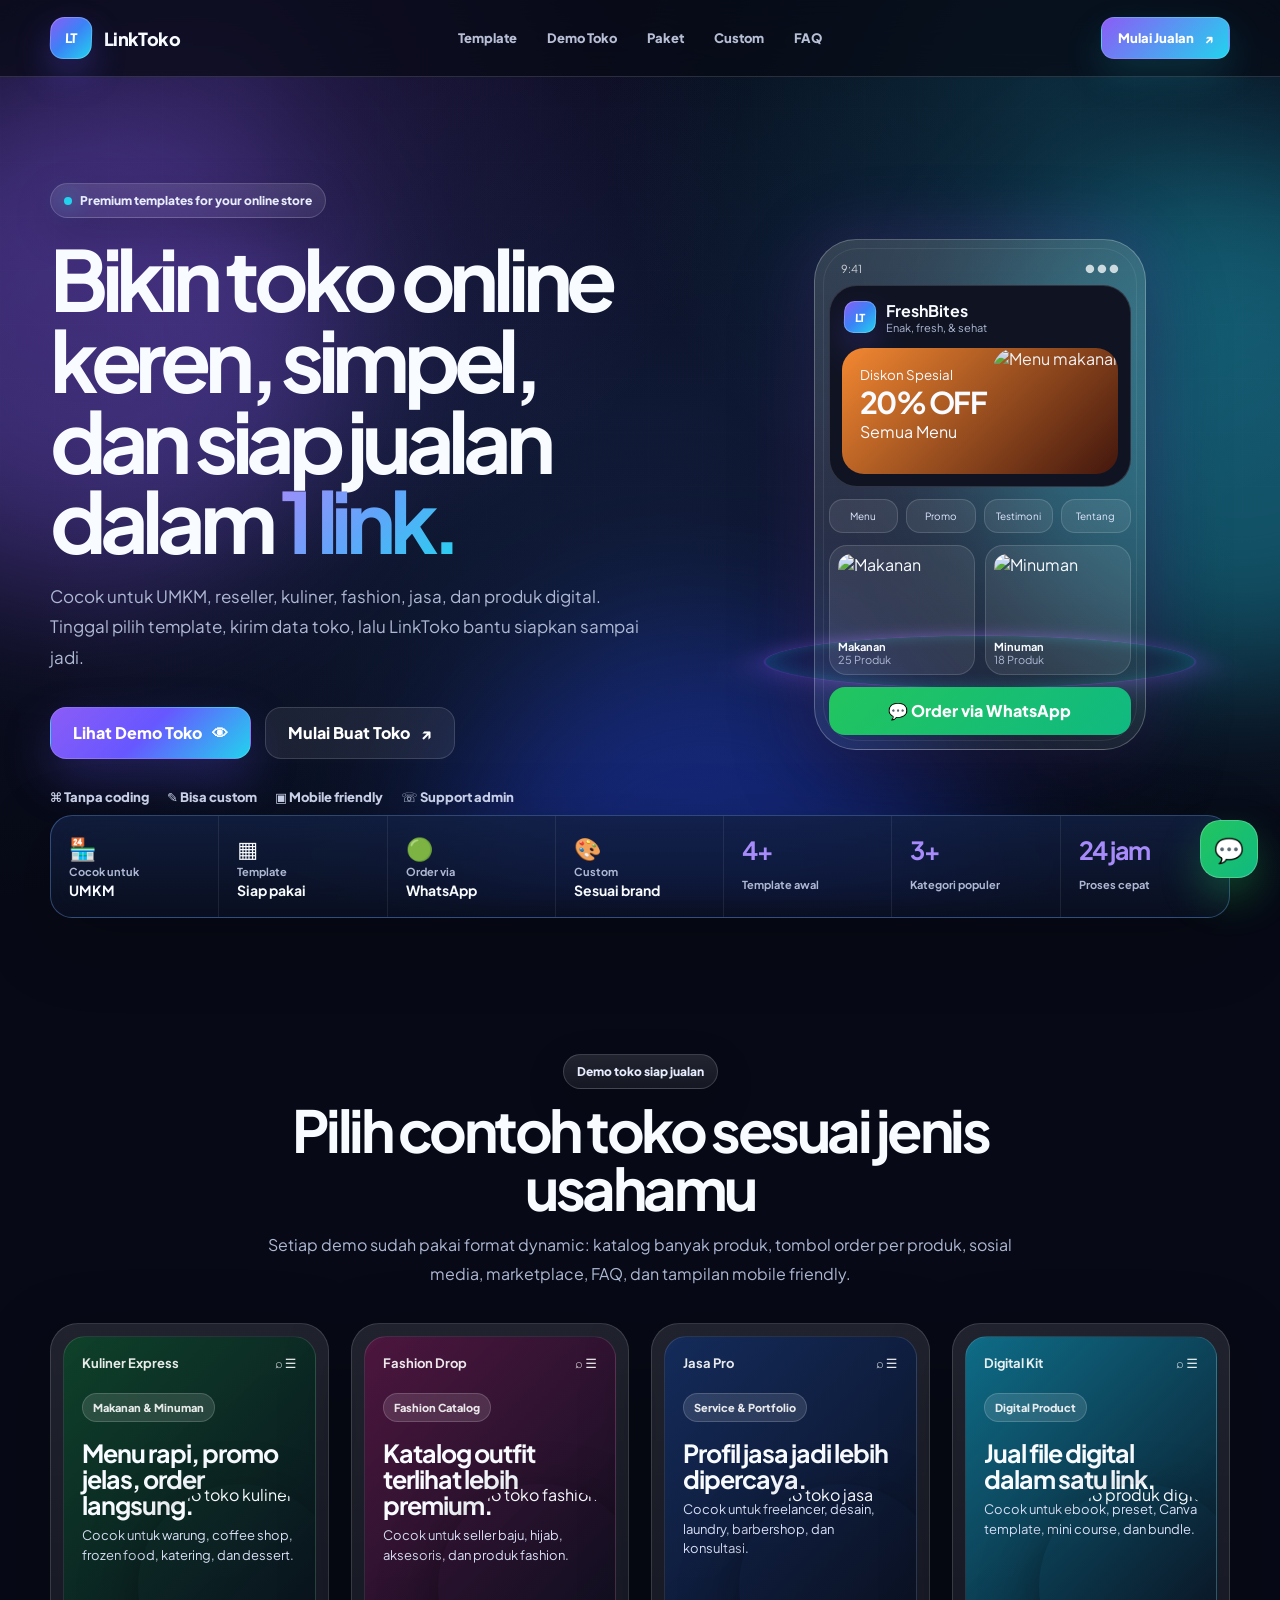
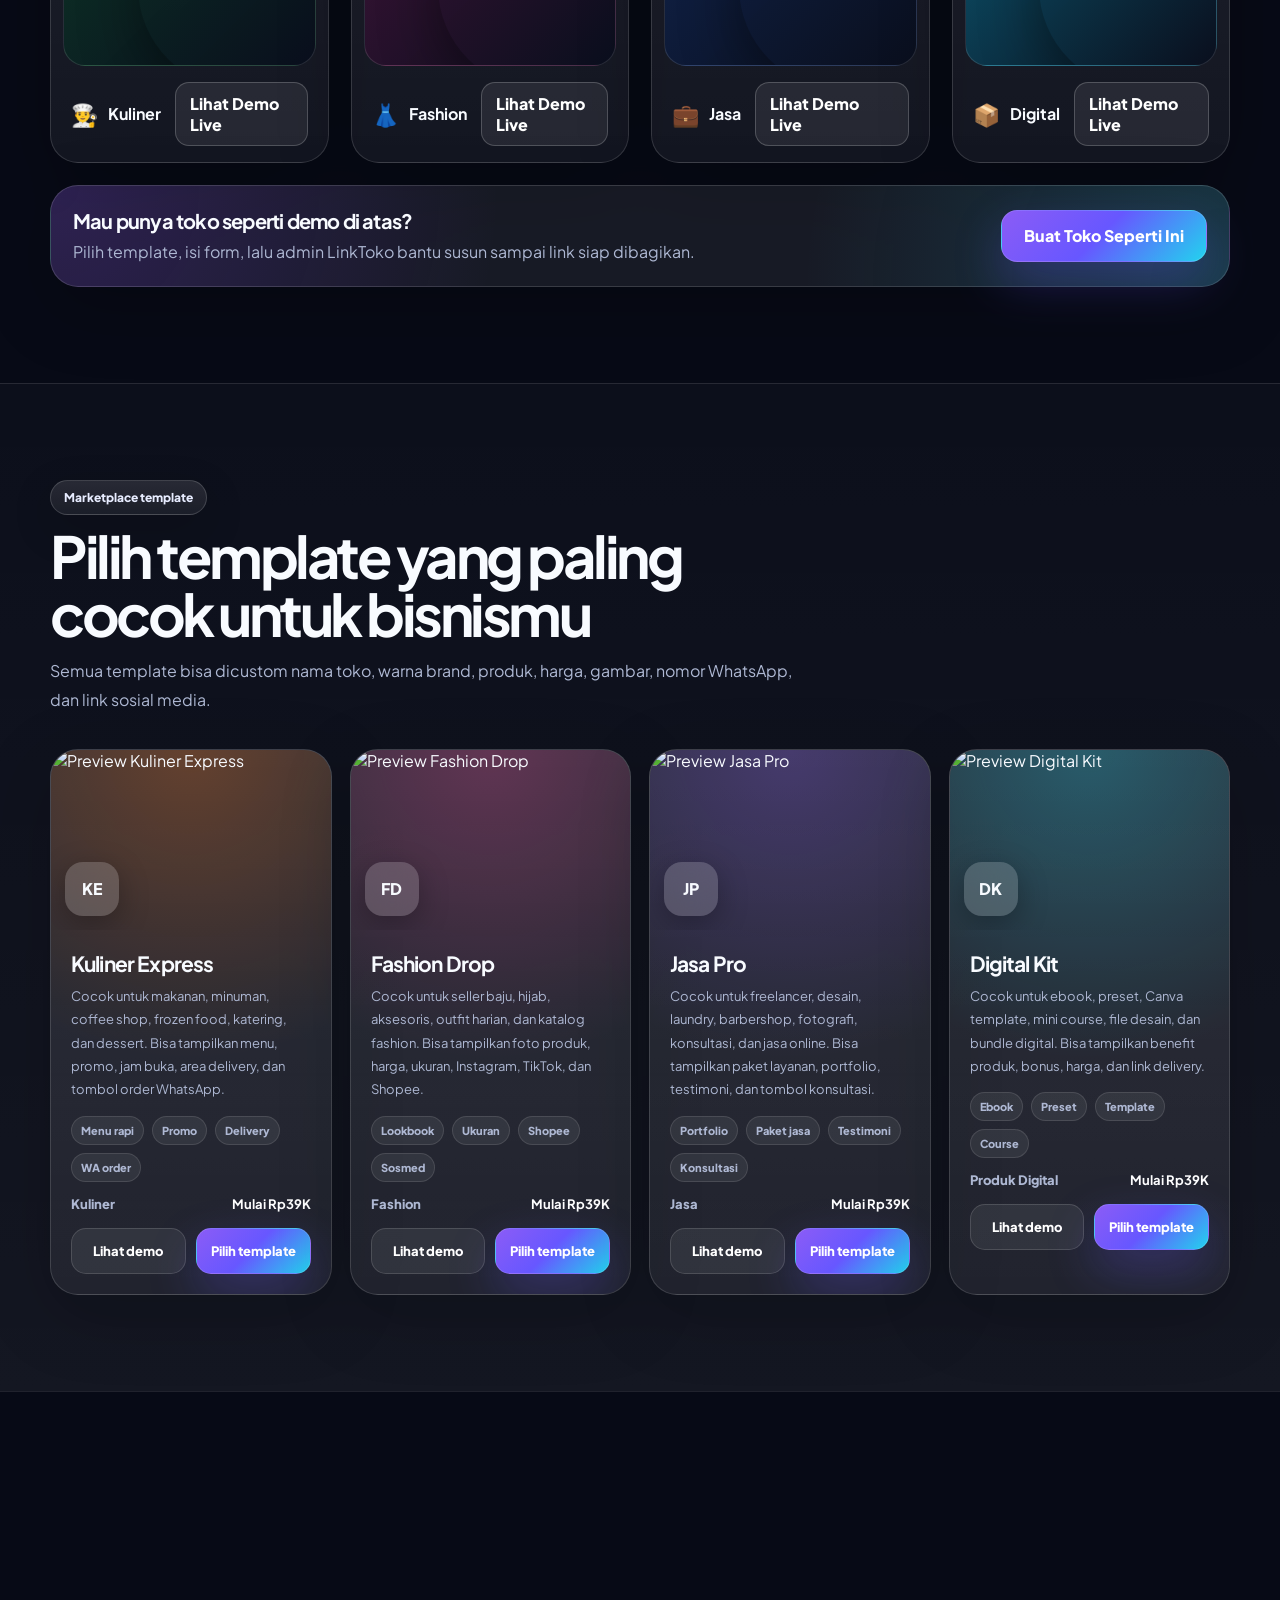
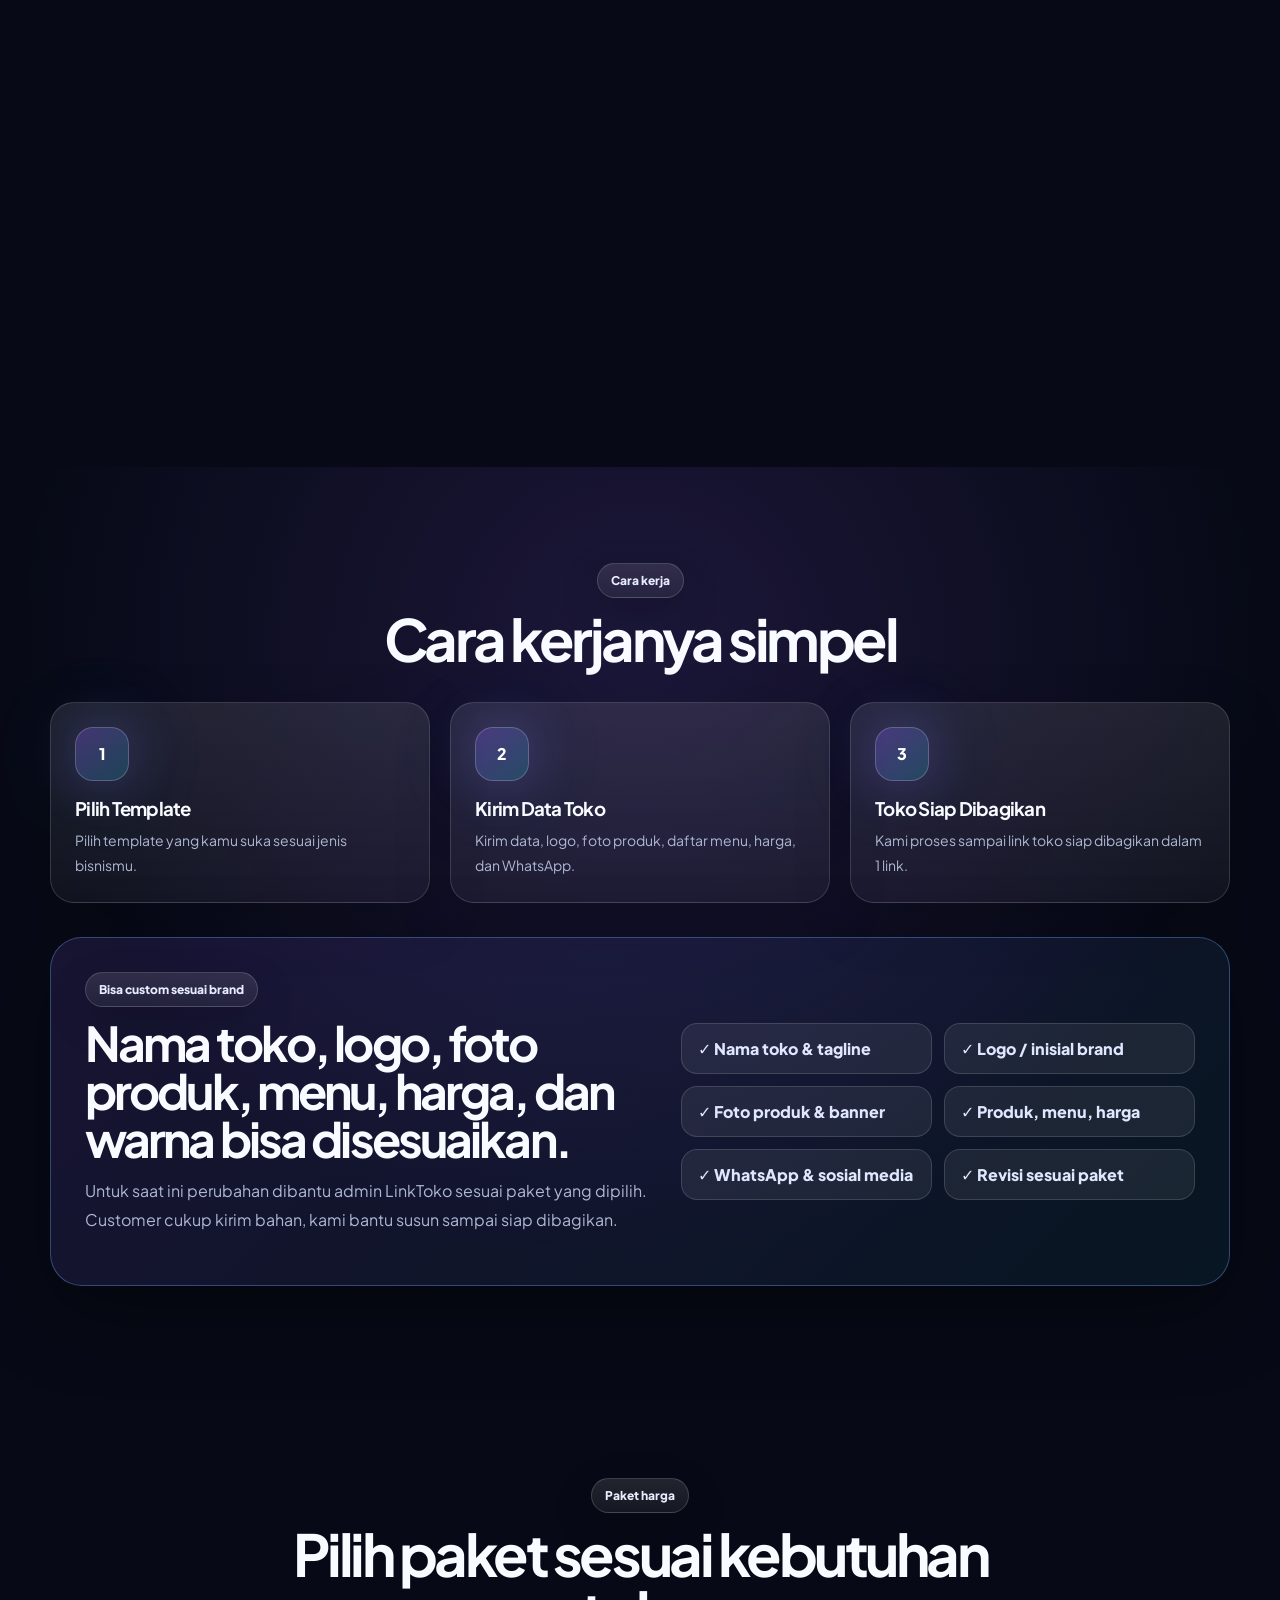
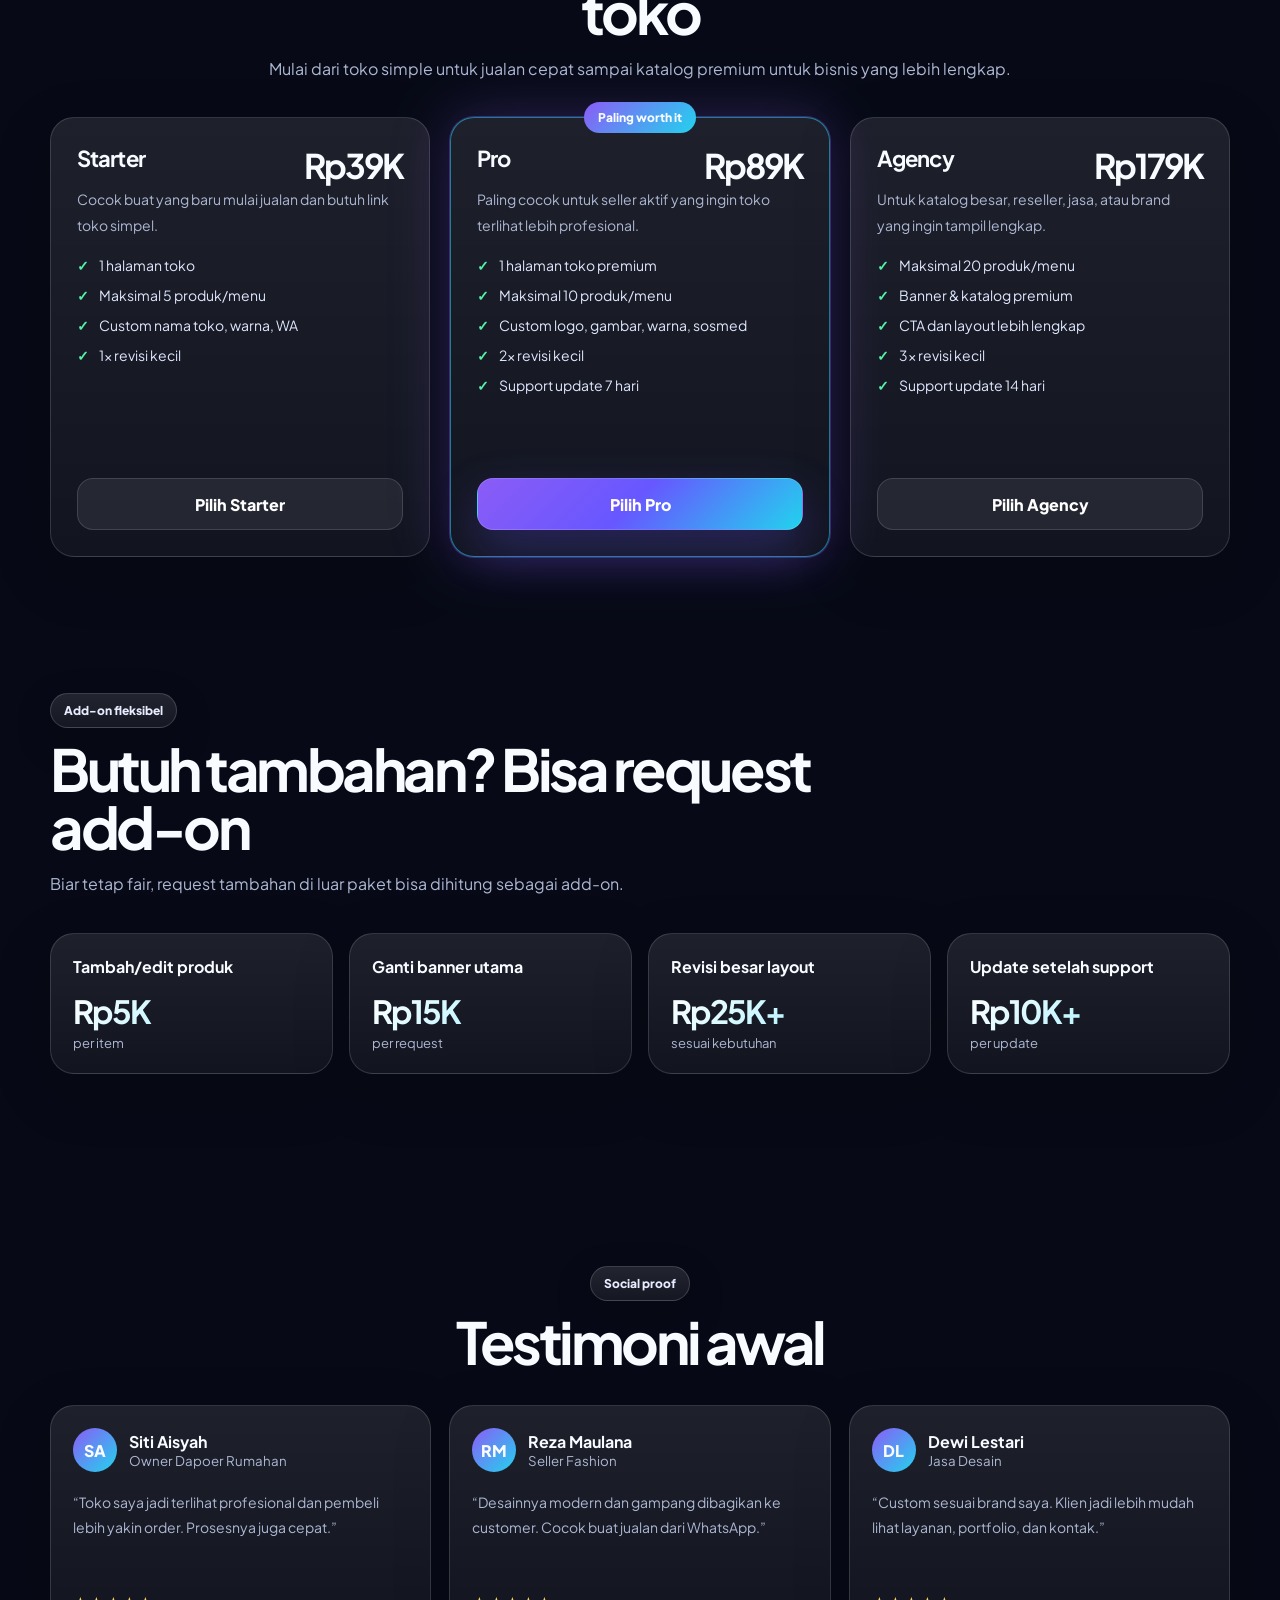
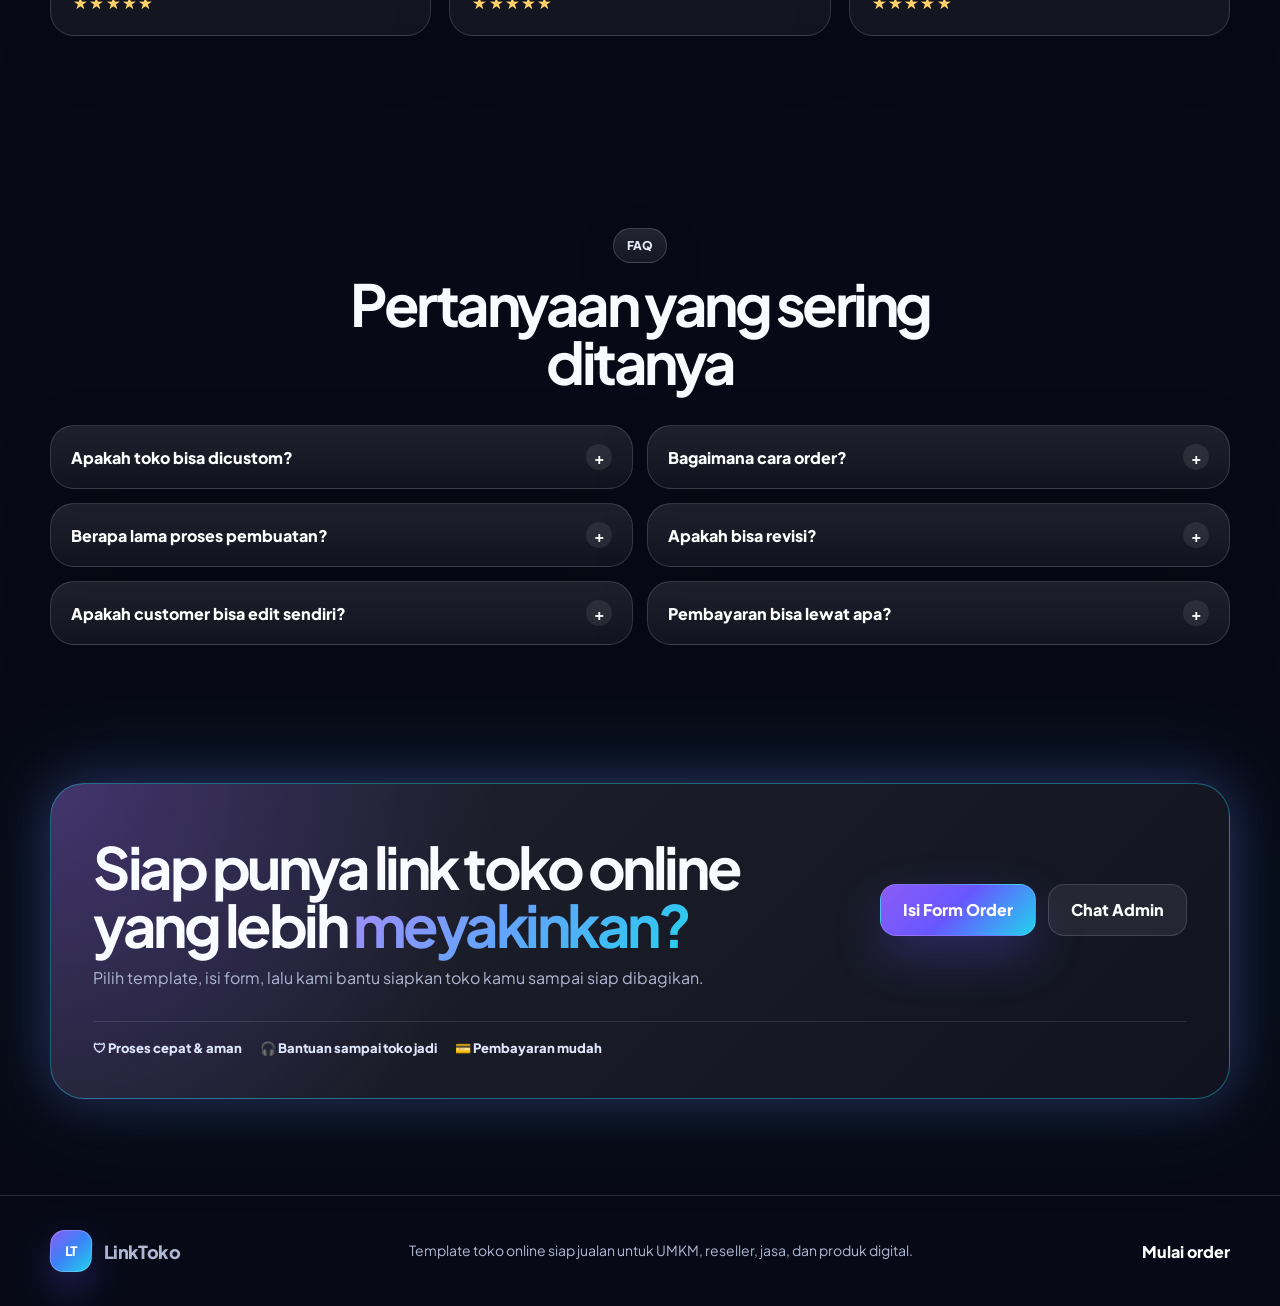
==== commit 33348b98: "Add files via upload" ====
--- a/index.html
+++ b/index.html
@@ -25,10 +25,10 @@
 
   <header class="site-header" id="top">
     <nav class="nav container">
-     <a class="brand" href="#top" aria-label="LinkToko Home">
-  <span class="brand-icon">LT</span>
-  <span class="brand-text">LinkToko</span>
-</a>
+      <a class="brand" href="#top" aria-label="LinkToko Home">
+        <span class="brand-icon">LT</span>
+        <span class="brand-text">LinkToko</span>
+      </a>
       <div class="nav-links" id="navLinks">
         <a href="#templates">Template</a>
         <a href="#demo">Demo Toko</a>
@@ -97,38 +97,73 @@
     <section class="section" id="demo">
       <div class="container">
         <div class="section-heading center reveal">
-          <span class="eyebrow">Demo premium</span>
-          <h2>Hasil toko kamu bakal seperti ini</h2>
-          <p>Preview toko yang siap dipakai jualan dan bisa dicustom sesuai brand kamu.</p>
-        </div>
-        <div class="demo-showcase">
+          <span class="eyebrow">Demo toko siap jualan</span>
+          <h2>Pilih contoh toko sesuai jenis usahamu</h2>
+          <p>Setiap demo sudah pakai format dynamic: katalog banyak produk, tombol order per produk, sosial media, marketplace, FAQ, dan tampilan mobile friendly.</p>
+        </div>
+        <div class="demo-showcase upgraded">
           <article class="demo-card green reveal">
             <div class="demo-preview">
-              <div class="demo-top"><b>RasaNusantara</b><span>⌕ ☰</span></div>
-              <h3>Cita Rasa Khas Indonesia</h3>
-              <p>Pilih, pesan, nikmati!</p>
-              <img src="https://images.unsplash.com/photo-1512058564366-18510be2db19?auto=format&fit=crop&w=700&q=80" alt="Demo toko kuliner" />
-            </div>
-            <div class="demo-foot"><div><span>👨‍🍳</span><b>Kuliner</b></div><a href="demos/kuliner-express.html" target="_blank" rel="noreferrer">Lihat Demo</a></div>
-          </article>
+              <div class="demo-top"><b>Kuliner Express</b><span>⌕ ☰</span></div>
+              <span class="demo-chip">Makanan & Minuman</span>
+              <h3>Menu rapi, promo jelas, order langsung.</h3>
+              <p>Cocok untuk warung, coffee shop, frozen food, katering, dan dessert.</p>
+              <img src="https://images.unsplash.com/photo-1504674900247-0877df9cc836?auto=format&fit=crop&w=700&q=80" alt="Demo toko kuliner" />
+            </div>
+            <div class="demo-foot upgraded-foot">
+              <div><span>👨‍🍳</span><b>Kuliner</b></div>
+              <a href="demos/kuliner-express.html" target="_blank" rel="noreferrer">Lihat Demo Live</a>
+            </div>
+          </article>
+
           <article class="demo-card rose reveal delay-1">
             <div class="demo-preview">
-              <div class="demo-top"><b>LunaStyle</b><span>⌕ ☰</span></div>
-              <h3>Fashion Trendy & Terjangkau</h3>
-              <p>Update gaya terbaik setiap hari.</p>
+              <div class="demo-top"><b>Fashion Drop</b><span>⌕ ☰</span></div>
+              <span class="demo-chip">Fashion Catalog</span>
+              <h3>Katalog outfit terlihat lebih premium.</h3>
+              <p>Cocok untuk seller baju, hijab, aksesoris, dan produk fashion.</p>
               <img src="https://images.unsplash.com/photo-1483985988355-763728e1935b?auto=format&fit=crop&w=700&q=80" alt="Demo toko fashion" />
             </div>
-            <div class="demo-foot"><div><span>👗</span><b>Fashion</b></div><a href="demos/fashion-drop.html" target="_blank" rel="noreferrer">Lihat Demo</a></div>
-          </article>
+            <div class="demo-foot upgraded-foot">
+              <div><span>👗</span><b>Fashion</b></div>
+              <a href="demos/fashion-drop.html" target="_blank" rel="noreferrer">Lihat Demo Live</a>
+            </div>
+          </article>
+
           <article class="demo-card blue reveal delay-2">
             <div class="demo-preview">
-              <div class="demo-top"><b>ProService</b><span>⌕ ☰</span></div>
-              <h3>Solusi Digital Untuk Bisnis</h3>
-              <p>Layanan profesional dalam 1 link.</p>
-              <img src="https://images.unsplash.com/photo-1551288049-bebda4e38f71?auto=format&fit=crop&w=700&q=80" alt="Demo toko jasa digital" />
-            </div>
-            <div class="demo-foot"><div><span>💼</span><b>Jasa / Digital</b></div><a href="demos/jasa-pro.html" target="_blank" rel="noreferrer">Lihat Demo</a></div>
-          </article>
+              <div class="demo-top"><b>Jasa Pro</b><span>⌕ ☰</span></div>
+              <span class="demo-chip">Service & Portfolio</span>
+              <h3>Profil jasa jadi lebih dipercaya.</h3>
+              <p>Cocok untuk freelancer, desain, laundry, barbershop, dan konsultasi.</p>
+              <img src="https://images.unsplash.com/photo-1497366754035-f200968a6e72?auto=format&fit=crop&w=700&q=80" alt="Demo toko jasa" />
+            </div>
+            <div class="demo-foot upgraded-foot">
+              <div><span>💼</span><b>Jasa</b></div>
+              <a href="demos/jasa-pro.html" target="_blank" rel="noreferrer">Lihat Demo Live</a>
+            </div>
+          </article>
+
+          <article class="demo-card cyan reveal delay-3">
+            <div class="demo-preview">
+              <div class="demo-top"><b>Digital Kit</b><span>⌕ ☰</span></div>
+              <span class="demo-chip">Digital Product</span>
+              <h3>Jual file digital dalam satu link.</h3>
+              <p>Cocok untuk ebook, preset, Canva template, mini course, dan bundle.</p>
+              <img src="https://images.unsplash.com/photo-1551288049-bebda4e38f71?auto=format&fit=crop&w=700&q=80" alt="Demo produk digital" />
+            </div>
+            <div class="demo-foot upgraded-foot">
+              <div><span>📦</span><b>Digital</b></div>
+              <a href="demos/digital-kit.html" target="_blank" rel="noreferrer">Lihat Demo Live</a>
+            </div>
+          </article>
+        </div>
+        <div class="demo-cta reveal">
+          <div>
+            <b>Mau punya toko seperti demo di atas?</b>
+            <span>Pilih template, isi form, lalu admin LinkToko bantu susun sampai link siap dibagikan.</span>
+          </div>
+          <a class="btn btn-primary" href="https://forms.gle/VqqfZQ54HhXaM4mo6" target="_blank" rel="noreferrer">Buat Toko Seperti Ini</a>
         </div>
       </div>
     </section>
--- a/styles.css
+++ b/styles.css
@@ -254,21 +254,118 @@
   h2 { font-size: 34px; }
 }
 
-.brand-luxury {
+/* Demo cards upgrade - aligned with dynamic store demos */
+.demo-showcase.upgraded {
+  grid-template-columns: repeat(4, 1fr);
+}
+
+.demo-card.cyan .demo-preview {
+  background: linear-gradient(135deg, rgba(14, 116, 144, .92), rgba(10, 15, 30, .98));
+}
+
+.demo-chip {
   display: inline-flex;
+  width: fit-content;
+  margin-top: 22px;
+  padding: 7px 10px;
+  border-radius: 999px;
+  background: rgba(255,255,255,.12);
+  border: 1px solid rgba(255,255,255,.16);
+  color: rgba(255,255,255,.88);
+  font-size: 11px;
+  font-weight: 900;
+}
+
+.demo-showcase.upgraded .demo-preview {
+  height: 330px;
+}
+
+.demo-showcase.upgraded .demo-preview h3 {
+  margin-top: 18px;
+  font-size: 25px;
+  max-width: 245px;
+}
+
+.demo-showcase.upgraded .demo-preview p {
+  max-width: 230px;
+  line-height: 1.5;
+}
+
+.demo-showcase.upgraded .demo-preview img {
+  width: 205px;
+  height: 205px;
+  right: -28px;
+  bottom: -24px;
+}
+
+.upgraded-foot a {
+  color: white;
+  border-color: rgba(255,255,255,.2);
+  background: rgba(255,255,255,.08);
+}
+
+.demo-cta {
+  margin-top: 22px;
+  padding: 22px;
+  border: 1px solid var(--line);
+  border-radius: 28px;
+  background: radial-gradient(circle at 0% 0%, rgba(124, 58, 237, .22), transparent 38%),
+              radial-gradient(circle at 100% 100%, rgba(34, 211, 238, .18), transparent 36%),
+              rgba(255,255,255,.065);
+  display: flex;
+  justify-content: space-between;
   align-items: center;
-  text-decoration: none;
-}
-
-.brand-luxury .luxury-logo {
-  width: 150px;
-  height: auto;
-  display: block;
-  object-fit: contain;
-}
-
-@media (max-width: 768px) {
-  .brand-luxury .luxury-logo {
-    width: 125px;
+  gap: 18px;
+  box-shadow: 0 22px 70px rgba(0,0,0,.22);
+}
+
+.demo-cta div {
+  display: grid;
+  gap: 6px;
+}
+
+.demo-cta b {
+  font-size: 20px;
+  letter-spacing: -.04em;
+}
+
+.demo-cta span {
+  color: var(--muted);
+  line-height: 1.6;
+}
+
+.template-tags {
+  display: flex;
+  flex-wrap: wrap;
+  gap: 8px;
+  margin-top: 14px;
+}
+
+.template-tags span {
+  border: 1px solid rgba(255,255,255,.11);
+  background: rgba(255,255,255,.07);
+  color: var(--muted);
+  border-radius: 999px;
+  padding: 7px 9px;
+  font-size: 11px;
+  font-weight: 900;
+}
+
+@media (max-width: 1100px) {
+  .demo-showcase.upgraded {
+    grid-template-columns: repeat(2, 1fr);
   }
 }
+
+@media (max-width: 680px) {
+  .demo-showcase.upgraded {
+    grid-template-columns: 1fr;
+  }
+  .demo-cta {
+    align-items: stretch;
+    flex-direction: column;
+  }
+  .demo-cta .btn {
+    width: 100%;
+  }
+}
